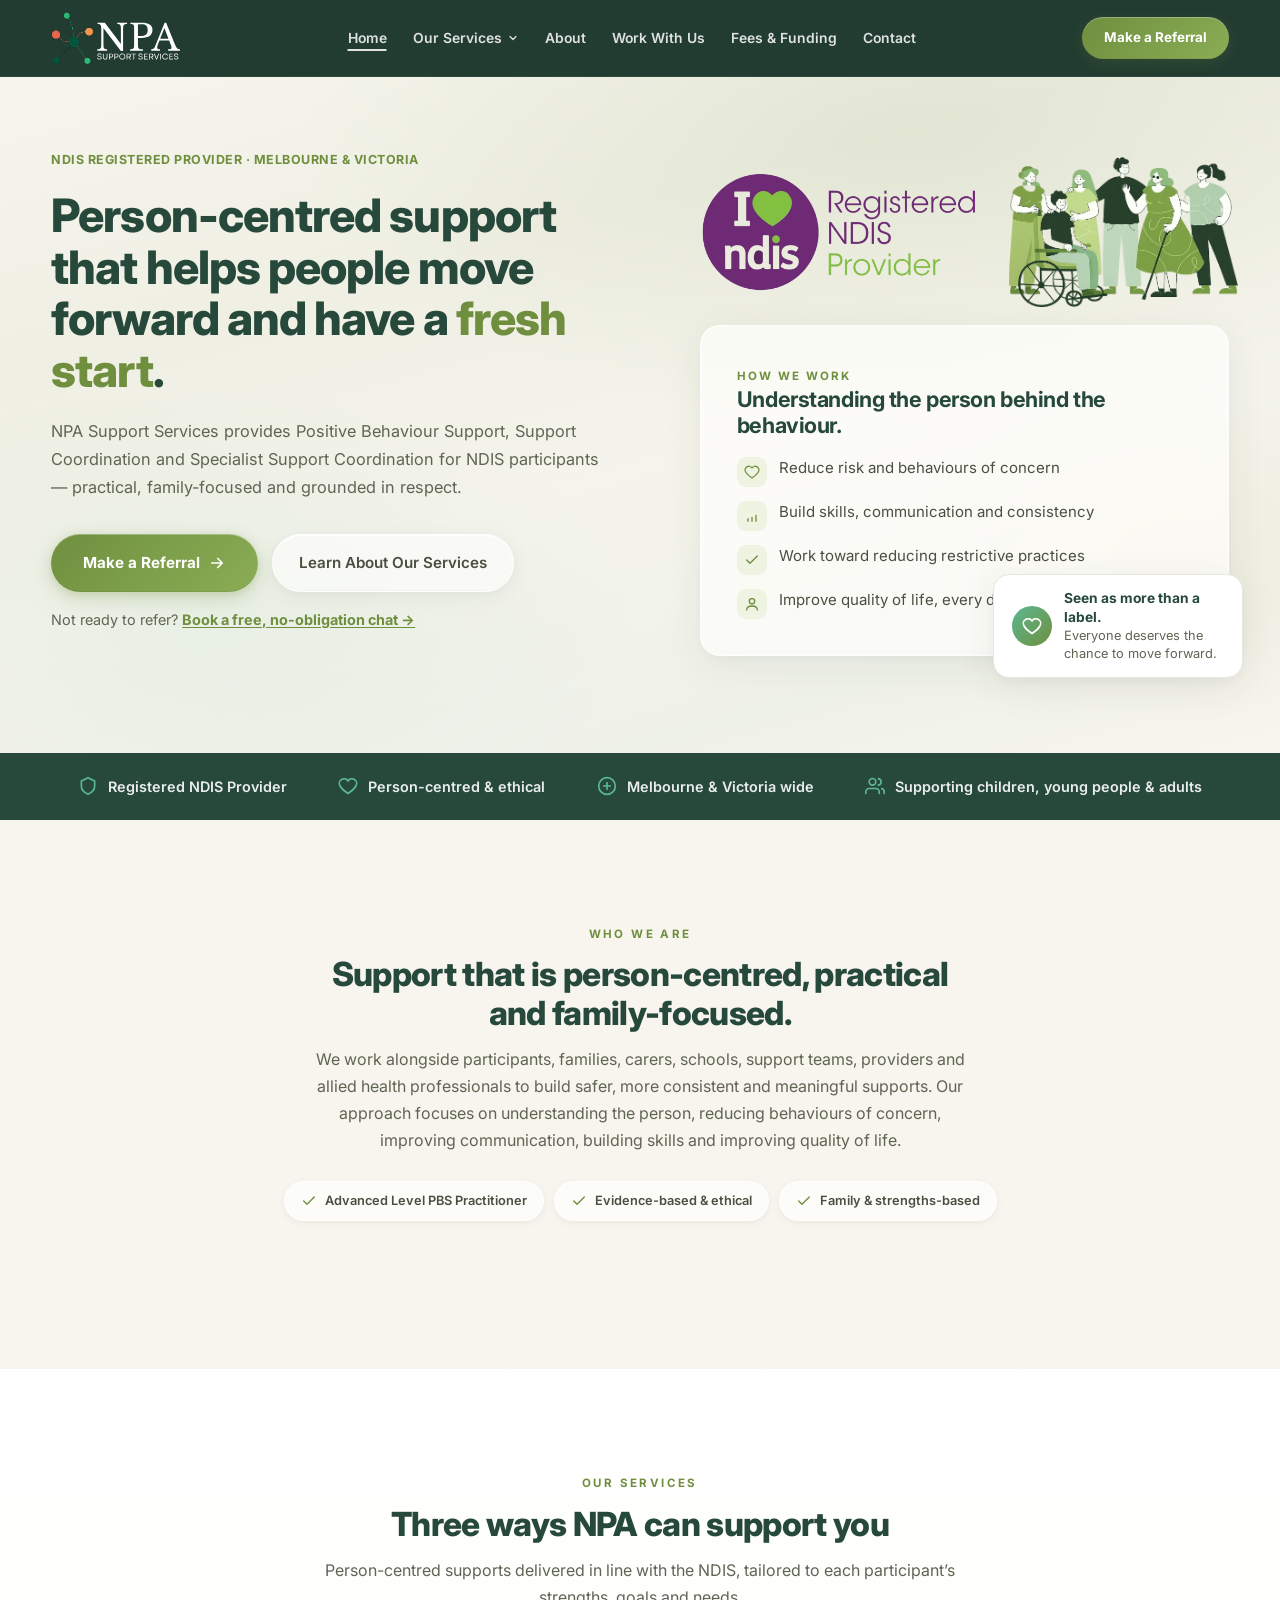
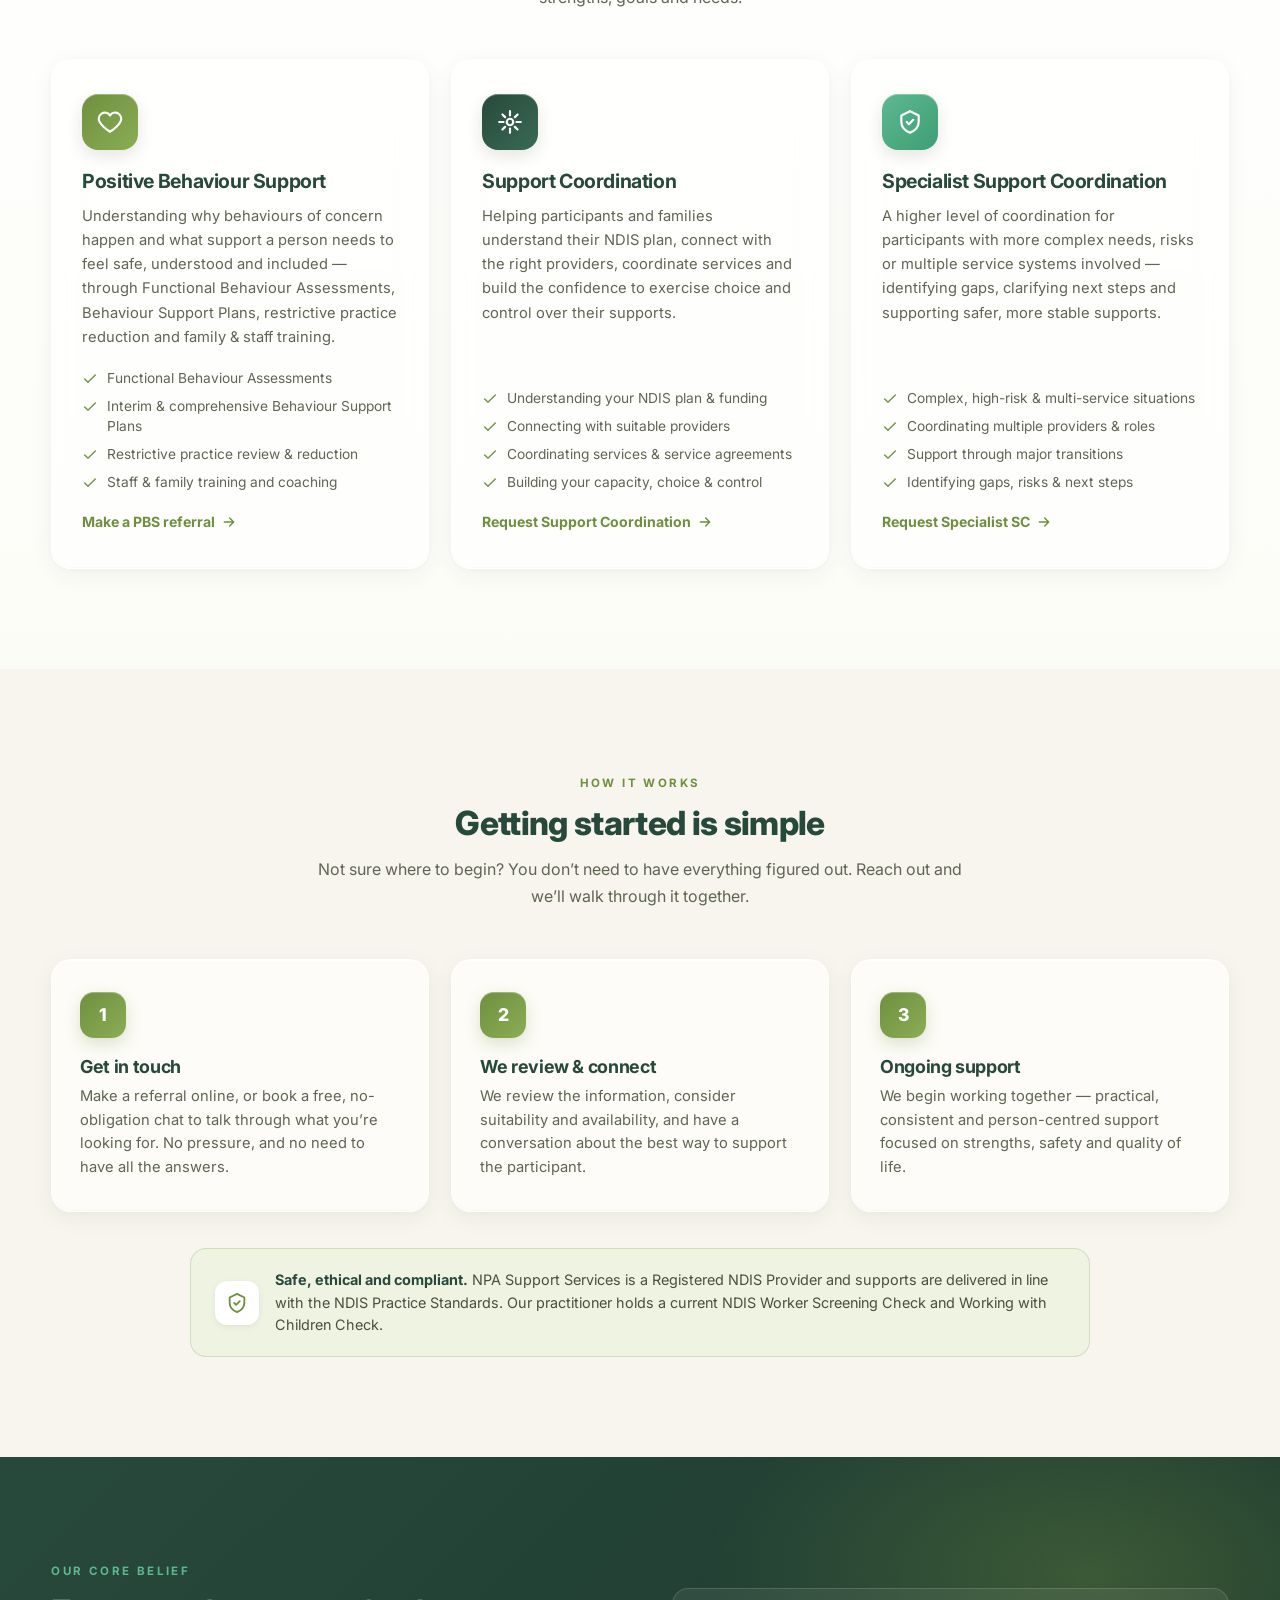
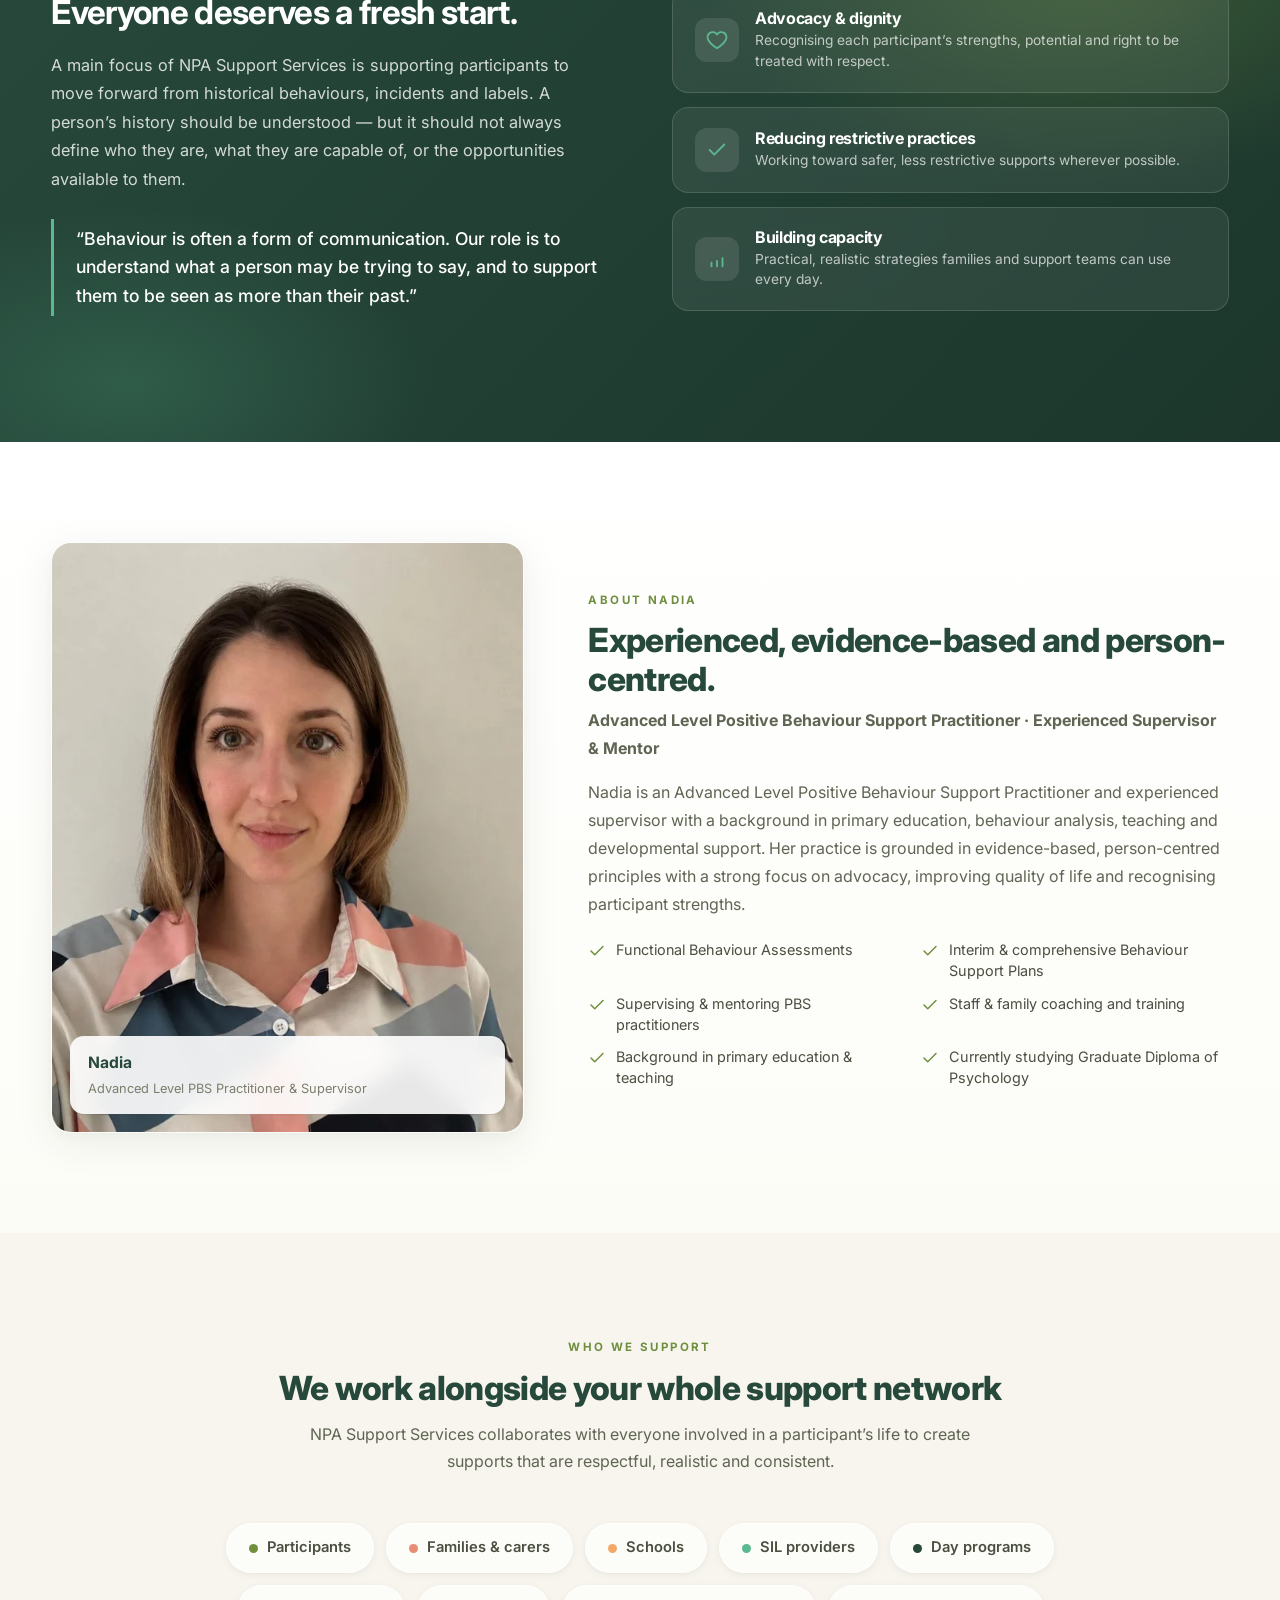
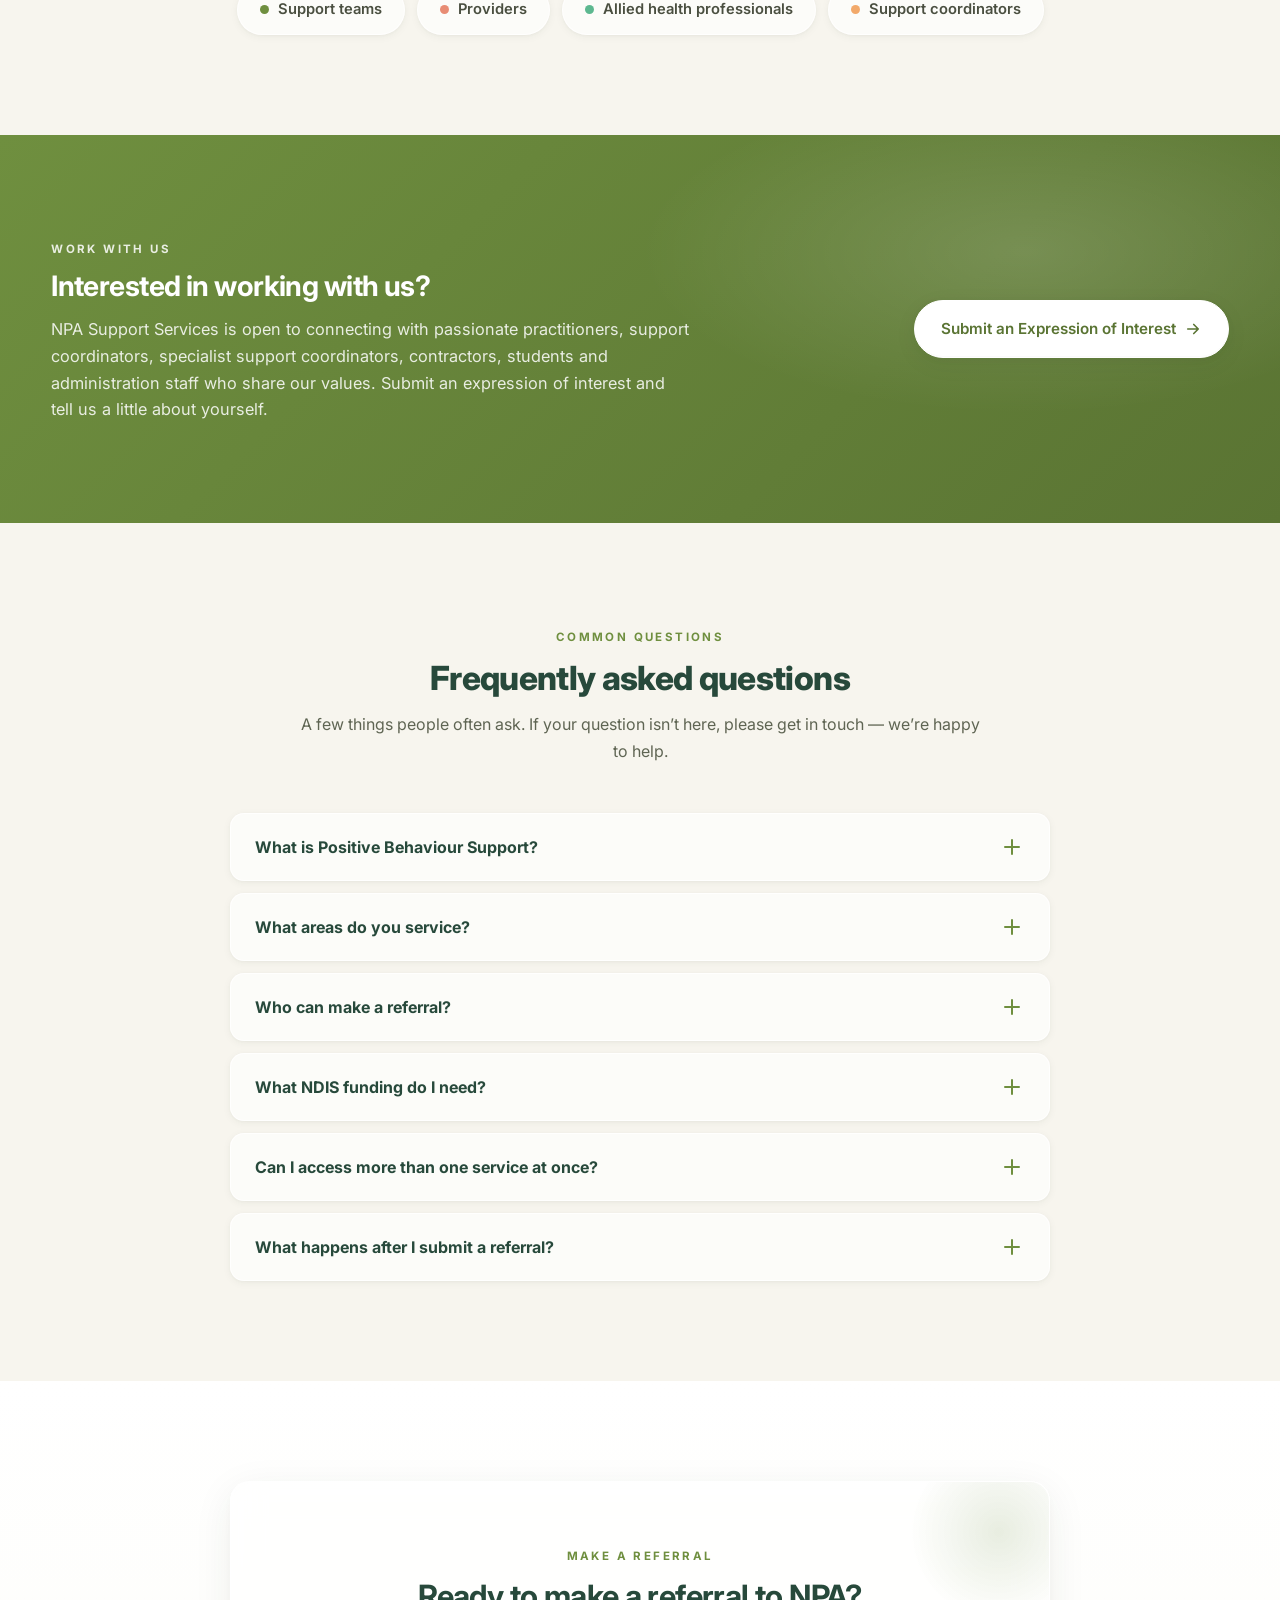
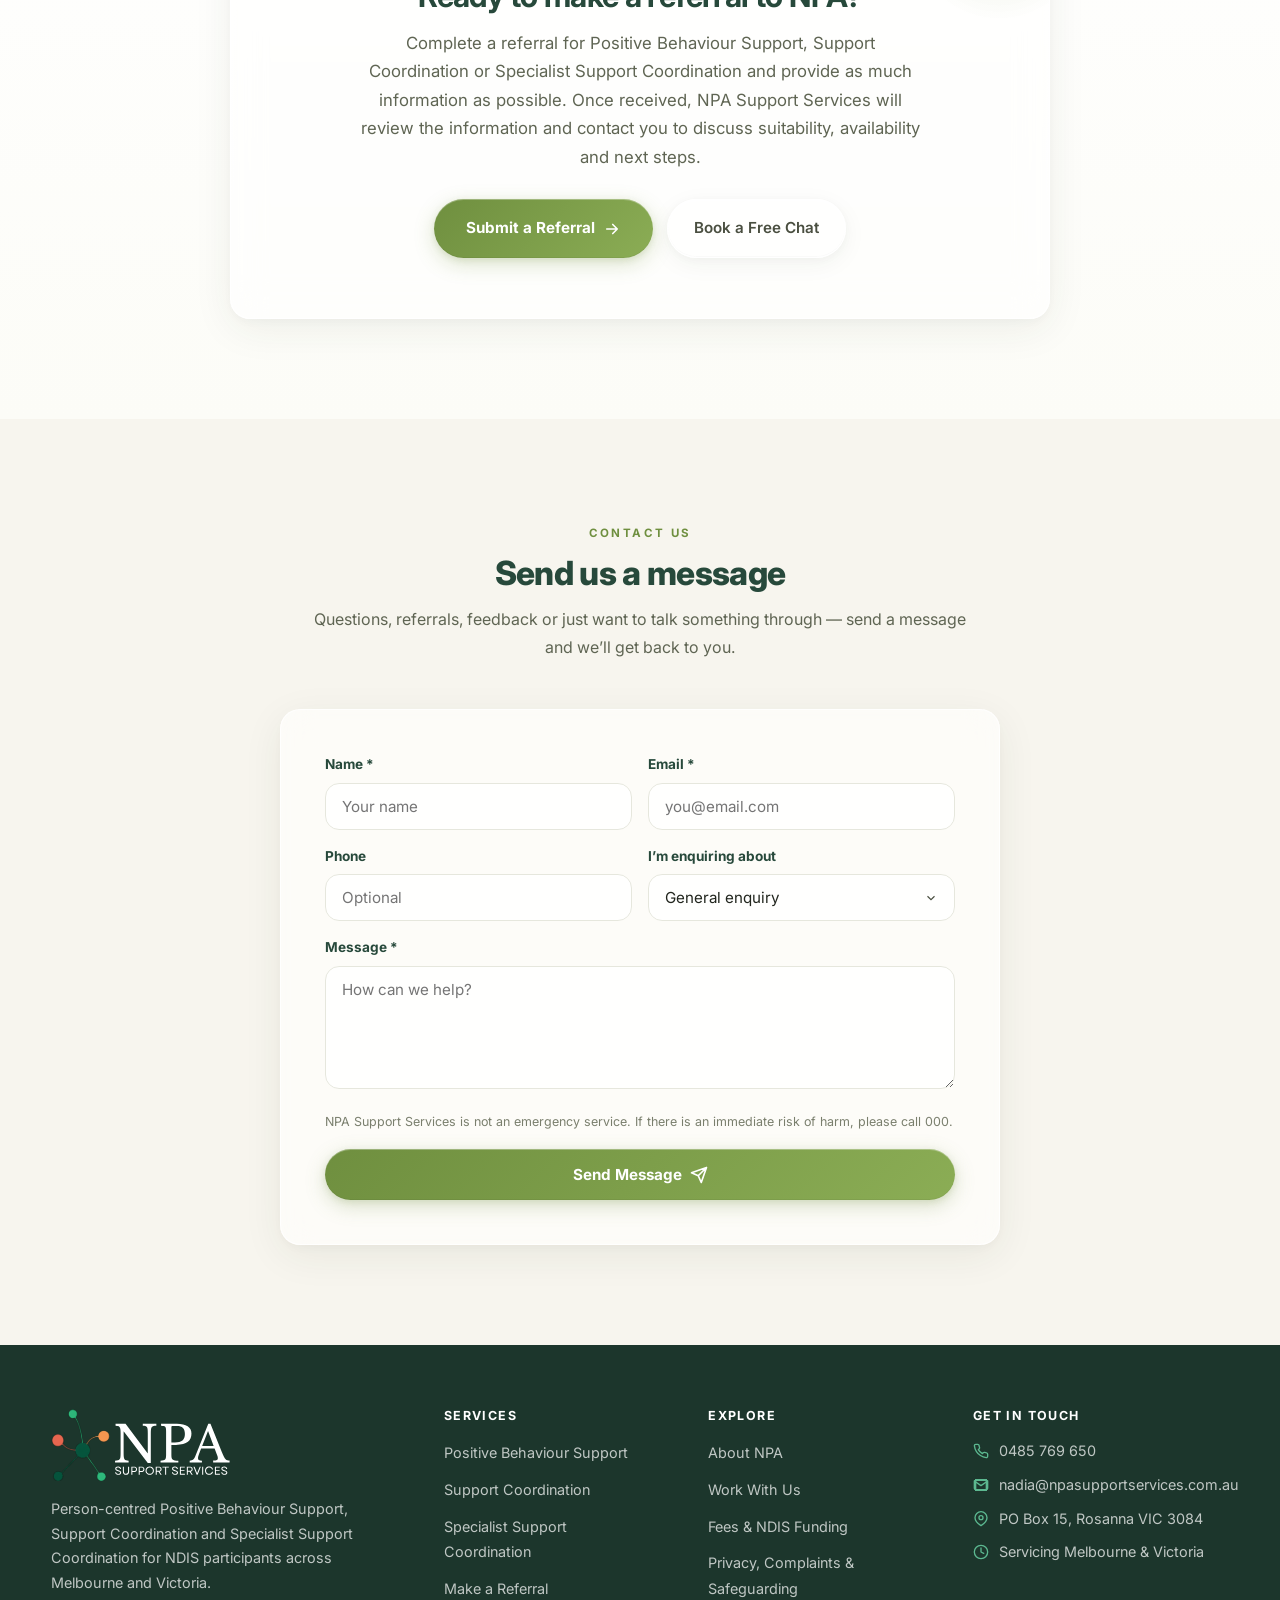
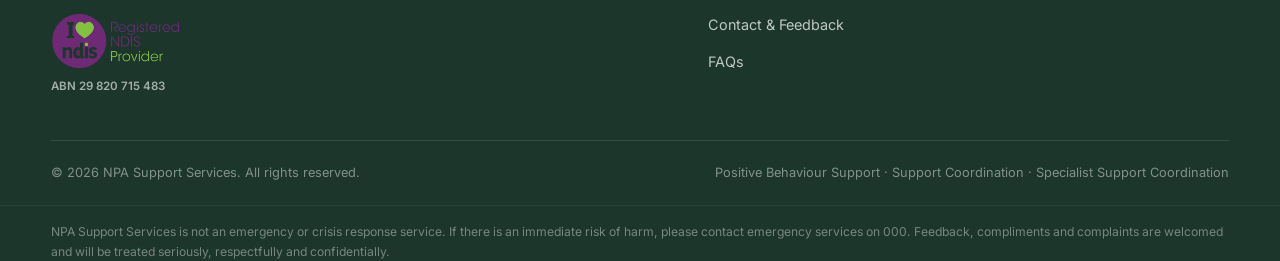
==== index.html @ 90cdf5a2 "Home service cards deep-link to the correct referral form tab Co-Authored-By: Claude Fable 5 <norepl" ====
<!DOCTYPE html>
<html lang="en-AU">
<head>
<meta charset="UTF-8">
<meta name="viewport" content="width=device-width, initial-scale=1.0">
<title>NPA Support Services | Positive Behaviour Support & Support Coordination — Melbourne & Victoria</title>
<meta name="description" content="NPA Support Services provides person-centred Positive Behaviour Support, Support Coordination and Specialist Support Coordination for NDIS participants across Melbourne and Victoria.">
<meta property="og:title" content="NPA Support Services | Positive Behaviour Support & Support Coordination — Melbourne & Victoria">
<meta property="og:description" content="NPA Support Services provides person-centred Positive Behaviour Support, Support Coordination and Specialist Support Coordination for NDIS participants across Melbourne and Victoria.">
<meta property="og:type" content="website">
<meta property="og:site_name" content="NPA Support Services">
<meta property="og:url" content="https://rankify-ops.github.io/npa-support-services/">
<link rel="icon" type="image/svg+xml" href="assets/logo-mark.svg">
<link rel="preconnect" href="https://fonts.googleapis.com">
<link rel="preconnect" href="https://fonts.gstatic.com" crossorigin>
<link href="https://fonts.googleapis.com/css2?family=Inter:wght@400;500;600;700;800&display=swap" rel="stylesheet">
<link rel="stylesheet" href="assets/site.css">
</head>
<body>

<!-- ============ NAV ============ -->
<nav class="nav">
  <div class="nav-in">
    <a href="index.html" class="logo" aria-label="NPA Support Services home">
      <img class="logo-img logo-light" src="images/npa-logo-white.svg" alt="NPA Support Services">
      <img class="logo-img logo-dark" src="images/npa-logo.svg" alt="NPA Support Services">
    </a>
    <ul class="nav-l">
      <li><a href="index.html">Home</a></li>
      <li class="has-sub">
        <a href="#services">Our Services <svg viewBox="0 0 24 24" fill="none" stroke="currentColor" stroke-width="2.5"><path d="M6 9l6 6 6-6" stroke-linecap="round" stroke-linejoin="round"/></svg></a>
        <ul class="sub">
          <li><a href="positive-behaviour-support.html">Positive Behaviour Support</a></li>
          <li><a href="support-coordination.html">Support Coordination</a></li>
          <li><a href="specialist-support-coordination.html">Specialist Support Coordination</a></li>
        </ul>
      </li>
      <li><a href="about.html">About</a></li>
      <li><a href="work-with-us.html">Work With Us</a></li>
      <li><a href="fees-ndis-funding.html">Fees &amp; Funding</a></li>
      <li><a href="contact.html">Contact</a></li>
    </ul>
    <div class="nav-r">
      <a href="referrals.html" class="nav-cta">Make a Referral</a>
      <button class="mob-tog" aria-label="Open menu"><span class="mob-bars"><span></span><span></span><span></span></span><span class="mob-lbl">Menu</span></button>
    </div>
  </div>
</nav>

<!-- ============ MOBILE DRAWER ============ -->
<div class="mdrawer">
  <ul class="mdrawer-list">
    <li><a href="index.html">Home</a></li>
    <li class="mdrawer-label">Our Services</li>
    <li><a class="md-sub" href="positive-behaviour-support.html">Positive Behaviour Support</a></li>
    <li><a class="md-sub" href="support-coordination.html">Support Coordination</a></li>
    <li><a class="md-sub" href="specialist-support-coordination.html">Specialist Support Coordination</a></li>
    <li><a href="about.html">About</a></li>
    <li><a href="referrals.html">Referrals</a></li>
    <li><a href="work-with-us.html">Work With Us</a></li>
    <li><a href="fees-ndis-funding.html">Fees &amp; NDIS Funding</a></li>
    <li><a href="contact.html">Contact</a></li>
  </ul>
  <div class="mdrawer-cta">
    <a href="contact.html" class="mc-call">Contact Us</a>
    <a href="referrals.html" class="mc-quote">Make a Referral</a>
  </div>
</div>

<!-- ============ HERO ============ -->
<header class="hero">
  <div class="ctr">
    <div class="hero-split">
      <div class="hero-copy">
        <span class="hero-trust">NDIS Registered Provider · Melbourne &amp; Victoria</span>
        <h1>Person-centred support that helps people move forward and have a <span class="accent">fresh start</span>.</h1>
        <p class="hero-sub">NPA Support Services provides Positive Behaviour Support, Support Coordination and Specialist Support Coordination for NDIS participants — practical, family-focused and grounded in respect.</p>
        <div class="hero-btns">
          <a href="referrals.html" class="btn-p">Make a Referral
            <svg viewBox="0 0 24 24" fill="none" stroke="currentColor" stroke-width="2.2" width="18" height="18"><path d="M5 12h14M13 6l6 6-6 6" stroke-linecap="round" stroke-linejoin="round"/></svg>
          </a>
          <a href="#services" class="btn-s">Learn About Our Services</a>
        </div>
        <p class="hero-orchat">Not ready to refer? <a href="mailto:nadia@npasupportservices.com.au?subject=Free%20initial%20chat">Book a free, no-obligation chat →</a></p>
      </div>

      <div class="hero-visual">
        <div class="hero-ndis">
          <img src="images/ndis-registered-provider.webp" alt="Registered NDIS Provider">
          <img class="hero-illust" src="images/community-illustration.webp" alt="">
        </div>
        <div class="hero-card">
          <span class="hero-card-eyebrow">How we work</span>
          <h3>Understanding the person behind the behaviour.</h3>
          <ul class="hero-values">
            <li><span class="hv-ico"><svg viewBox="0 0 24 24" fill="none" stroke="currentColor" stroke-width="2"><path d="M12 21s-7-4.5-9.5-9A5 5 0 0 1 12 6a5 5 0 0 1 9.5 6c-2.5 4.5-9.5 9-9.5 9z" stroke-linecap="round" stroke-linejoin="round"/></svg></span> Reduce risk and behaviours of concern</li>
            <li><span class="hv-ico"><svg viewBox="0 0 24 24" fill="none" stroke="currentColor" stroke-width="2"><path d="M12 20v-6M6 20v-4M18 20v-9" stroke-linecap="round"/></svg></span> Build skills, communication and consistency</li>
            <li><span class="hv-ico"><svg viewBox="0 0 24 24" fill="none" stroke="currentColor" stroke-width="2"><path d="M20 6 9 17l-5-5" stroke-linecap="round" stroke-linejoin="round"/></svg></span> Work toward reducing restrictive practices</li>
            <li><span class="hv-ico"><svg viewBox="0 0 24 24" fill="none" stroke="currentColor" stroke-width="2"><circle cx="12" cy="8" r="4"/><path d="M4 21c0-4 4-6 8-6s8 2 8 6" stroke-linecap="round"/></svg></span> Improve quality of life, every day</li>
          </ul>
        </div>
        <div class="hero-float">
          <span class="hf-dot"><svg viewBox="0 0 24 24" fill="none" stroke="currentColor" stroke-width="2"><path d="M12 21s-7-4.5-9.5-9A5 5 0 0 1 12 6a5 5 0 0 1 9.5 6c-2.5 4.5-9.5 9-9.5 9z" stroke-linecap="round" stroke-linejoin="round"/></svg></span>
          <p><strong>Seen as more than a label.</strong>Everyone deserves the chance to move forward.</p>
        </div>
      </div>
    </div>
  </div>
</header>

<!-- ============ TRUST STRIP ============ -->
<div class="trust-strip">
  <div class="ctr">
    <span class="trust-item"><svg viewBox="0 0 24 24" fill="none" stroke="currentColor" stroke-width="2"><path d="M12 2 4 6v6c0 5 3.5 8 8 10 4.5-2 8-5 8-10V6z" stroke-linecap="round" stroke-linejoin="round"/></svg> Registered NDIS Provider</span>
    <span class="trust-item"><svg viewBox="0 0 24 24" fill="none" stroke="currentColor" stroke-width="2"><path d="M12 21s-7-4.5-9.5-9A5 5 0 0 1 12 6a5 5 0 0 1 9.5 6c-2.5 4.5-9.5 9-9.5 9z" stroke-linecap="round" stroke-linejoin="round"/></svg> Person-centred &amp; ethical</span>
    <span class="trust-item"><svg viewBox="0 0 24 24" fill="none" stroke="currentColor" stroke-width="2"><circle cx="12" cy="12" r="10"/><path d="M8 12h8M12 8v8" stroke-linecap="round"/></svg> Melbourne &amp; Victoria wide</span>
    <span class="trust-item"><svg viewBox="0 0 24 24" fill="none" stroke="currentColor" stroke-width="2"><path d="M17 21v-2a4 4 0 0 0-4-4H5a4 4 0 0 0-4 4v2M9 11a4 4 0 1 0 0-8 4 4 0 0 0 0 8zM23 21v-2a4 4 0 0 0-3-3.87M16 3.13A4 4 0 0 1 16 11" stroke-linecap="round" stroke-linejoin="round"/></svg> Supporting children, young people &amp; adults</span>
  </div>
</div>

<!-- ============ INTRO ============ -->
<section class="sec sec-cream">
  <div class="ctr sec-c fade">
    <span class="sec-tag">Who we are</span>
    <h2 class="sec-t">Support that is person-centred, practical and family-focused.</h2>
    <p class="sec-sub">We work alongside participants, families, carers, schools, support teams, providers and allied health professionals to build safer, more consistent and meaningful supports. Our approach focuses on understanding the person, reducing behaviours of concern, improving communication, building skills and improving quality of life.</p>
    <div class="hero-badges">
      <span class="hero-badge"><svg viewBox="0 0 24 24" fill="none" stroke="currentColor" stroke-width="2"><path d="M20 6 9 17l-5-5" stroke-linecap="round" stroke-linejoin="round"/></svg> Advanced Level PBS Practitioner</span>
      <span class="hero-badge"><svg viewBox="0 0 24 24" fill="none" stroke="currentColor" stroke-width="2"><path d="M20 6 9 17l-5-5" stroke-linecap="round" stroke-linejoin="round"/></svg> Evidence-based &amp; ethical</span>
      <span class="hero-badge"><svg viewBox="0 0 24 24" fill="none" stroke="currentColor" stroke-width="2"><path d="M20 6 9 17l-5-5" stroke-linecap="round" stroke-linejoin="round"/></svg> Family &amp; strengths-based</span>
    </div>
  </div>
</section>

<!-- ============ SERVICES ============ -->
<section class="sec sec-white" id="services">
  <div class="ctr">
    <div class="sec-c fade">
      <span class="sec-tag">Our services</span>
      <h2 class="sec-t">Three ways NPA can support you</h2>
      <p class="sec-sub">Person-centred supports delivered in line with the NDIS, tailored to each participant’s strengths, goals and needs.</p>
    </div>
    <div class="svc-grid">
      <article class="svc-card fade">
        <div class="svc-ico i1"><svg viewBox="0 0 24 24" fill="none" stroke="currentColor" stroke-width="2"><path d="M12 21s-7-4.5-9.5-9A5 5 0 0 1 12 6a5 5 0 0 1 9.5 6c-2.5 4.5-9.5 9-9.5 9z" stroke-linecap="round" stroke-linejoin="round"/></svg></div>
        <h3>Positive Behaviour Support</h3>
        <p>Understanding why behaviours of concern happen and what support a person needs to feel safe, understood and included — through Functional Behaviour Assessments, Behaviour Support Plans, restrictive practice reduction and family &amp; staff training.</p>
        <ul class="svc-feats">
          <li><svg viewBox="0 0 24 24" fill="none" stroke="currentColor" stroke-width="2"><path d="M20 6 9 17l-5-5" stroke-linecap="round" stroke-linejoin="round"/></svg> Functional Behaviour Assessments</li>
          <li><svg viewBox="0 0 24 24" fill="none" stroke="currentColor" stroke-width="2"><path d="M20 6 9 17l-5-5" stroke-linecap="round" stroke-linejoin="round"/></svg> Interim &amp; comprehensive Behaviour Support Plans</li>
          <li><svg viewBox="0 0 24 24" fill="none" stroke="currentColor" stroke-width="2"><path d="M20 6 9 17l-5-5" stroke-linecap="round" stroke-linejoin="round"/></svg> Restrictive practice review &amp; reduction</li>
          <li><svg viewBox="0 0 24 24" fill="none" stroke="currentColor" stroke-width="2"><path d="M20 6 9 17l-5-5" stroke-linecap="round" stroke-linejoin="round"/></svg> Staff &amp; family training and coaching</li>
        </ul>
        <a href="referrals.html" class="svc-link">Make a PBS referral <svg viewBox="0 0 24 24" fill="none" stroke="currentColor" stroke-width="2.2"><path d="M5 12h14M13 6l6 6-6 6" stroke-linecap="round" stroke-linejoin="round"/></svg></a>
      </article>
      <article class="svc-card fade">
        <div class="svc-ico i2"><svg viewBox="0 0 24 24" fill="none" stroke="currentColor" stroke-width="2"><circle cx="12" cy="12" r="3"/><path d="M12 2v4M12 18v4M2 12h4M18 12h4M5 5l2.5 2.5M16.5 16.5 19 19M19 5l-2.5 2.5M7.5 16.5 5 19" stroke-linecap="round"/></svg></div>
        <h3>Support Coordination</h3>
        <p>Helping participants and families understand their NDIS plan, connect with the right providers, coordinate services and build the confidence to exercise choice and control over their supports.</p>
        <ul class="svc-feats">
          <li><svg viewBox="0 0 24 24" fill="none" stroke="currentColor" stroke-width="2"><path d="M20 6 9 17l-5-5" stroke-linecap="round" stroke-linejoin="round"/></svg> Understanding your NDIS plan &amp; funding</li>
          <li><svg viewBox="0 0 24 24" fill="none" stroke="currentColor" stroke-width="2"><path d="M20 6 9 17l-5-5" stroke-linecap="round" stroke-linejoin="round"/></svg> Connecting with suitable providers</li>
          <li><svg viewBox="0 0 24 24" fill="none" stroke="currentColor" stroke-width="2"><path d="M20 6 9 17l-5-5" stroke-linecap="round" stroke-linejoin="round"/></svg> Coordinating services &amp; service agreements</li>
          <li><svg viewBox="0 0 24 24" fill="none" stroke="currentColor" stroke-width="2"><path d="M20 6 9 17l-5-5" stroke-linecap="round" stroke-linejoin="round"/></svg> Building your capacity, choice &amp; control</li>
        </ul>
        <a href="referrals.html?form=sc" class="svc-link">Request Support Coordination <svg viewBox="0 0 24 24" fill="none" stroke="currentColor" stroke-width="2.2"><path d="M5 12h14M13 6l6 6-6 6" stroke-linecap="round" stroke-linejoin="round"/></svg></a>
      </article>
      <article class="svc-card fade">
        <div class="svc-ico i3"><svg viewBox="0 0 24 24" fill="none" stroke="currentColor" stroke-width="2"><path d="M12 2 4 6v6c0 5 3.5 8 8 10 4.5-2 8-5 8-10V6z" stroke-linecap="round" stroke-linejoin="round"/><path d="M9 12l2 2 4-4" stroke-linecap="round" stroke-linejoin="round"/></svg></div>
        <h3>Specialist Support Coordination</h3>
        <p>A higher level of coordination for participants with more complex needs, risks or multiple service systems involved — identifying gaps, clarifying next steps and supporting safer, more stable supports.</p>
        <ul class="svc-feats">
          <li><svg viewBox="0 0 24 24" fill="none" stroke="currentColor" stroke-width="2"><path d="M20 6 9 17l-5-5" stroke-linecap="round" stroke-linejoin="round"/></svg> Complex, high-risk &amp; multi-service situations</li>
          <li><svg viewBox="0 0 24 24" fill="none" stroke="currentColor" stroke-width="2"><path d="M20 6 9 17l-5-5" stroke-linecap="round" stroke-linejoin="round"/></svg> Coordinating multiple providers &amp; roles</li>
          <li><svg viewBox="0 0 24 24" fill="none" stroke="currentColor" stroke-width="2"><path d="M20 6 9 17l-5-5" stroke-linecap="round" stroke-linejoin="round"/></svg> Support through major transitions</li>
          <li><svg viewBox="0 0 24 24" fill="none" stroke="currentColor" stroke-width="2"><path d="M20 6 9 17l-5-5" stroke-linecap="round" stroke-linejoin="round"/></svg> Identifying gaps, risks &amp; next steps</li>
        </ul>
        <a href="referrals.html?form=ssc" class="svc-link">Request Specialist SC <svg viewBox="0 0 24 24" fill="none" stroke="currentColor" stroke-width="2.2"><path d="M5 12h14M13 6l6 6-6 6" stroke-linecap="round" stroke-linejoin="round"/></svg></a>
      </article>
    </div>
  </div>
</section>

<!-- ============ HOW IT WORKS ============ -->
<section class="sec sec-cream" id="how">
  <div class="ctr">
    <div class="sec-c fade">
      <span class="sec-tag">How it works</span>
      <h2 class="sec-t">Getting started is simple</h2>
      <p class="sec-sub">Not sure where to begin? You don’t need to have everything figured out. Reach out and we’ll walk through it together.</p>
    </div>
    <div class="steps">
      <div class="step fade">
        <div class="step-num">1</div>
        <h3>Get in touch</h3>
        <p>Make a referral online, or book a free, no-obligation chat to talk through what you’re looking for. No pressure, and no need to have all the answers.</p>
      </div>
      <div class="step fade">
        <div class="step-num">2</div>
        <h3>We review &amp; connect</h3>
        <p>We review the information, consider suitability and availability, and have a conversation about the best way to support the participant.</p>
      </div>
      <div class="step fade">
        <div class="step-num">3</div>
        <h3>Ongoing support</h3>
        <p>We begin working together — practical, consistent and person-centred support focused on strengths, safety and quality of life.</p>
      </div>
    </div>
    <div class="safety-note fade">
      <span class="sn-ico"><svg viewBox="0 0 24 24" fill="none" stroke="currentColor" stroke-width="2"><path d="M12 2 4 6v6c0 5 3.5 8 8 10 4.5-2 8-5 8-10V6z" stroke-linecap="round" stroke-linejoin="round"/><path d="M9 12l2 2 4-4" stroke-linecap="round" stroke-linejoin="round"/></svg></span>
      <p><strong>Safe, ethical and compliant.</strong> NPA Support Services is a Registered NDIS Provider and supports are delivered in line with the NDIS Practice Standards. Our practitioner holds a current NDIS Worker Screening Check and Working with Children Check.</p>
    </div>
  </div>
</section>

<!-- ============ FRESH START ============ -->
<section class="sec fresh">
  <div class="ctr">
    <div class="fresh-grid">
      <div class="fade">
        <span class="sec-tag">Our core belief</span>
        <h2>Everyone deserves a fresh start.</h2>
        <p>A main focus of NPA Support Services is supporting participants to move forward from historical behaviours, incidents and labels. A person’s history should be understood — but it should not always define who they are, what they are capable of, or the opportunities available to them.</p>
        <blockquote class="fresh-quote">“Behaviour is often a form of communication. Our role is to understand what a person may be trying to say, and to support them to be seen as more than their past.”</blockquote>
      </div>
      <div class="fresh-pills fade">
        <div class="fresh-pill">
          <span class="fp-ico"><svg viewBox="0 0 24 24" fill="none" stroke="currentColor" stroke-width="2"><path d="M12 21s-7-4.5-9.5-9A5 5 0 0 1 12 6a5 5 0 0 1 9.5 6c-2.5 4.5-9.5 9-9.5 9z" stroke-linecap="round" stroke-linejoin="round"/></svg></span>
          <div><h4>Advocacy &amp; dignity</h4><p>Recognising each participant’s strengths, potential and right to be treated with respect.</p></div>
        </div>
        <div class="fresh-pill">
          <span class="fp-ico"><svg viewBox="0 0 24 24" fill="none" stroke="currentColor" stroke-width="2"><path d="M20 6 9 17l-5-5" stroke-linecap="round" stroke-linejoin="round"/></svg></span>
          <div><h4>Reducing restrictive practices</h4><p>Working toward safer, less restrictive supports wherever possible.</p></div>
        </div>
        <div class="fresh-pill">
          <span class="fp-ico"><svg viewBox="0 0 24 24" fill="none" stroke="currentColor" stroke-width="2"><path d="M12 20v-6M6 20v-4M18 20v-9" stroke-linecap="round"/></svg></span>
          <div><h4>Building capacity</h4><p>Practical, realistic strategies families and support teams can use every day.</p></div>
        </div>
      </div>
    </div>
  </div>
</section>

<!-- ============ ABOUT NADIA ============ -->
<section class="sec sec-white" id="about">
  <div class="ctr">
    <div class="about-grid">
      <div class="about-photo fade">
        <div class="about-photo-inner">
          <img src="images/nadia.webp" alt="Nadia — Advanced Level Positive Behaviour Support Practitioner">
          <div class="about-photo-tag">
            <strong>Nadia</strong>
            <span>Advanced Level PBS Practitioner &amp; Supervisor</span>
          </div>
        </div>
      </div>
      <div class="about-body fade">
        <span class="sec-tag">About Nadia</span>
        <h2 class="sec-t">Experienced, evidence-based and person-centred.</h2>
        <p class="about-role">Advanced Level Positive Behaviour Support Practitioner · Experienced Supervisor &amp; Mentor</p>
        <p>Nadia is an Advanced Level Positive Behaviour Support Practitioner and experienced supervisor with a background in primary education, behaviour analysis, teaching and developmental support. Her practice is grounded in evidence-based, person-centred principles with a strong focus on advocacy, improving quality of life and recognising participant strengths.</p>
        <ul class="about-creds">
          <li><svg viewBox="0 0 24 24" fill="none" stroke="currentColor" stroke-width="2"><path d="M20 6 9 17l-5-5" stroke-linecap="round" stroke-linejoin="round"/></svg> Functional Behaviour Assessments</li>
          <li><svg viewBox="0 0 24 24" fill="none" stroke="currentColor" stroke-width="2"><path d="M20 6 9 17l-5-5" stroke-linecap="round" stroke-linejoin="round"/></svg> Interim &amp; comprehensive Behaviour Support Plans</li>
          <li><svg viewBox="0 0 24 24" fill="none" stroke="currentColor" stroke-width="2"><path d="M20 6 9 17l-5-5" stroke-linecap="round" stroke-linejoin="round"/></svg> Supervising &amp; mentoring PBS practitioners</li>
          <li><svg viewBox="0 0 24 24" fill="none" stroke="currentColor" stroke-width="2"><path d="M20 6 9 17l-5-5" stroke-linecap="round" stroke-linejoin="round"/></svg> Staff &amp; family coaching and training</li>
          <li><svg viewBox="0 0 24 24" fill="none" stroke="currentColor" stroke-width="2"><path d="M20 6 9 17l-5-5" stroke-linecap="round" stroke-linejoin="round"/></svg> Background in primary education &amp; teaching</li>
          <li><svg viewBox="0 0 24 24" fill="none" stroke="currentColor" stroke-width="2"><path d="M20 6 9 17l-5-5" stroke-linecap="round" stroke-linejoin="round"/></svg> Currently studying Graduate Diploma of Psychology</li>
        </ul>
      </div>
    </div>
  </div>
</section>

<!-- ============ WHO WE SUPPORT ============ -->
<section class="sec sec-cream" id="who">
  <div class="ctr">
    <div class="sec-c fade">
      <span class="sec-tag">Who we support</span>
      <h2 class="sec-t">We work alongside your whole support network</h2>
      <p class="sec-sub">NPA Support Services collaborates with everyone involved in a participant’s life to create supports that are respectful, realistic and consistent.</p>
    </div>
    <div class="who-pills fade">
      <span class="who-pill"><span class="wp-dot" style="background:#6f8f3f"></span> Participants</span>
      <span class="who-pill"><span class="wp-dot" style="background:#e88c74"></span> Families &amp; carers</span>
      <span class="who-pill"><span class="wp-dot" style="background:#f2a96a"></span> Schools</span>
      <span class="who-pill"><span class="wp-dot" style="background:#5cb890"></span> SIL providers</span>
      <span class="who-pill"><span class="wp-dot" style="background:#27493b"></span> Day programs</span>
      <span class="who-pill"><span class="wp-dot" style="background:#6f8f3f"></span> Support teams</span>
      <span class="who-pill"><span class="wp-dot" style="background:#e88c74"></span> Providers</span>
      <span class="who-pill"><span class="wp-dot" style="background:#5cb890"></span> Allied health professionals</span>
      <span class="who-pill"><span class="wp-dot" style="background:#f2a96a"></span> Support coordinators</span>
    </div>
  </div>
</section>

<!-- ============ WORK WITH US / EOI ============ -->
<section class="sec eoi" id="work-with-us">
  <div class="ctr">
    <div class="eoi-copy fade">
      <span class="sec-tag">Work with us</span>
      <h2>Interested in working with us?</h2>
      <p>NPA Support Services is open to connecting with passionate practitioners, support coordinators, specialist support coordinators, contractors, students and administration staff who share our values. Submit an expression of interest and tell us a little about yourself.</p>
    </div>
    <a href="#contact" class="btn-s fade">Submit an Expression of Interest
      <svg viewBox="0 0 24 24" fill="none" stroke="currentColor" stroke-width="2.2"><path d="M5 12h14M13 6l6 6-6 6" stroke-linecap="round" stroke-linejoin="round"/></svg>
    </a>
  </div>
</section>

<!-- ============ FAQ ============ -->
<section class="sec sec-cream" id="faq">
  <div class="ctr">
    <div class="sec-c fade">
      <span class="sec-tag">Common questions</span>
      <h2 class="sec-t">Frequently asked questions</h2>
      <p class="sec-sub">A few things people often ask. If your question isn’t here, please get in touch — we’re happy to help.</p>
    </div>
    <div class="faq-list fade">
      <details class="faq-item">
        <summary>What is Positive Behaviour Support? <span class="faq-plus"></span></summary>
        <div class="faq-a">Positive Behaviour Support (PBS) helps us understand why behaviours of concern are happening and what support a person needs to feel safe, understood and included. Behaviour is often a form of communication — our role is to identify what a person may be trying to communicate, what is causing distress, and what practical supports can reduce risk and improve quality of life.</div>
      </details>
      <details class="faq-item">
        <summary>What areas do you service? <span class="faq-plus"></span></summary>
        <div class="faq-a">NPA Support Services works with NDIS participants across Melbourne and surrounding areas, and Victoria more broadly. If you’re unsure whether we can support your location, please get in touch and we’ll let you know.</div>
      </details>
      <details class="faq-item">
        <summary>Who can make a referral? <span class="faq-plus"></span></summary>
        <div class="faq-a">Anyone with the participant’s consent or authority can make a referral — including participants themselves, families, carers, support coordinators, providers, schools, SIL providers, day programs and allied health professionals. When you submit a referral you’ll be asked to confirm you have consent to share the information.</div>
      </details>
      <details class="faq-item">
        <summary>What NDIS funding do I need? <span class="faq-plus"></span></summary>
        <div class="faq-a">Positive Behaviour Support is generally funded under Improved Relationships, while Support Coordination and Specialist Support Coordination sit under the relevant Support Coordination funding in your plan. You can be self-managed, plan-managed or agency-managed. If you’re not sure what your plan includes, contact us and we can help review this with you.</div>
      </details>
      <details class="faq-item">
        <summary>Can I access more than one service at once? <span class="faq-plus"></span></summary>
        <div class="faq-a">Yes. Many participants access a combination — for example Positive Behaviour Support alongside Support Coordination. When you refer, you can select PBS, Support Coordination, Specialist Support Coordination, or a combination, and we’ll talk through what best suits your needs.</div>
      </details>
      <details class="faq-item">
        <summary>What happens after I submit a referral? <span class="faq-plus"></span></summary>
        <div class="faq-a">Once your referral is received, NPA Support Services will review the information and contact you to discuss suitability, availability and next steps. If we aren’t the right fit, we’ll do our best to point you in a helpful direction.</div>
      </details>
    </div>
  </div>
</section>

<!-- ============ REFERRAL CTA ============ -->
<section class="sec sec-white cta" id="referral">
  <div class="ctr">
    <div class="cta-card fade">
      <span class="sec-tag">Make a referral</span>
      <h2>Ready to make a referral to NPA?</h2>
      <p>Complete a referral for Positive Behaviour Support, Support Coordination or Specialist Support Coordination and provide as much information as possible. Once received, NPA Support Services will review the information and contact you to discuss suitability, availability and next steps.</p>
      <div class="cta-btns">
        <a href="referrals.html" class="btn-p">Submit a Referral
          <svg viewBox="0 0 24 24" fill="none" stroke="currentColor" stroke-width="2.2" width="18" height="18"><path d="M5 12h14M13 6l6 6-6 6" stroke-linecap="round" stroke-linejoin="round"/></svg>
        </a>
        <a href="mailto:nadia@npasupportservices.com.au?subject=Free%20initial%20chat" class="btn-s">Book a Free Chat</a>
      </div>
    </div>
  </div>
</section>

<!-- ============ CONTACT FORM ============ -->
<section class="sec sec-cream" id="contact">
  <div class="ctr">
    <div class="sec-c fade">
      <span class="sec-tag">Contact us</span>
      <h2 class="sec-t">Send us a message</h2>
      <p class="sec-sub">Questions, referrals, feedback or just want to talk something through — send a message and we’ll get back to you.</p>
    </div>
    <form class="contact-form fade" id="contactForm" data-w3form data-success="Thanks — your message has been sent. We’ll be in touch soon." novalidate>
      <input type="hidden" name="access_key" value="cd192ee0-db9c-4279-b686-ec1e98804daf">
      <input type="hidden" name="subject" value="New enquiry — NPA Support Services website">
      <input type="hidden" name="from_name" value="NPA Support Services Website">
      <input type="checkbox" name="botcheck" class="hp-field" tabindex="-1" autocomplete="off">
      <div class="cf-row">
        <div class="cf-field">
          <label for="cf-name">Name *</label>
          <input type="text" id="cf-name" name="name" required autocomplete="name" placeholder="Your name">
        </div>
        <div class="cf-field">
          <label for="cf-email">Email *</label>
          <input type="email" id="cf-email" name="email" required autocomplete="email" placeholder="you@email.com">
        </div>
      </div>
      <div class="cf-row">
        <div class="cf-field">
          <label for="cf-phone">Phone</label>
          <input type="tel" id="cf-phone" name="phone" autocomplete="tel" placeholder="Optional">
        </div>
        <div class="cf-field">
          <label for="cf-topic">I’m enquiring about</label>
          <select id="cf-topic" name="enquiry_type">
            <option>General enquiry</option>
            <option>Positive Behaviour Support</option>
            <option>Support Coordination</option>
            <option>Specialist Support Coordination</option>
            <option>Making a referral</option>
            <option>Working with NPA</option>
            <option>Feedback, compliment or complaint</option>
          </select>
        </div>
      </div>
      <div class="cf-field">
        <label for="cf-msg">Message *</label>
        <textarea id="cf-msg" name="message" rows="5" required placeholder="How can we help?"></textarea>
      </div>
      <p class="cf-note">NPA Support Services is not an emergency service. If there is an immediate risk of harm, please call 000.</p>
      <button type="submit" class="btn-p cf-submit">Send Message
        <svg viewBox="0 0 24 24" fill="none" stroke="currentColor" stroke-width="2.2" width="18" height="18"><path d="M22 2 11 13M22 2l-7 20-4-9-9-4z" stroke-linecap="round" stroke-linejoin="round"/></svg>
      </button>
      <div class="cf-status" id="cfStatus" role="status" aria-live="polite"></div>
    </form>
  </div>
</section>

<!-- ============ FOOTER ============ -->
<footer class="footer">
  <div class="ctr">
    <div class="footer-grid">
      <div class="footer-brand">
        <a href="index.html" class="logo">
          <img class="logo-img" src="images/npa-logo-white.svg" alt="NPA Support Services">
        </a>
        <p>Person-centred Positive Behaviour Support, Support Coordination and Specialist Support Coordination for NDIS participants across Melbourne and Victoria.</p>
        <div class="footer-ndis">
          <img class="fn-logo" src="images/ndis-registered-provider.webp" alt="Registered NDIS Provider">
          <span class="fn-reg">ABN 29 820 715 483</span>
        </div>
      </div>
      <div>
        <h5>Services</h5>
        <ul class="footer-links">
          <li><a href="positive-behaviour-support.html">Positive Behaviour Support</a></li>
          <li><a href="support-coordination.html">Support Coordination</a></li>
          <li><a href="specialist-support-coordination.html">Specialist Support Coordination</a></li>
          <li><a href="referrals.html">Make a Referral</a></li>
        </ul>
      </div>
      <div>
        <h5>Explore</h5>
        <ul class="footer-links">
          <li><a href="about.html">About NPA</a></li>
          <li><a href="work-with-us.html">Work With Us</a></li>
          <li><a href="fees-ndis-funding.html">Fees &amp; NDIS Funding</a></li>
          <li><a href="privacy-complaints-safeguarding.html">Privacy, Complaints &amp; Safeguarding</a></li>
          <li><a href="contact.html">Contact &amp; Feedback</a></li>
          <li><a href="index.html#faq">FAQs</a></li>
        </ul>
      </div>
      <div>
        <h5>Get in touch</h5>
        <ul class="footer-contact">
          <li><svg viewBox="0 0 24 24" fill="none" stroke="currentColor" stroke-width="2"><path d="M22 16.9v3a2 2 0 0 1-2.2 2 19.8 19.8 0 0 1-8.6-3.1 19.5 19.5 0 0 1-6-6A19.8 19.8 0 0 1 2.1 4.2 2 2 0 0 1 4.1 2h3a2 2 0 0 1 2 1.7c.1 1 .4 2 .7 2.9a2 2 0 0 1-.5 2.1L8 10a16 16 0 0 0 6 6l1.3-1.3a2 2 0 0 1 2.1-.5c.9.3 1.9.6 2.9.7a2 2 0 0 1 1.7 2z" stroke-linecap="round" stroke-linejoin="round"/></svg> <a href="tel:0485769650">0485 769 650</a></li>
          <li><svg viewBox="0 0 24 24" fill="none" stroke="currentColor" stroke-width="2"><path d="M4 4h16v16H4z" fill="none"/><path d="M22 6l-10 7L2 6" stroke-linecap="round" stroke-linejoin="round"/><rect x="2" y="5" width="20" height="14" rx="2"/></svg> <a href="mailto:nadia@npasupportservices.com.au">nadia@npasupportservices.com.au</a></li>
          <li><svg viewBox="0 0 24 24" fill="none" stroke="currentColor" stroke-width="2"><path d="M21 10c0 6-9 12-9 12S3 16 3 10a9 9 0 0 1 18 0z" stroke-linecap="round" stroke-linejoin="round"/><circle cx="12" cy="10" r="3"/></svg> PO Box 15, Rosanna VIC 3084</li>
          <li><svg viewBox="0 0 24 24" fill="none" stroke="currentColor" stroke-width="2"><circle cx="12" cy="12" r="10"/><path d="M12 6v6l4 2" stroke-linecap="round" stroke-linejoin="round"/></svg> Servicing Melbourne &amp; Victoria</li>
        </ul>
      </div>
    </div>
    <div class="footer-bottom">
      <span>© <span id="year">2026</span> NPA Support Services. All rights reserved.</span>
      <span>Positive Behaviour Support · Support Coordination · Specialist Support Coordination</span>
    </div>
  </div>
  <p class="footer-disclaimer">NPA Support Services is not an emergency or crisis response service. If there is an immediate risk of harm, please contact emergency services on 000. Feedback, compliments and complaints are welcomed and will be treated seriously, respectfully and confidentially.</p>
</footer>

<!-- ============ FLOATING CTA ============ -->
<div class="float-cta">
  <a href="referrals.html" class="float-btn">
    <svg viewBox="0 0 24 24" fill="none" stroke="currentColor" stroke-width="2.2"><path d="M9 11l3 3L22 4M21 12v7a2 2 0 0 1-2 2H5a2 2 0 0 1-2-2V5a2 2 0 0 1 2-2h11" stroke-linecap="round" stroke-linejoin="round"/></svg>
    Make a Referral
  </a>
</div>

<script src="assets/site.js"></script>
</body>
</html>
---- assets/site.css ----
/* ============================================================
   NPA SUPPORT SERVICES — site styles
   Design system adapted from rankify.ai (frosted glass, pill buttons)
   Palette: olive green + deep forest, warm cream, logo accent tones
   ============================================================ */
*,*::before,*::after{margin:0;padding:0;box-sizing:border-box}
:root{
  /* brand */
  --brand:#6f8f3f;        /* olive green */
  --brand-2:#8bad55;      /* lighter olive (gradient end) */
  --brand-dark:#5a7433;
  --brand-light:#eef3e2;
  --brand-glow:rgba(111,143,63,.16);
  --forest:#27493b;       /* deep forest green (nav / footer / headings) */
  --forest-2:#1c362c;
  /* logo accent tones */
  --coral:#e88c74;
  --peach:#f2a96a;
  --mint:#5cb890;
  /* neutrals — warm */
  --cream:#f7f5ee;
  --g950:#1a1c17;--g900:#22261e;--g800:#33372c;--g700:#4a4f40;--g600:#5f6553;--g500:#7a7f6d;--g400:#9ba08c;--g300:#cdd0c2;--g200:#e6e7dd;--g100:#f0f1e8;--g50:#f8f8f2;--white:#fff;
  /* shadows */
  --shadow-s:0 2px 8px rgba(40,60,30,.05),0 1px 3px rgba(40,60,30,.03);
  --shadow:0 4px 20px rgba(40,60,30,.06),0 2px 6px rgba(40,60,30,.03);
  --shadow-l:0 10px 40px rgba(40,60,30,.07),0 4px 12px rgba(40,60,30,.03);
  --neu-shadow:0 6px 24px rgba(40,60,30,.05),0 2px 8px rgba(40,60,30,.03),inset 0 1px 0 rgba(255,255,255,.8),inset 0 -1px 0 rgba(0,0,0,.02);
  --neu-shadow-hover:0 12px 40px rgba(40,60,30,.08),0 4px 12px rgba(40,60,30,.04),inset 0 1px 0 rgba(255,255,255,.9),inset 0 -1px 0 rgba(0,0,0,.02);
  --card-bg:rgba(255,255,255,.65);--card-border:rgba(255,255,255,.8);
  --r:20px;--rs:14px;--rxs:10px;
  --ctr-max:1360px;
}
html{scroll-behavior:smooth}
body{font-family:'Inter',-apple-system,BlinkMacSystemFont,'Segoe UI',sans-serif;color:var(--g800);-webkit-font-smoothing:antialiased;overflow-x:hidden;background:var(--cream);min-height:100vh;line-height:1.6}
h1,h2,h3,h4,h5{color:var(--forest);letter-spacing:-.02em;font-weight:700;line-height:1.2}
a{color:inherit;text-decoration:none}
img,svg{max-width:100%;display:block}
.ctr{max-width:var(--ctr-max);margin:0 auto;padding:0 clamp(22px,4vw,64px)}

/* fade-in */
.fade{opacity:0;transform:translateY(24px);transition:opacity .7s ease,transform .7s ease}
.fade.vis{opacity:1;transform:translateY(0)}
/* forms & embeds must never be hidden by animation */
.form-embed.fade,.contact-form.fade{opacity:1;transform:none}

/* ================ REFERRAL MODAL ================ */
.ref-modal{position:fixed;inset:0;z-index:300;display:none;align-items:center;justify-content:center;padding:20px}
.ref-modal.open{display:flex}
.ref-modal-backdrop{position:absolute;inset:0;background:rgba(28,54,44,.75);backdrop-filter:blur(8px);-webkit-backdrop-filter:blur(8px)}
.ref-modal-dialog{position:relative;width:100%;max-width:760px;height:min(88vh,900px);background:#f7f5ee;border-radius:20px;box-shadow:0 24px 80px rgba(0,0,0,.3);display:flex;flex-direction:column;overflow:hidden}
.ref-modal-head{padding:18px 60px 14px 24px;flex-shrink:0}
.ref-modal-title{font-size:1.05rem;font-weight:800;color:var(--forest);margin-bottom:12px}
.ref-modal-close{position:absolute;top:14px;right:14px;width:40px;height:40px;border-radius:50%;background:#fff;border:1px solid var(--g200);color:var(--g600);font-size:1.3rem;line-height:1;display:flex;align-items:center;justify-content:center;cursor:pointer;font-family:inherit;transition:all .2s;z-index:2}
.ref-modal-close:hover{background:var(--forest);border-color:var(--forest);color:#fff}
.ref-modal .splose-tabs{justify-content:flex-start;margin-bottom:8px}
.ref-modal .splose-tab{padding:10px 20px;font-size:.85rem}
.ref-modal .splose-note{text-align:left;margin-bottom:0}
.ref-modal-body{flex:1;position:relative;background:#fff}
.ref-modal-body iframe{position:absolute;inset:0;width:100%;height:100%;border:0}
@media(max-width:560px){
  .ref-modal{padding:0}
  .ref-modal-dialog{height:100%;max-width:none;border-radius:0}
}

/* ================ NAV (green top, glass on scroll) ================ */
.nav{position:fixed;top:0;left:0;right:0;z-index:100;padding:12px 0;transition:all .3s ease;background:rgba(28,54,44,.97);backdrop-filter:blur(20px) saturate(1.5);-webkit-backdrop-filter:blur(20px) saturate(1.5);border-bottom:1px solid rgba(255,255,255,.06)}
.nav.scrolled{background:rgba(255,255,255,.72);backdrop-filter:blur(28px) saturate(1.8);-webkit-backdrop-filter:blur(28px) saturate(1.8);border-bottom:1px solid rgba(39,73,59,.14);padding:8px 0;box-shadow:0 4px 30px rgba(40,60,30,.07)}
.nav-in{max-width:var(--ctr-max);margin:0 auto;padding:0 clamp(22px,4vw,64px);display:flex;align-items:center;justify-content:space-between;gap:16px}
.logo{display:flex;align-items:center;gap:11px}
.logo .logo-mark{width:38px;height:38px;flex-shrink:0}
.logo .logo-img{height:52px;width:auto;display:block}
.nav .logo-dark{display:none}
.nav.scrolled .logo-light{display:none}
.nav.scrolled .logo-dark{display:block}
.logo .logo-txt{display:flex;flex-direction:column;line-height:1.05}
.logo .logo-name{font-size:1.05rem;font-weight:800;letter-spacing:.02em;color:#fff}
.logo .logo-sub{font-size:.6rem;font-weight:600;letter-spacing:.14em;text-transform:uppercase;color:rgba(255,255,255,.62)}
.nav-l{display:flex;align-items:center;gap:26px;list-style:none}
.nav-l>li>a{font-size:.87rem;font-weight:600;color:rgba(255,255,255,.85);transition:color .2s;padding:8px 0;display:inline-flex;align-items:center;gap:5px}
.nav-l>li>a:hover{color:#fff}
.nav.scrolled .nav-l>li>a{color:var(--g700)}
.nav.scrolled .nav-l>li>a:hover{color:var(--brand)}
.nav-l>li>a.active{text-decoration:underline;text-underline-offset:6px;text-decoration-thickness:2px}
/* services dropdown */
.has-sub{position:relative}
.has-sub>a svg{width:12px;height:12px;transition:transform .25s;flex-shrink:0}
.has-sub:hover>a svg,.has-sub:focus-within>a svg{transform:rotate(180deg)}
.has-sub::before{content:'';position:absolute;top:100%;left:0;right:0;height:14px}
.sub{list-style:none;position:absolute;top:calc(100% + 12px);left:-16px;min-width:280px;background:rgba(255,255,255,.92);backdrop-filter:blur(22px) saturate(1.7);-webkit-backdrop-filter:blur(22px) saturate(1.7);border:1px solid rgba(39,73,59,.12);border-radius:14px;padding:8px;box-shadow:0 14px 44px rgba(40,60,30,.14);opacity:0;pointer-events:none;transform:translateY(6px);transition:all .22s ease;z-index:110}
.has-sub:hover .sub,.has-sub:focus-within .sub{opacity:1;pointer-events:auto;transform:translateY(0)}
.sub a{display:block;padding:11px 14px;border-radius:9px;font-size:.86rem;font-weight:600;color:var(--g700);transition:all .15s}
.sub a:hover{background:var(--brand-light);color:var(--brand-dark)}
.nav-r{display:flex;align-items:center;gap:14px}
.nav-cta{background:linear-gradient(135deg,var(--brand) 0%,var(--brand-2) 100%);color:#fff;padding:10px 22px;border-radius:50px;font-weight:700;font-size:.84rem;transition:all .3s;border:none;cursor:pointer;box-shadow:0 4px 14px var(--brand-glow),inset 0 1px 0 rgba(255,255,255,.25),inset 0 -1px 0 rgba(0,0,0,.05)}
.nav-cta:hover{transform:translateY(-1px);box-shadow:0 6px 20px rgba(111,143,63,.32),inset 0 1px 0 rgba(255,255,255,.3)}
.mob-tog{display:none;flex-direction:column;align-items:center;gap:0;background:none;border:none;cursor:pointer;padding:4px 6px;z-index:201;position:relative}
.mob-tog .mob-bars{display:flex;flex-direction:column;align-items:flex-end}
.mob-tog .mob-bars span{display:block;height:2px;width:24px;background:#fff;margin:3px 0;border-radius:2px;transition:all .3s}
.mob-tog .mob-bars span:nth-child(2){width:18px}
.mob-lbl{font-size:.6rem;font-weight:800;letter-spacing:.1em;text-transform:uppercase;color:#fff;margin-top:5px;line-height:1;transition:color .3s}
.nav.scrolled .mob-tog .mob-bars span{background:var(--forest)}
.nav.scrolled .mob-lbl{color:var(--forest)}
.mob-tog.open .mob-bars span{background:#fff!important}
.mob-tog.open .mob-lbl{color:#fff!important}
.mob-tog.open .mob-bars span:nth-child(1){transform:translateY(5px) rotate(45deg)}
.mob-tog.open .mob-bars span:nth-child(2){opacity:0}
.mob-tog.open .mob-bars span:nth-child(3){transform:translateY(-5px) rotate(-45deg)}

/* mobile drawer */
.mdrawer{position:fixed;inset:0;z-index:150;background:rgba(28,54,44,.97);backdrop-filter:blur(20px);-webkit-backdrop-filter:blur(20px);display:flex;flex-direction:column;padding:92px 26px 26px;opacity:0;visibility:hidden;transform:translateY(-12px);transition:all .3s ease;overflow-y:auto}
.mdrawer.open{opacity:1;visibility:visible;transform:translateY(0)}
.mdrawer-list{list-style:none;display:flex;flex-direction:column;gap:2px;margin-bottom:24px}
.mdrawer-list a{display:block;padding:14px 16px;font-size:1.02rem;font-weight:700;color:#fff;border-radius:10px;transition:all .2s}
.mdrawer-list a:hover,.mdrawer-list a.active{background:rgba(255,255,255,.08)}
.mdrawer-label{font-size:.66rem;letter-spacing:.14em;text-transform:uppercase;color:rgba(255,255,255,.45);padding:14px 16px 4px;font-weight:800}
.mdrawer-list a.md-sub{padding-left:30px;font-size:.95rem;font-weight:600}
.mdrawer-cta{display:flex;flex-direction:column;gap:10px;margin-top:auto}
.mc-call{padding:14px;text-align:center;background:rgba(255,255,255,.08);border:1px solid rgba(255,255,255,.18);color:#fff;border-radius:50px;font-weight:700;display:block}
.mc-quote{padding:14px;text-align:center;background:linear-gradient(135deg,var(--brand),var(--brand-2));color:#fff;border-radius:50px;font-weight:700;display:block}

/* ================ BUTTONS ================ */
.btn-p{display:inline-flex;align-items:center;gap:8px;background:linear-gradient(135deg,var(--brand) 0%,var(--brand-2) 100%);color:#fff;padding:16px 32px;border-radius:50px;font-weight:700;font-size:.95rem;border:none;cursor:pointer;font-family:inherit;transition:all .3s;box-shadow:0 6px 20px rgba(111,143,63,.26),0 2px 6px rgba(111,143,63,.15),inset 0 1px 0 rgba(255,255,255,.3),inset 0 -1px 0 rgba(0,0,0,.05)}
.btn-p:hover{transform:translateY(-2px);box-shadow:0 10px 32px rgba(111,143,63,.32),0 4px 10px rgba(111,143,63,.2),inset 0 1px 0 rgba(255,255,255,.35)}
.btn-s{display:inline-flex;align-items:center;gap:8px;color:var(--g700);padding:16px 26px;font-weight:600;font-size:.95rem;cursor:pointer;font-family:inherit;transition:all .3s;background:rgba(255,255,255,.6);border-radius:50px;border:1px solid rgba(255,255,255,.8);box-shadow:var(--neu-shadow)}
.btn-s:hover{color:var(--forest);background:rgba(255,255,255,.85);box-shadow:var(--neu-shadow-hover);transform:translateY(-1px)}
.btn-s svg{width:18px;height:18px}
.btn-ghost{display:inline-flex;align-items:center;gap:8px;color:#fff;padding:16px 26px;font-weight:600;font-size:.95rem;cursor:pointer;font-family:inherit;transition:all .3s;background:rgba(255,255,255,.1);border-radius:50px;border:1px solid rgba(255,255,255,.32)}
.btn-ghost:hover{background:rgba(255,255,255,.2);transform:translateY(-1px)}

/* ================ SECTIONS ================ */
.sec{padding:clamp(64px,8vw,100px) 0;position:relative}
.sec-cream{background:var(--cream)}
.sec-white{background:linear-gradient(180deg,#fff 0%,#fcfcf7 100%)}
.sec-tag{font-size:.72rem;text-transform:uppercase;letter-spacing:2.4px;color:var(--brand);font-weight:700;margin-bottom:12px;display:inline-block}
.sec-t{font-size:clamp(1.7rem,2.6vw,2.7rem);font-weight:800;line-height:1.15;margin-bottom:14px;color:var(--forest)}
.sec-sub{font-size:clamp(1rem,1.1vw,1.15rem);color:var(--g600);line-height:1.7;max-width:680px}
.sec-c{text-align:center;margin:0 auto 48px;max-width:760px}
.sec-c .sec-sub{margin:0 auto}

/* ================ HERO ================ */
.hero{padding:150px 0 90px;position:relative;overflow:hidden;background:linear-gradient(165deg,#f8f7f0 0%,rgba(111,143,63,.06) 34%,#f5f4ec 58%,rgba(92,184,144,.05) 84%,#f7f5ee 100%)}
.hero::before{content:'';position:absolute;inset:0;pointer-events:none;background:
  radial-gradient(ellipse 70% 55% at 72% 18%,rgba(111,143,63,.10),transparent 70%),
  radial-gradient(ellipse 55% 50% at 16% 82%,rgba(92,184,144,.08),transparent 62%),
  radial-gradient(ellipse 40% 40% at 92% 74%,rgba(242,169,106,.07),transparent 55%)}
.hero .ctr{position:relative;z-index:2}
.hero-split{display:grid;grid-template-columns:1.05fr .95fr;gap:clamp(40px,5vw,80px);align-items:center}
.hero-copy{display:flex;flex-direction:column}
.hero-trust{display:inline-flex;align-items:center;gap:10px;font-size:.78rem;font-weight:700;letter-spacing:.04em;text-transform:uppercase;color:var(--brand);margin-bottom:20px}
.hero h1{font-size:clamp(2rem,3.6vw,3.4rem);line-height:1.12;margin-bottom:22px;font-weight:800;color:var(--forest)}
.hero h1 .accent{color:var(--brand)}
.hero-sub{font-size:clamp(1.02rem,1.15vw,1.2rem);color:var(--g600);line-height:1.7;margin-bottom:32px;max-width:560px}
.hero-btns{display:flex;gap:14px;flex-wrap:wrap;margin-bottom:16px}
.hero-orchat{font-size:.9rem;color:var(--g600);margin-bottom:32px}
.hero-orchat a{color:var(--brand);font-weight:700;text-decoration:underline;text-underline-offset:2px}
.hero-orchat a:hover{color:var(--brand-dark)}
.hero-badges{display:flex;flex-wrap:wrap;gap:10px}
.sec-c .hero-badges{justify-content:center;align-items:center;margin-top:26px}
@media(min-width:941px){.sec-c .hero-badges{margin-left:-80px;margin-right:-80px}}
.hero-badge{display:inline-flex;align-items:center;gap:8px;background:var(--card-bg);border:1px solid var(--card-border);border-radius:50px;padding:9px 16px;font-size:.8rem;font-weight:600;color:var(--g700);backdrop-filter:blur(12px);-webkit-backdrop-filter:blur(12px);box-shadow:var(--shadow-s)}
.hero-badge svg{width:16px;height:16px;color:var(--brand);flex-shrink:0}

/* hero visual card */
.hero-visual{position:relative}
.hero-ndis{margin-bottom:18px;display:flex;align-items:center;gap:32px}
.hero-ndis img{height:120px;width:auto;display:block}
.hero-ndis .hero-illust{height:150px}
.hero-card{background:var(--card-bg);border:1px solid var(--card-border);border-radius:var(--r);padding:36px;backdrop-filter:blur(16px) saturate(1.5);-webkit-backdrop-filter:blur(16px) saturate(1.5);box-shadow:var(--shadow-l)}
.hero-card-eyebrow{font-size:.72rem;text-transform:uppercase;letter-spacing:2px;color:var(--brand);font-weight:700;margin-bottom:8px}
.hero-card h3{font-size:1.35rem;margin-bottom:18px;color:var(--forest)}
.hero-values{list-style:none;display:flex;flex-direction:column;gap:14px}
.hero-values li{display:flex;align-items:flex-start;gap:12px;font-size:.94rem;color:var(--g700);line-height:1.5}
.hero-values li .hv-ico{width:30px;height:30px;border-radius:9px;flex-shrink:0;display:flex;align-items:center;justify-content:center;background:var(--brand-light);color:var(--brand)}
.hero-values li .hv-ico svg{width:16px;height:16px}
.hero-float{position:absolute;bottom:-22px;right:-14px;background:#fff;border:1px solid var(--g200);border-radius:16px;padding:14px 18px;box-shadow:var(--shadow-l);display:flex;align-items:center;gap:12px;max-width:250px}
.hero-float .hf-dot{width:40px;height:40px;border-radius:50%;background:linear-gradient(135deg,var(--mint),var(--brand));display:flex;align-items:center;justify-content:center;color:#fff;flex-shrink:0}
.hero-float .hf-dot svg{width:20px;height:20px}
.hero-float p{font-size:.8rem;color:var(--g600);line-height:1.4}
.hero-float strong{color:var(--forest);display:block;font-size:.86rem}

/* ================ TRUST STRIP ================ */
.trust-strip{background:var(--forest);color:rgba(255,255,255,.9);padding:22px 0}
.trust-strip .ctr{display:flex;flex-wrap:wrap;align-items:center;justify-content:center;gap:clamp(20px,4vw,54px)}
.trust-item{display:flex;align-items:center;gap:10px;font-size:.9rem;font-weight:600}
.trust-item svg{width:20px;height:20px;color:var(--mint);flex-shrink:0}

/* ================ SERVICE CARDS ================ */
.svc-grid{display:grid;grid-template-columns:repeat(3,1fr);gap:22px}
.svc-card{background:var(--card-bg);border:1px solid var(--card-border);border-radius:var(--r);padding:34px 30px;transition:all .3s;backdrop-filter:blur(14px) saturate(1.5);-webkit-backdrop-filter:blur(14px) saturate(1.5);box-shadow:var(--neu-shadow);display:flex;flex-direction:column}
.svc-card:hover{transform:translateY(-5px);box-shadow:var(--neu-shadow-hover)}
.svc-ico{width:56px;height:56px;border-radius:16px;display:flex;align-items:center;justify-content:center;color:#fff;margin-bottom:20px;box-shadow:0 6px 16px rgba(40,60,30,.12),inset 0 1px 0 rgba(255,255,255,.3)}
.svc-ico svg{width:26px;height:26px}
.svc-ico.i1{background:linear-gradient(135deg,var(--brand),var(--brand-2))}
.svc-ico.i2{background:linear-gradient(135deg,var(--forest),#3a6a55)}
.svc-ico.i3{background:linear-gradient(135deg,var(--mint),#3f9e75)}
.svc-card h3{font-size:1.22rem;margin-bottom:10px;color:var(--forest)}
.svc-card p{font-size:.92rem;color:var(--g600);line-height:1.65;margin-bottom:18px;flex:1}
.svc-link{display:inline-flex;align-items:center;gap:6px;font-size:.88rem;font-weight:700;color:var(--brand);transition:gap .2s}
.svc-link svg{width:16px;height:16px;transition:transform .2s}
.svc-link:hover{gap:10px}

/* ================ LIST-GRID (service detail items) ================ */
.lg-grid{display:grid;grid-template-columns:repeat(3,1fr);gap:16px}
.lg-card{background:var(--card-bg);border:1px solid var(--card-border);border-radius:var(--rs);padding:24px 22px;backdrop-filter:blur(12px) saturate(1.4);-webkit-backdrop-filter:blur(12px) saturate(1.4);box-shadow:var(--shadow-s);display:flex;gap:14px;align-items:flex-start;transition:all .3s}
.lg-card:hover{transform:translateY(-3px);box-shadow:var(--shadow)}
.lg-ico{width:42px;height:42px;border-radius:12px;background:var(--brand-light);color:var(--brand);display:flex;align-items:center;justify-content:center;flex-shrink:0}
.lg-ico svg{width:20px;height:20px}
.lg-card h4{font-size:.98rem;color:var(--forest);margin-bottom:4px}
.lg-card p{font-size:.85rem;color:var(--g600);line-height:1.55}
/* emergency / important callout */
.callout-alert{max-width:900px;margin:40px auto 0;display:flex;align-items:flex-start;gap:16px;background:#fdf3ec;border:1px solid rgba(179,83,46,.25);border-radius:16px;padding:20px 24px}
.callout-alert .ca-ico{width:44px;height:44px;border-radius:12px;background:#fff;color:#b3532e;display:flex;align-items:center;justify-content:center;flex-shrink:0;box-shadow:var(--shadow-s)}
.callout-alert .ca-ico svg{width:22px;height:22px}
.callout-alert p{font-size:.92rem;color:var(--g700);line-height:1.6;margin:0}
.callout-alert strong{color:#b3532e}

/* ================ EXTERNAL AGENCIES ================ */
.agency-grid{display:grid;grid-template-columns:repeat(2,1fr);gap:16px}
.agency-card{background:var(--card-bg);border:1px solid var(--card-border);border-radius:var(--rs);padding:22px 24px;backdrop-filter:blur(12px) saturate(1.4);-webkit-backdrop-filter:blur(12px) saturate(1.4);box-shadow:var(--shadow-s)}
.agency-card h4{font-size:1rem;color:var(--forest);margin-bottom:6px}
.agency-card .ag-when{font-size:.84rem;color:var(--g600);line-height:1.55;margin-bottom:10px}
.agency-card ul{list-style:none;display:flex;flex-direction:column;gap:5px}
.agency-card li{font-size:.84rem;color:var(--g700);display:flex;gap:8px;align-items:flex-start;line-height:1.5}
.agency-card li svg{width:14px;height:14px;color:var(--brand);flex-shrink:0;margin-top:3px}
.agency-card a{color:var(--brand-dark);font-weight:600}
.agency-card a:hover{text-decoration:underline}
@media(max-width:720px){.agency-grid{grid-template-columns:1fr}}

/* ================ FRESH START (feature band) ================ */
.fresh{position:relative;overflow:hidden;background:linear-gradient(135deg,var(--forest) 0%,var(--forest-2) 100%);color:#fff}
.fresh::before{content:'';position:absolute;inset:0;pointer-events:none;background:
  radial-gradient(ellipse 50% 60% at 85% 20%,rgba(111,143,63,.35),transparent 60%),
  radial-gradient(ellipse 40% 50% at 10% 90%,rgba(92,184,144,.22),transparent 60%)}
.fresh .ctr{position:relative;z-index:2}
.fresh-grid{display:grid;grid-template-columns:1fr 1fr;gap:clamp(40px,5vw,72px);align-items:center}
.fresh .sec-tag{color:var(--mint)}
.fresh h2{color:#fff;font-size:clamp(1.7rem,2.6vw,2.6rem);margin-bottom:18px}
.fresh p{color:rgba(255,255,255,.8);font-size:1.02rem;line-height:1.75;margin-bottom:16px}
.fresh-quote{border-left:3px solid var(--mint);padding:6px 0 6px 22px;margin:26px 0;font-size:1.1rem;line-height:1.6;color:#fff;font-weight:500}
.fresh-pills{display:flex;flex-direction:column;gap:14px}
.fresh-pill{display:flex;align-items:center;gap:16px;background:rgba(255,255,255,.07);border:1px solid rgba(255,255,255,.14);border-radius:16px;padding:20px 22px;backdrop-filter:blur(10px);-webkit-backdrop-filter:blur(10px)}
.fresh-pill .fp-ico{width:44px;height:44px;border-radius:12px;background:rgba(255,255,255,.1);display:flex;align-items:center;justify-content:center;color:var(--mint);flex-shrink:0}
.fresh-pill .fp-ico svg{width:22px;height:22px}
.fresh-pill h4{color:#fff;font-size:1rem;margin-bottom:2px}
.fresh-pill p{color:rgba(255,255,255,.7);font-size:.86rem;margin:0;line-height:1.5}

/* ================ ABOUT NADIA ================ */
.about-grid{display:grid;grid-template-columns:.85fr 1.15fr;gap:clamp(40px,5vw,72px);align-items:center}
.about-photo{position:relative}
.about-photo-inner{aspect-ratio:4/5;border-radius:var(--r);background:linear-gradient(160deg,var(--brand-light),#fff);border:1px solid var(--card-border);box-shadow:var(--shadow-l);display:flex;align-items:center;justify-content:center;overflow:hidden;position:relative}
.about-photo-inner .ap-mono{font-size:6rem;font-weight:800;color:var(--brand);opacity:.28;letter-spacing:-.04em}
.about-photo-inner img{position:absolute;inset:0;width:100%;height:100%;object-fit:cover;object-position:center top}
.about-photo-tag{position:absolute;bottom:18px;left:18px;right:18px;background:rgba(255,255,255,.9);backdrop-filter:blur(10px);-webkit-backdrop-filter:blur(10px);border-radius:14px;padding:14px 18px;box-shadow:var(--shadow)}
.about-photo-tag strong{display:block;color:var(--forest);font-size:.98rem}
.about-photo-tag span{font-size:.8rem;color:var(--g500)}
.about-body h2{margin-bottom:8px}
.about-role{font-size:.9rem;font-weight:700;color:var(--brand);margin-bottom:18px}
.about-body>p{font-size:1rem;color:var(--g600);line-height:1.75;margin-bottom:16px}
.about-creds{list-style:none;display:grid;grid-template-columns:1fr 1fr;gap:12px 24px;margin-top:22px}
.about-creds li{display:flex;align-items:flex-start;gap:10px;font-size:.9rem;color:var(--g700);line-height:1.45}
.about-creds li svg{width:18px;height:18px;color:var(--brand);flex-shrink:0;margin-top:2px}

/* ================ WHO WE SUPPORT ================ */
.who-pills{display:flex;flex-wrap:wrap;gap:12px;justify-content:center;max-width:900px;margin:0 auto}
.who-pill{display:inline-flex;align-items:center;gap:9px;padding:12px 22px;background:var(--card-bg);border:1px solid var(--card-border);border-radius:50px;font-size:.92rem;font-weight:600;color:var(--g700);box-shadow:var(--shadow-s);transition:all .3s}
.who-pill:hover{border-color:rgba(111,143,63,.35);color:var(--brand);transform:translateY(-2px);box-shadow:var(--shadow)}
.who-pill .wp-dot{width:9px;height:9px;border-radius:50%;flex-shrink:0}

/* ================ SERVICE "WHAT'S INCLUDED" ================ */
.svc-feats{list-style:none;display:flex;flex-direction:column;gap:8px;margin:2px 0 18px}
.svc-feats li{display:flex;align-items:flex-start;gap:9px;font-size:.86rem;color:var(--g600);line-height:1.45}
.svc-feats li svg{width:16px;height:16px;color:var(--brand);flex-shrink:0;margin-top:2px}

/* ================ HOW IT WORKS (steps) ================ */
.steps{display:grid;grid-template-columns:repeat(3,1fr);gap:22px;position:relative}
.step{background:var(--card-bg);border:1px solid var(--card-border);border-radius:var(--r);padding:32px 28px;box-shadow:var(--neu-shadow);backdrop-filter:blur(14px) saturate(1.5);-webkit-backdrop-filter:blur(14px) saturate(1.5);position:relative}
.step-num{width:46px;height:46px;border-radius:14px;background:linear-gradient(135deg,var(--brand),var(--brand-2));color:#fff;font-size:1.1rem;font-weight:800;display:flex;align-items:center;justify-content:center;margin-bottom:18px;box-shadow:0 6px 16px rgba(111,143,63,.24),inset 0 1px 0 rgba(255,255,255,.3)}
.step h3{font-size:1.12rem;margin-bottom:8px;color:var(--forest)}
.step p{font-size:.92rem;color:var(--g600);line-height:1.6}

/* ================ SAFETY / COMPLIANCE NOTE ================ */
.safety-note{max-width:900px;margin:36px auto 0;display:flex;align-items:center;gap:16px;background:var(--brand-light);border:1px solid rgba(111,143,63,.22);border-radius:16px;padding:20px 24px}
.safety-note .sn-ico{width:44px;height:44px;border-radius:12px;background:#fff;color:var(--brand);display:flex;align-items:center;justify-content:center;flex-shrink:0;box-shadow:var(--shadow-s)}
.safety-note .sn-ico svg{width:22px;height:22px}
.safety-note p{font-size:.9rem;color:var(--g700);line-height:1.55;margin:0}
.safety-note strong{color:var(--forest)}

/* ================ FAQ ================ */
.faq-list{max-width:820px;margin:0 auto;display:flex;flex-direction:column;gap:12px}
.faq-item{background:var(--card-bg);border:1px solid var(--card-border);border-radius:var(--rs);box-shadow:var(--shadow-s);overflow:hidden}
.faq-item summary{list-style:none;cursor:pointer;padding:20px 24px;display:flex;align-items:center;justify-content:space-between;gap:16px;font-size:1rem;font-weight:700;color:var(--forest)}
.faq-item summary::-webkit-details-marker{display:none}
.faq-item summary .faq-plus{width:26px;height:26px;flex-shrink:0;position:relative;transition:transform .3s}
.faq-item summary .faq-plus::before,.faq-item summary .faq-plus::after{content:'';position:absolute;background:var(--brand);border-radius:2px}
.faq-item summary .faq-plus::before{top:12px;left:5px;right:5px;height:2px}
.faq-item summary .faq-plus::after{left:12px;top:5px;bottom:5px;width:2px;transition:transform .3s}
.faq-item[open] summary .faq-plus::after{transform:scaleY(0)}
.faq-item summary:hover{color:var(--brand)}
.faq-item .faq-a{padding:0 24px 22px;font-size:.94rem;color:var(--g600);line-height:1.7}

/* ================ EOI / WORK WITH US BAND ================ */
.eoi{background:linear-gradient(135deg,var(--brand) 0%,var(--brand-dark) 100%);position:relative;overflow:hidden;color:#fff}
.eoi::before{content:'';position:absolute;inset:0;background:radial-gradient(ellipse 50% 70% at 80% 30%,rgba(255,255,255,.14),transparent 60%);pointer-events:none}
.eoi .ctr{position:relative;z-index:2;display:flex;align-items:center;justify-content:space-between;gap:40px;flex-wrap:wrap}
.eoi-copy{max-width:640px}
.eoi .sec-tag{color:rgba(255,255,255,.85)}
.eoi h2{color:#fff;font-size:clamp(1.5rem,2.2vw,2.2rem);margin-bottom:12px}
.eoi p{color:rgba(255,255,255,.85);font-size:1.02rem;line-height:1.65}
.eoi .btn-s{background:#fff;border-color:#fff;color:var(--brand-dark);flex-shrink:0}
.eoi .btn-s:hover{background:#fff;color:var(--forest)}

/* ================ REFERRAL CTA ================ */
.cta{text-align:center}
.cta-card{max-width:820px;margin:0 auto;background:var(--card-bg);border:1px solid var(--card-border);border-radius:var(--r);padding:clamp(38px,5vw,60px);backdrop-filter:blur(16px) saturate(1.5);-webkit-backdrop-filter:blur(16px) saturate(1.5);box-shadow:var(--shadow-l);position:relative;overflow:hidden}
.cta-card::before{content:'';position:absolute;top:-40px;right:-40px;width:180px;height:180px;border-radius:50%;background:radial-gradient(circle,var(--brand-glow),transparent 70%);pointer-events:none}
.cta-card h2{font-size:clamp(1.6rem,2.4vw,2.4rem);margin-bottom:14px;position:relative}
.cta-card p{font-size:1.05rem;color:var(--g600);line-height:1.7;margin-bottom:28px;max-width:560px;margin-left:auto;margin-right:auto;position:relative}
.cta-btns{display:flex;gap:14px;justify-content:center;flex-wrap:wrap;position:relative}

/* ================ CONTACT FORM ================ */
.contact-form{max-width:720px;margin:0 auto;background:var(--card-bg);border:1px solid var(--card-border);border-radius:var(--r);padding:clamp(28px,4vw,44px);backdrop-filter:blur(16px) saturate(1.5);-webkit-backdrop-filter:blur(16px) saturate(1.5);box-shadow:var(--shadow-l)}
.hp-field{display:none}
.cf-row{display:grid;grid-template-columns:1fr 1fr;gap:16px}
.cf-row .cf-field{display:flex;flex-direction:column}
.cf-row .cf-field input,.cf-row .cf-field select{margin-top:auto}
.cf-field{margin-bottom:16px}
.cf-field label{display:block;font-size:.85rem;font-weight:700;color:var(--forest);margin-bottom:7px}
.cf-field input,.cf-field select,.cf-field textarea{width:100%;padding:13px 16px;border:1.5px solid var(--g200);border-radius:var(--rs);font-size:.95rem;font-family:inherit;color:var(--g900);background:rgba(255,255,255,.85);transition:border-color .2s,box-shadow .2s;appearance:none;-webkit-appearance:none}
.cf-field select{background-image:url("data:image/svg+xml,%3Csvg xmlns='http://www.w3.org/2000/svg' width='14' height='14' viewBox='0 0 24 24' fill='none' stroke='%234a4f40' stroke-width='2'%3E%3Cpath d='M6 9l6 6 6-6'/%3E%3C/svg%3E");background-repeat:no-repeat;background-position:right 16px center;padding-right:42px}
.cf-field textarea{resize:vertical;min-height:120px}
.cf-field input:focus,.cf-field select:focus,.cf-field textarea:focus{outline:none;border-color:var(--brand);box-shadow:0 0 0 3px var(--brand-glow)}
.cf-note{font-size:.78rem;color:var(--g500);margin-bottom:18px;line-height:1.5}
.cf-legend{font-size:.78rem;text-transform:uppercase;letter-spacing:1.8px;color:var(--brand);font-weight:800;margin:26px 0 14px;padding-bottom:8px;border-bottom:1px solid var(--g200)}
.cf-legend:first-of-type{margin-top:0}
.cf-checks{display:flex;flex-direction:column;gap:10px;margin-bottom:16px}
.cf-check{display:flex;align-items:flex-start;gap:10px;font-size:.92rem;color:var(--g700);cursor:pointer;line-height:1.45}
.cf-check input{width:18px;height:18px;margin-top:2px;accent-color:var(--brand);flex-shrink:0;cursor:pointer}
.cf-consent{background:var(--brand-light);border:1px solid rgba(111,143,63,.25);border-radius:var(--rs);padding:16px 18px;margin-bottom:18px}
.cf-consent .cf-check{font-weight:600;color:var(--forest)}
.cf-docs-note{background:rgba(255,255,255,.75);border:1px dashed var(--g300);border-radius:var(--rs);padding:16px 18px;margin-bottom:18px;font-size:.85rem;color:var(--g600);line-height:1.6}
.cf-docs-note strong{color:var(--forest)}
.cf-submit{width:100%;justify-content:center}
.cf-submit:disabled{opacity:.6;cursor:not-allowed;transform:none}
.cf-status{margin-top:14px;font-size:.92rem;font-weight:600;text-align:center;display:none}
.cf-status.ok{display:block;color:var(--brand-dark)}
.cf-status.err{display:block;color:#b3532e}

/* ================ FOOTER ================ */
.footer{background:var(--forest-2);color:rgba(255,255,255,.72);padding:64px 0 0}
.footer-grid{display:grid;grid-template-columns:1.6fr 1fr 1fr 1.2fr;gap:clamp(28px,4vw,56px);padding-bottom:44px;border-bottom:1px solid rgba(255,255,255,.1)}
.footer-brand .logo{margin-bottom:16px}
.footer-brand .logo-img{height:72px;width:auto}
.footer-brand p{font-size:.9rem;line-height:1.7;max-width:320px;margin-bottom:18px}
.footer-ndis{display:inline-flex;flex-direction:column;align-items:flex-start;gap:8px}
.footer-ndis .fn-logo{height:56px;width:auto;display:block}
.footer-ndis .fn-reg{font-size:.72rem;color:rgba(255,255,255,.6);font-weight:600}
.footer h5{color:#fff;font-size:.78rem;text-transform:uppercase;letter-spacing:1.4px;margin-bottom:16px}
.footer-links{list-style:none;display:flex;flex-direction:column;gap:11px}
.footer-links a{font-size:.9rem;transition:color .2s}
.footer-links a:hover{color:var(--mint)}
.footer-contact{list-style:none;display:flex;flex-direction:column;gap:12px}
.footer-contact li{font-size:.9rem;display:flex;align-items:flex-start;gap:10px;line-height:1.5}
.footer-contact li svg{width:16px;height:16px;flex-shrink:0;color:var(--mint);margin-top:3px}
.footer-contact a:hover{color:var(--mint)}
.footer-bottom{padding:22px 0;font-size:.8rem;color:rgba(255,255,255,.45);display:flex;justify-content:space-between;flex-wrap:wrap;gap:10px}
.footer-bottom a:hover{color:var(--mint)}
.footer-disclaimer{max-width:var(--ctr-max);margin:0 auto;padding:16px clamp(22px,4vw,64px) 0;font-size:.76rem;color:rgba(255,255,255,.4);line-height:1.6;border-top:1px solid rgba(255,255,255,.06)}

/* ================ REFERRAL FORM EMBED ================ */
.form-embed{max-width:820px;margin:0 auto}
.form-placeholder{background:var(--card-bg);border:1px dashed rgba(111,143,63,.4);border-radius:var(--r);padding:clamp(38px,5vw,60px);text-align:center;backdrop-filter:blur(14px) saturate(1.5);-webkit-backdrop-filter:blur(14px) saturate(1.5);box-shadow:var(--shadow)}
.form-placeholder svg{color:var(--brand);margin:0 auto 18px}
.form-placeholder h3{font-size:1.3rem;margin-bottom:10px;color:var(--forest)}
.form-placeholder p{font-size:1rem;color:var(--g600);line-height:1.65;max-width:520px;margin:0 auto 24px}
.form-placeholder .cta-btns{justify-content:center}
.form-embed iframe{width:100%;min-height:900px;border:0;border-radius:var(--r);background:#fff;box-shadow:var(--shadow-l)}
/* Splose referral form switcher */
.splose-tabs{display:flex;gap:10px;justify-content:center;margin-bottom:10px;flex-wrap:wrap}
.splose-tab{padding:13px 26px;border-radius:50px;border:1.5px solid var(--g200);background:#fff;font-weight:700;font-family:inherit;font-size:.92rem;color:var(--g600);cursor:pointer;transition:all .2s}
.splose-tab:hover{border-color:rgba(111,143,63,.4);color:var(--brand-dark)}
.splose-tab.active{background:linear-gradient(135deg,var(--brand),var(--brand-2));color:#fff;border-color:transparent;box-shadow:0 4px 14px rgba(111,143,63,.25)}
.splose-note{text-align:center;font-size:.82rem;color:var(--g500);margin-bottom:18px}
.splose-frame{position:relative;height:calc(100vh - 160px);min-height:680px;border-radius:var(--r);overflow:hidden;background:#fff;border:1px solid var(--card-border);box-shadow:var(--shadow-l)}
.splose-frame iframe{position:absolute;top:0;left:0;width:100%;height:100%;border:0}
.form-consent{max-width:820px;margin:22px auto 0;font-size:.82rem;color:var(--g500);line-height:1.6;text-align:center}

/* ================ FLOATING CTA ================ */
.float-cta{position:fixed;bottom:22px;right:22px;z-index:90;opacity:0;visibility:hidden;transform:translateY(20px);transition:all .3s ease}
.float-cta.show{opacity:1;visibility:visible;transform:translateY(0)}
.float-btn{display:inline-flex;align-items:center;gap:9px;background:linear-gradient(135deg,var(--brand),var(--brand-2));color:#fff;padding:14px 22px;border-radius:50px;font-weight:700;font-size:.9rem;box-shadow:0 8px 26px rgba(111,143,63,.36),inset 0 1px 0 rgba(255,255,255,.2);transition:all .3s}
.float-btn:hover{transform:translateY(-2px);box-shadow:0 12px 34px rgba(111,143,63,.44)}
.float-btn svg{width:18px;height:18px}

/* ================ RESPONSIVE ================ */
@media(max-width:940px){
  .nav-l{display:none}
  .nav-r .nav-cta{display:none}
  .mob-tog{display:flex}
  .hero-split{grid-template-columns:1fr;gap:16px}
  .fresh-grid,.about-grid{grid-template-columns:1fr}
  .hero-copy{order:1}
  .hero-orchat{margin-bottom:0}
  .hero-visual{order:2;max-width:460px;margin-top:0}
  .hero-ndis{gap:16px;margin-bottom:14px;align-items:center}
  .hero-ndis img,.hero-ndis .hero-illust{flex:1 1 0;width:50%;min-width:0;height:auto}
  .about-photo{max-width:380px}
  .svc-grid{grid-template-columns:1fr;gap:18px}
  .lg-grid{grid-template-columns:repeat(2,1fr)}
  .steps{grid-template-columns:1fr;gap:16px}
  .safety-note{flex-direction:column;text-align:left;align-items:flex-start}
  .footer-grid{grid-template-columns:1fr 1fr}
  .hero-float{position:static;margin-top:16px;max-width:none}
}
@media(max-width:560px){
  .hero{padding:120px 0 70px}
  .about-creds{grid-template-columns:1fr}
  .lg-grid{grid-template-columns:1fr}
  .callout-alert{flex-direction:column}
  .footer-grid{grid-template-columns:1fr}
  .cf-row{grid-template-columns:1fr}
  .eoi .ctr{flex-direction:column;align-items:flex-start}
  .hero-btns{flex-direction:column;align-items:stretch}
  .hero-btns .btn-p,.hero-btns .btn-s{width:100%;justify-content:center;white-space:nowrap}
  .cta-btns .btn-p,.cta-btns .btn-s{width:100%;justify-content:center;white-space:nowrap}
  .hero-badges{display:grid;grid-template-columns:1fr 1fr}
  .hero-badge{width:100%}
  .hero-orchat{white-space:nowrap;font-size:clamp(.62rem,3.3vw,.9rem)}
  .hero-trust{white-space:nowrap;font-size:clamp(.55rem,3vw,.78rem);letter-spacing:.02em}
  .sec-c{text-align:left;margin-left:0;margin-right:0}
  .sec-c .sec-sub{margin-left:0;margin-right:0}
  .cta-card{text-align:left}
  .cta-card p{margin-left:0;margin-right:0}
  .cta-btns{justify-content:flex-start}
  .who-pills{justify-content:flex-start}
  .form-consent{text-align:left}
  .form-placeholder{text-align:left}
  .form-placeholder p{margin-left:0;margin-right:0}
  .form-placeholder svg{margin-left:0}
  .form-placeholder .cta-btns{justify-content:flex-start}
  .trust-strip .ctr{display:grid;grid-template-columns:1fr 1fr;gap:14px 12px;align-items:start;justify-content:stretch}
  .trust-item{align-items:flex-start;font-size:.72rem;gap:7px;line-height:1.35}
  .trust-item svg{width:15px;height:15px;margin-top:1px}
}
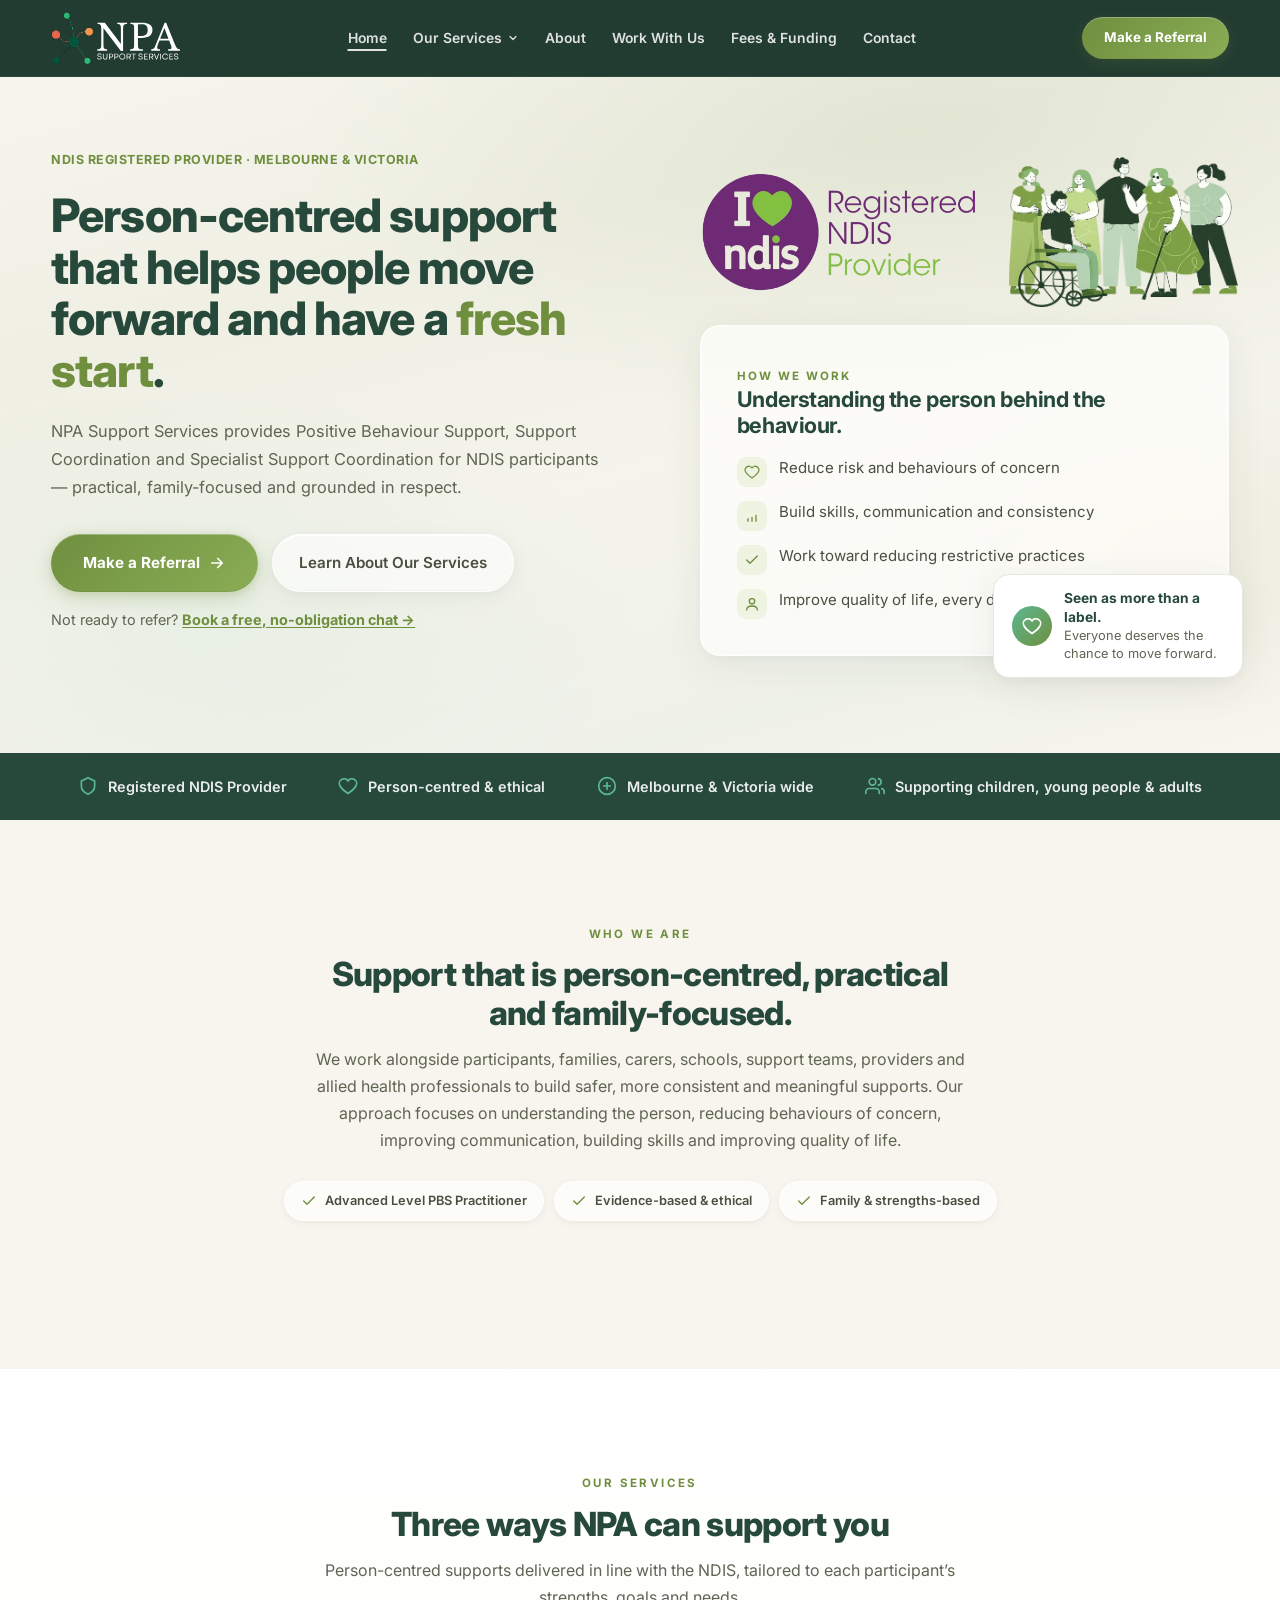
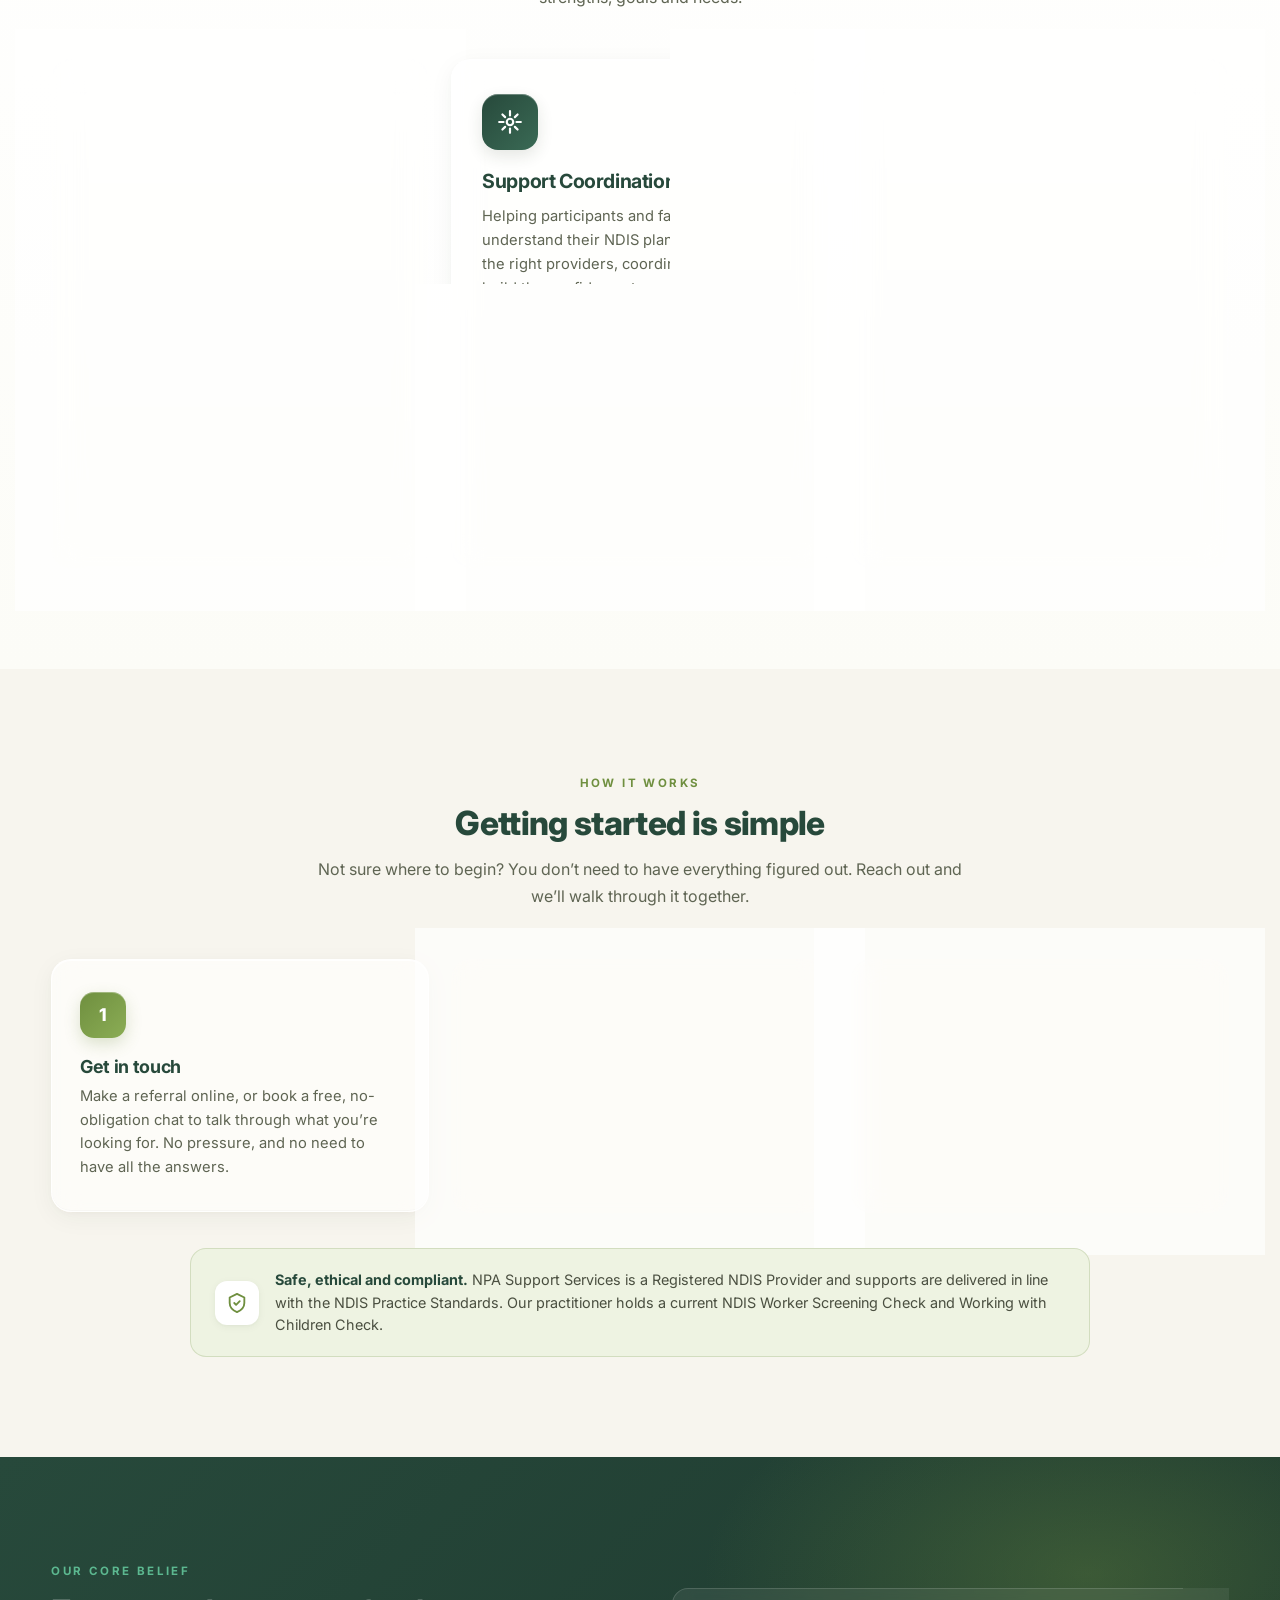
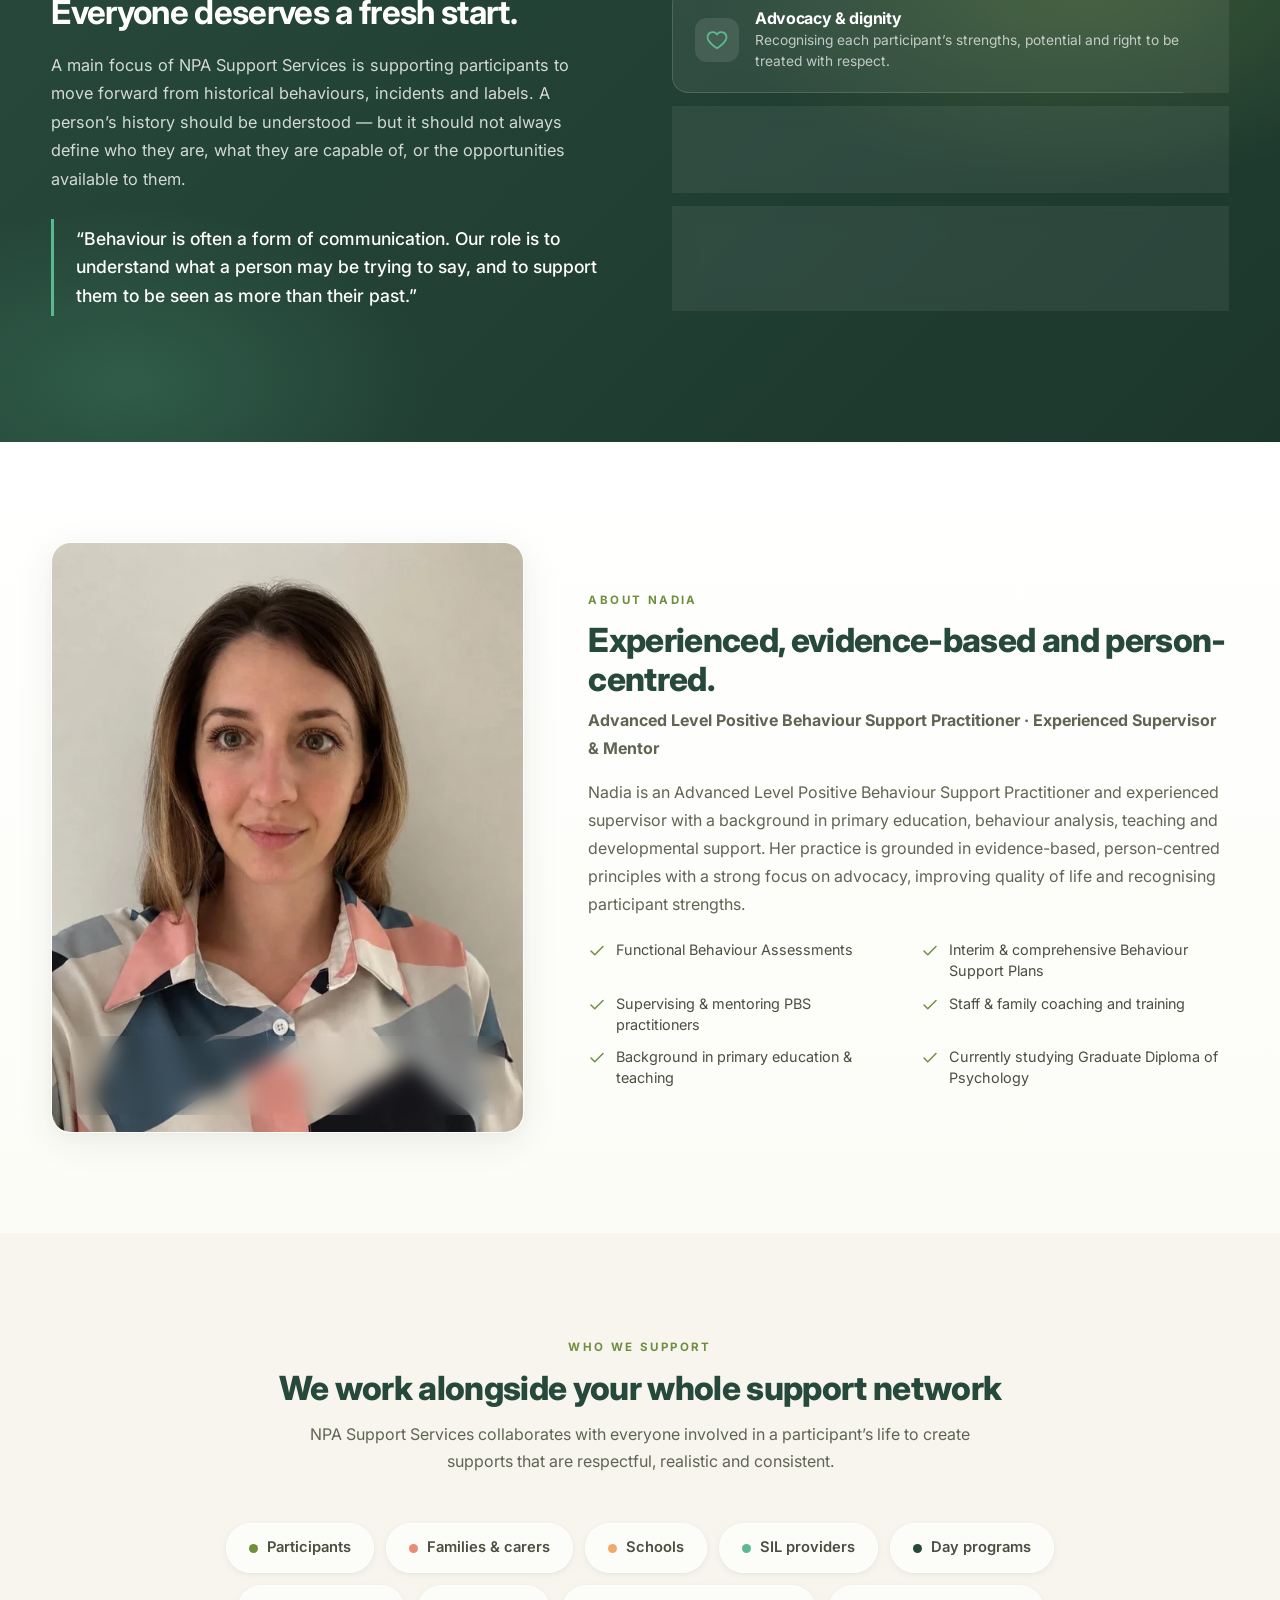
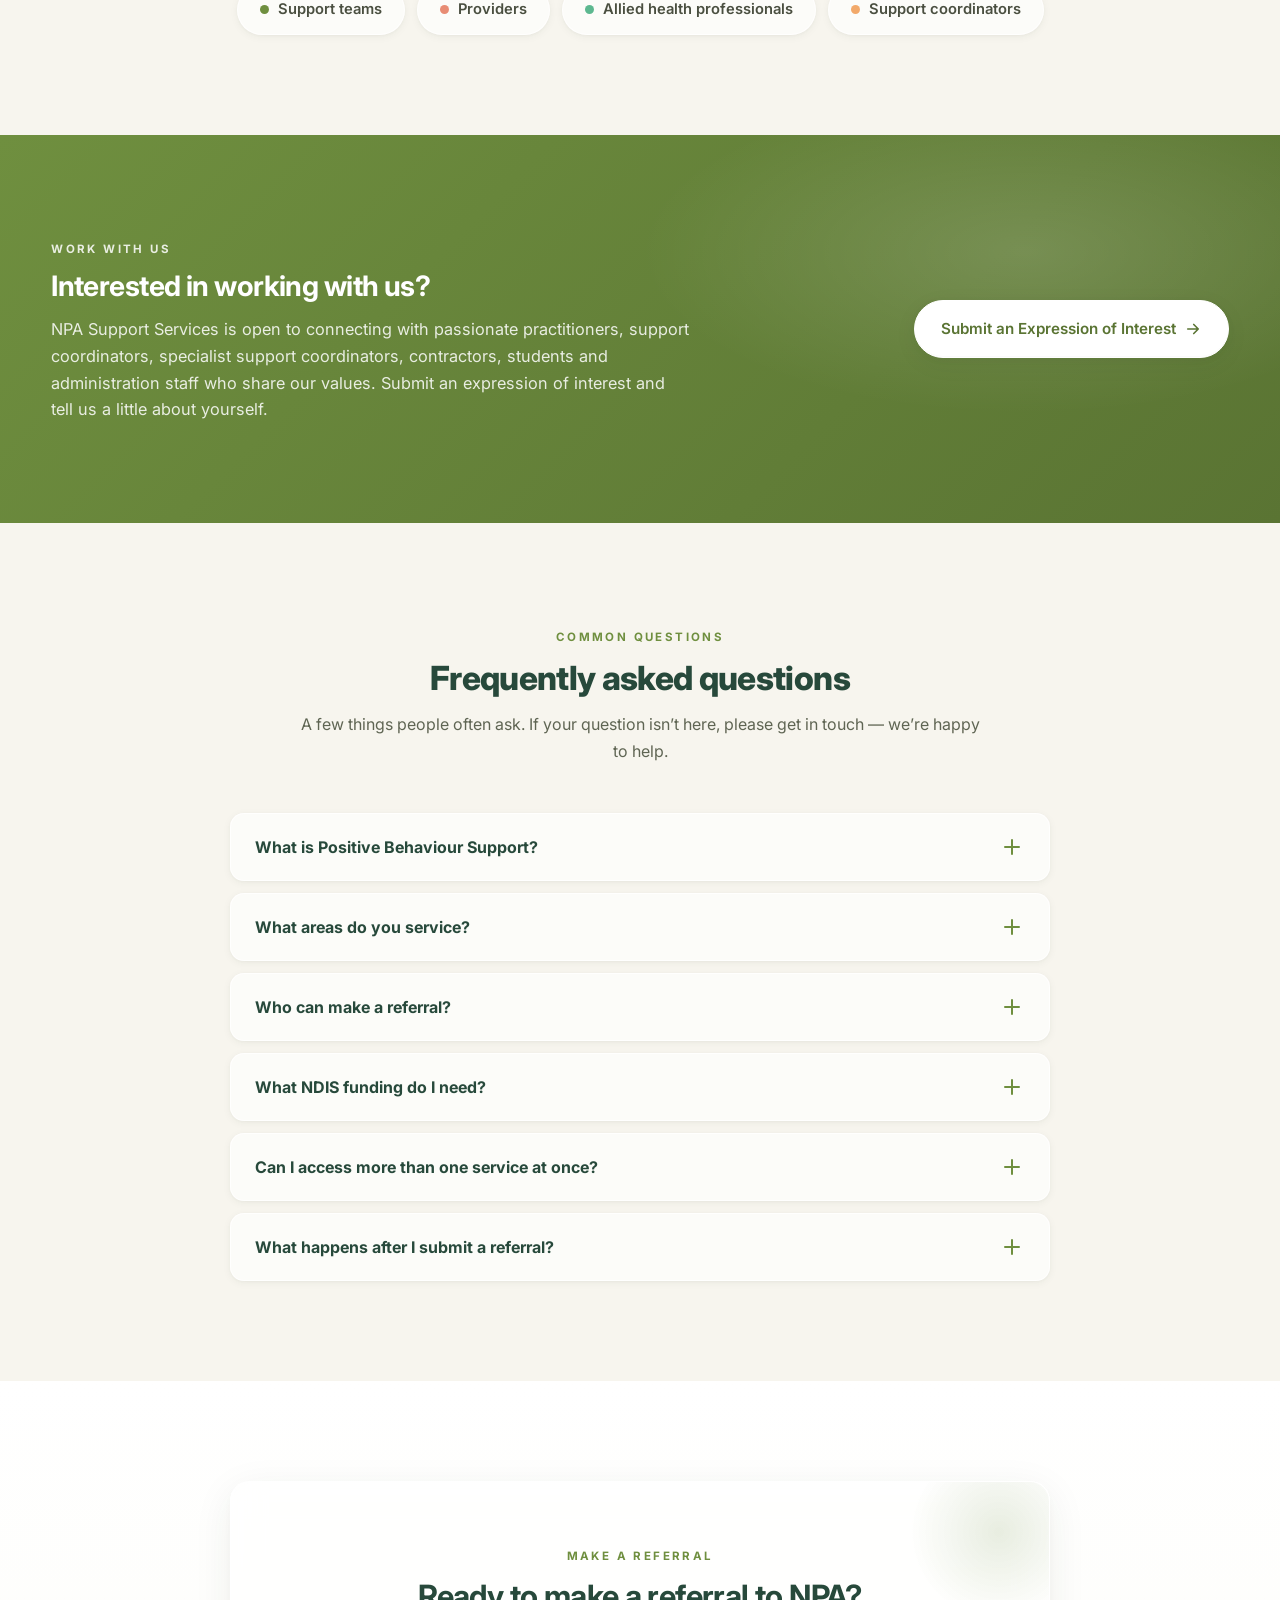
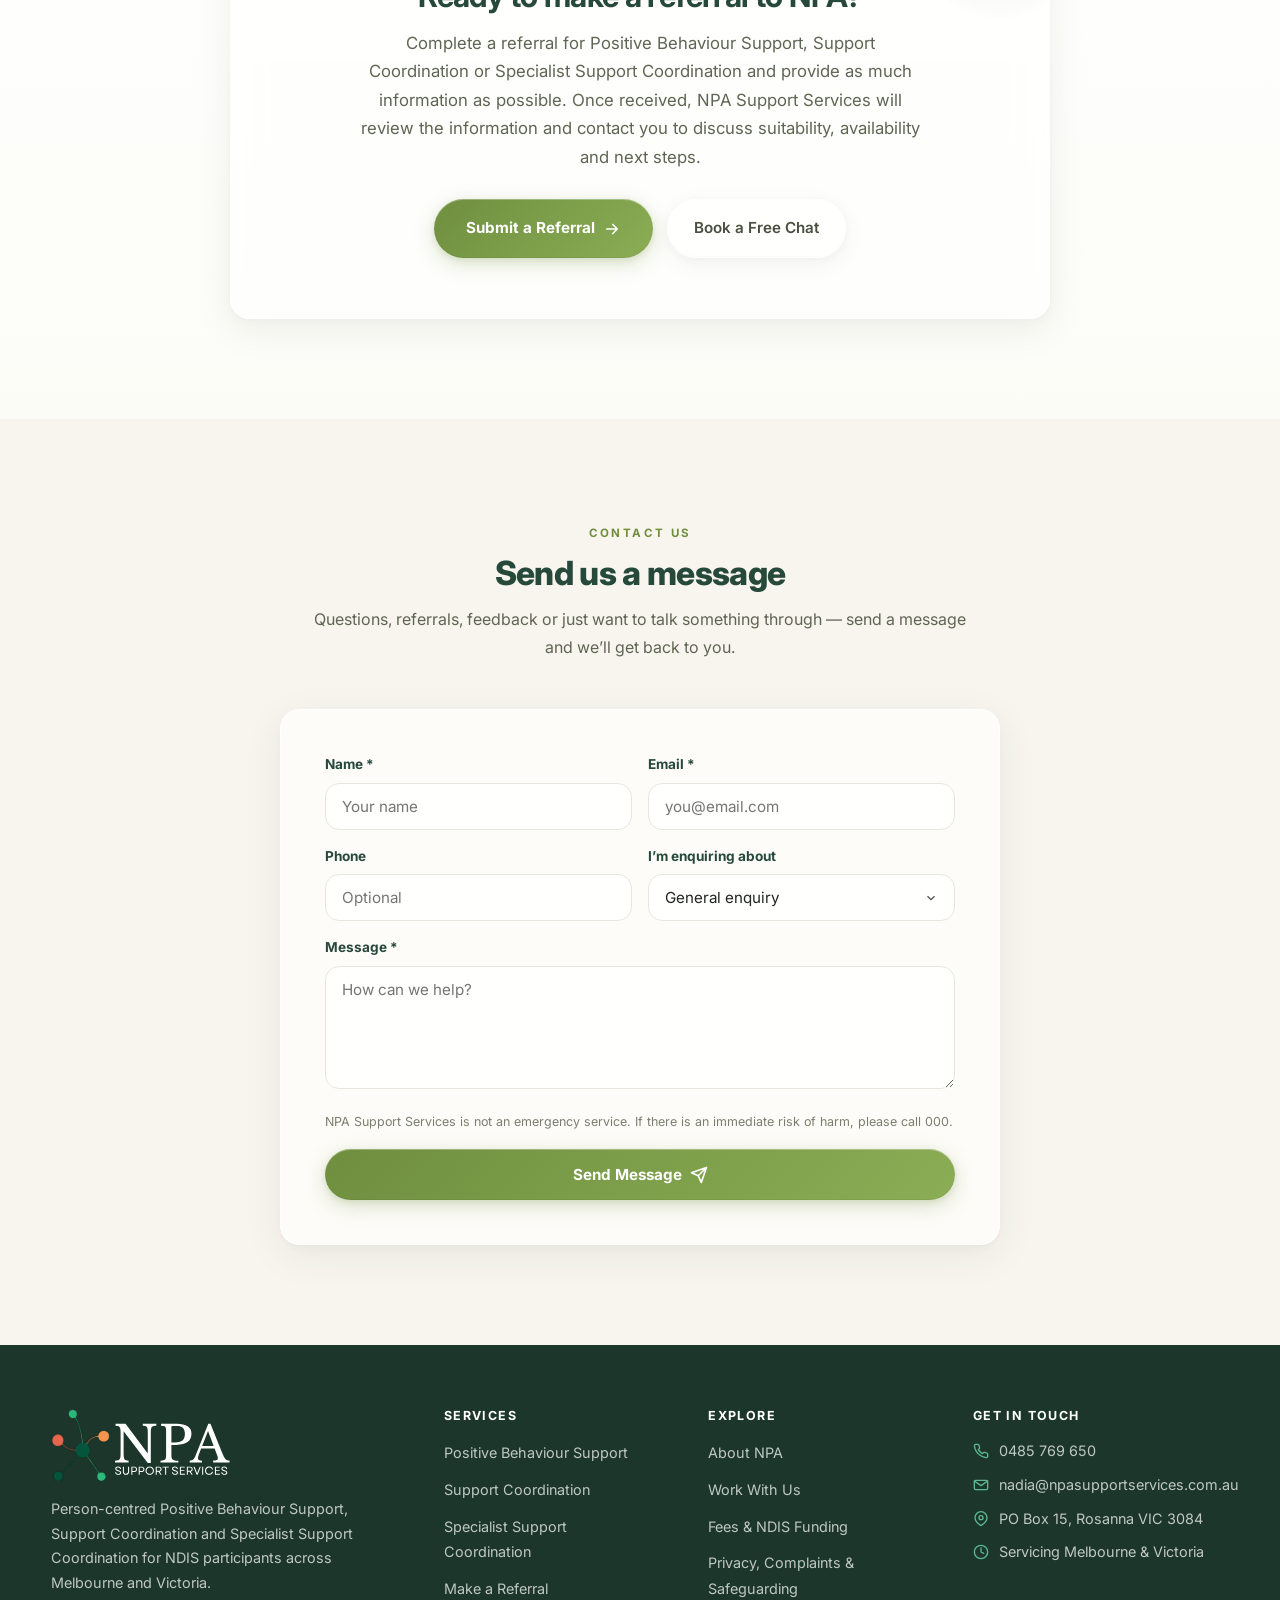
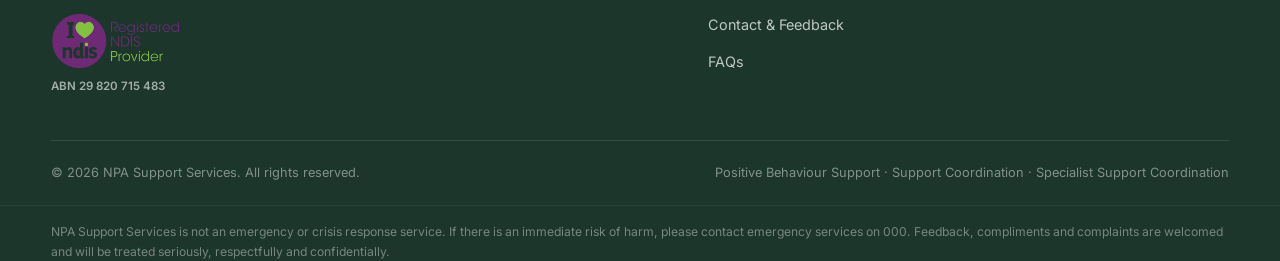
==== commit 0ef0ca43: "Site-wide consistency pass: identical nav/footer chrome on all pages - index + referrals footers rep" ====
--- a/index.html
+++ b/index.html
@@ -454,15 +454,15 @@
         <h5>Get in touch</h5>
         <ul class="footer-contact">
           <li><svg viewBox="0 0 24 24" fill="none" stroke="currentColor" stroke-width="2"><path d="M22 16.9v3a2 2 0 0 1-2.2 2 19.8 19.8 0 0 1-8.6-3.1 19.5 19.5 0 0 1-6-6A19.8 19.8 0 0 1 2.1 4.2 2 2 0 0 1 4.1 2h3a2 2 0 0 1 2 1.7c.1 1 .4 2 .7 2.9a2 2 0 0 1-.5 2.1L8 10a16 16 0 0 0 6 6l1.3-1.3a2 2 0 0 1 2.1-.5c.9.3 1.9.6 2.9.7a2 2 0 0 1 1.7 2z" stroke-linecap="round" stroke-linejoin="round"/></svg> <a href="tel:0485769650">0485 769 650</a></li>
-          <li><svg viewBox="0 0 24 24" fill="none" stroke="currentColor" stroke-width="2"><path d="M4 4h16v16H4z" fill="none"/><path d="M22 6l-10 7L2 6" stroke-linecap="round" stroke-linejoin="round"/><rect x="2" y="5" width="20" height="14" rx="2"/></svg> <a href="mailto:nadia@npasupportservices.com.au">nadia@npasupportservices.com.au</a></li>
+          <li><svg viewBox="0 0 24 24" fill="none" stroke="currentColor" stroke-width="2"><rect x="2" y="5" width="20" height="14" rx="2"/><path d="M22 6l-10 7L2 6" stroke-linecap="round" stroke-linejoin="round"/></svg> <a href="mailto:nadia@npasupportservices.com.au">nadia@npasupportservices.com.au</a></li>
           <li><svg viewBox="0 0 24 24" fill="none" stroke="currentColor" stroke-width="2"><path d="M21 10c0 6-9 12-9 12S3 16 3 10a9 9 0 0 1 18 0z" stroke-linecap="round" stroke-linejoin="round"/><circle cx="12" cy="10" r="3"/></svg> PO Box 15, Rosanna VIC 3084</li>
           <li><svg viewBox="0 0 24 24" fill="none" stroke="currentColor" stroke-width="2"><circle cx="12" cy="12" r="10"/><path d="M12 6v6l4 2" stroke-linecap="round" stroke-linejoin="round"/></svg> Servicing Melbourne &amp; Victoria</li>
         </ul>
       </div>
     </div>
     <div class="footer-bottom">
-      <span>© <span id="year">2026</span> NPA Support Services. All rights reserved.</span>
-      <span>Positive Behaviour Support · Support Coordination · Specialist Support Coordination</span>
+      <span>&copy; <span id="year">2026</span> NPA Support Services. All rights reserved.</span>
+      <span>Positive Behaviour Support &middot; Support Coordination &middot; Specialist Support Coordination</span>
     </div>
   </div>
   <p class="footer-disclaimer">NPA Support Services is not an emergency or crisis response service. If there is an immediate risk of harm, please contact emergency services on 000. Feedback, compliments and complaints are welcomed and will be treated seriously, respectfully and confidentially.</p>
--- a/assets/site.css
+++ b/assets/site.css
@@ -325,7 +325,7 @@
 .cf-row .cf-field input,.cf-row .cf-field select{margin-top:auto}
 .cf-field{margin-bottom:16px}
 .cf-field label{display:block;font-size:.85rem;font-weight:700;color:var(--forest);margin-bottom:7px}
-.cf-field input,.cf-field select,.cf-field textarea{width:100%;padding:13px 16px;border:1.5px solid var(--g200);border-radius:var(--rs);font-size:.95rem;font-family:inherit;color:var(--g900);background:rgba(255,255,255,.85);transition:border-color .2s,box-shadow .2s;appearance:none;-webkit-appearance:none}
+.cf-field input:not([type="checkbox"]):not([type="radio"]),.cf-field select,.cf-field textarea{width:100%;padding:13px 16px;border:1.5px solid var(--g200);border-radius:var(--rs);font-size:.95rem;font-family:inherit;color:var(--g900);background:rgba(255,255,255,.85);transition:border-color .2s,box-shadow .2s;appearance:none;-webkit-appearance:none}
 .cf-field select{background-image:url("data:image/svg+xml,%3Csvg xmlns='http://www.w3.org/2000/svg' width='14' height='14' viewBox='0 0 24 24' fill='none' stroke='%234a4f40' stroke-width='2'%3E%3Cpath d='M6 9l6 6 6-6'/%3E%3C/svg%3E");background-repeat:no-repeat;background-position:right 16px center;padding-right:42px}
 .cf-field textarea{resize:vertical;min-height:120px}
 .cf-field input:focus,.cf-field select:focus,.cf-field textarea:focus{outline:none;border-color:var(--brand);box-shadow:0 0 0 3px var(--brand-glow)}
@@ -334,7 +334,8 @@
 .cf-legend:first-of-type{margin-top:0}
 .cf-checks{display:flex;flex-direction:column;gap:10px;margin-bottom:16px}
 .cf-check{display:flex;align-items:flex-start;gap:10px;font-size:.92rem;color:var(--g700);cursor:pointer;line-height:1.45}
-.cf-check input{width:18px;height:18px;margin-top:2px;accent-color:var(--brand);flex-shrink:0;cursor:pointer}
+.cf-check input{appearance:auto;-webkit-appearance:auto;width:18px;height:18px;padding:0;margin:0;accent-color:var(--brand);flex-shrink:0;cursor:pointer}
+.cf-check{align-items:center}
 .cf-consent{background:var(--brand-light);border:1px solid rgba(111,143,63,.25);border-radius:var(--rs);padding:16px 18px;margin-bottom:18px}
 .cf-consent .cf-check{font-weight:600;color:var(--forest)}
 .cf-docs-note{background:rgba(255,255,255,.75);border:1px dashed var(--g300);border-radius:var(--rs);padding:16px 18px;margin-bottom:18px;font-size:.85rem;color:var(--g600);line-height:1.6}
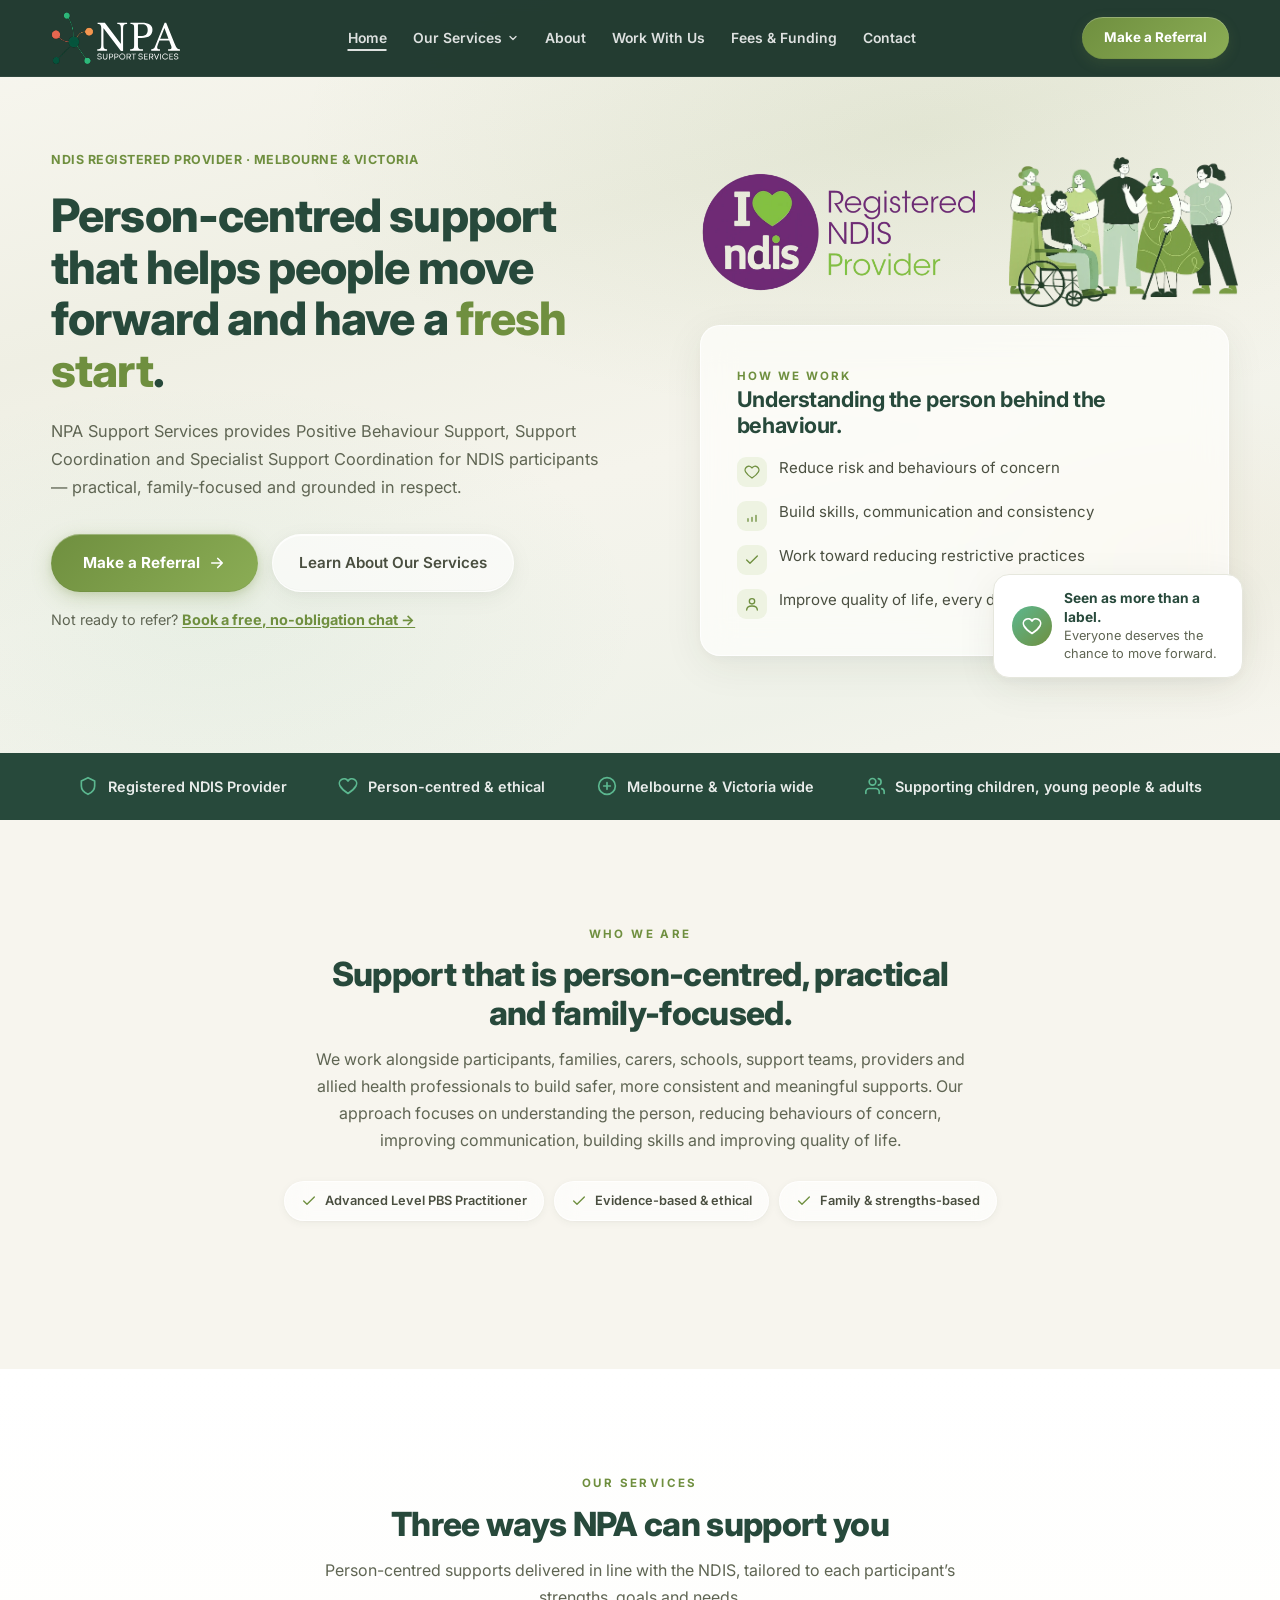
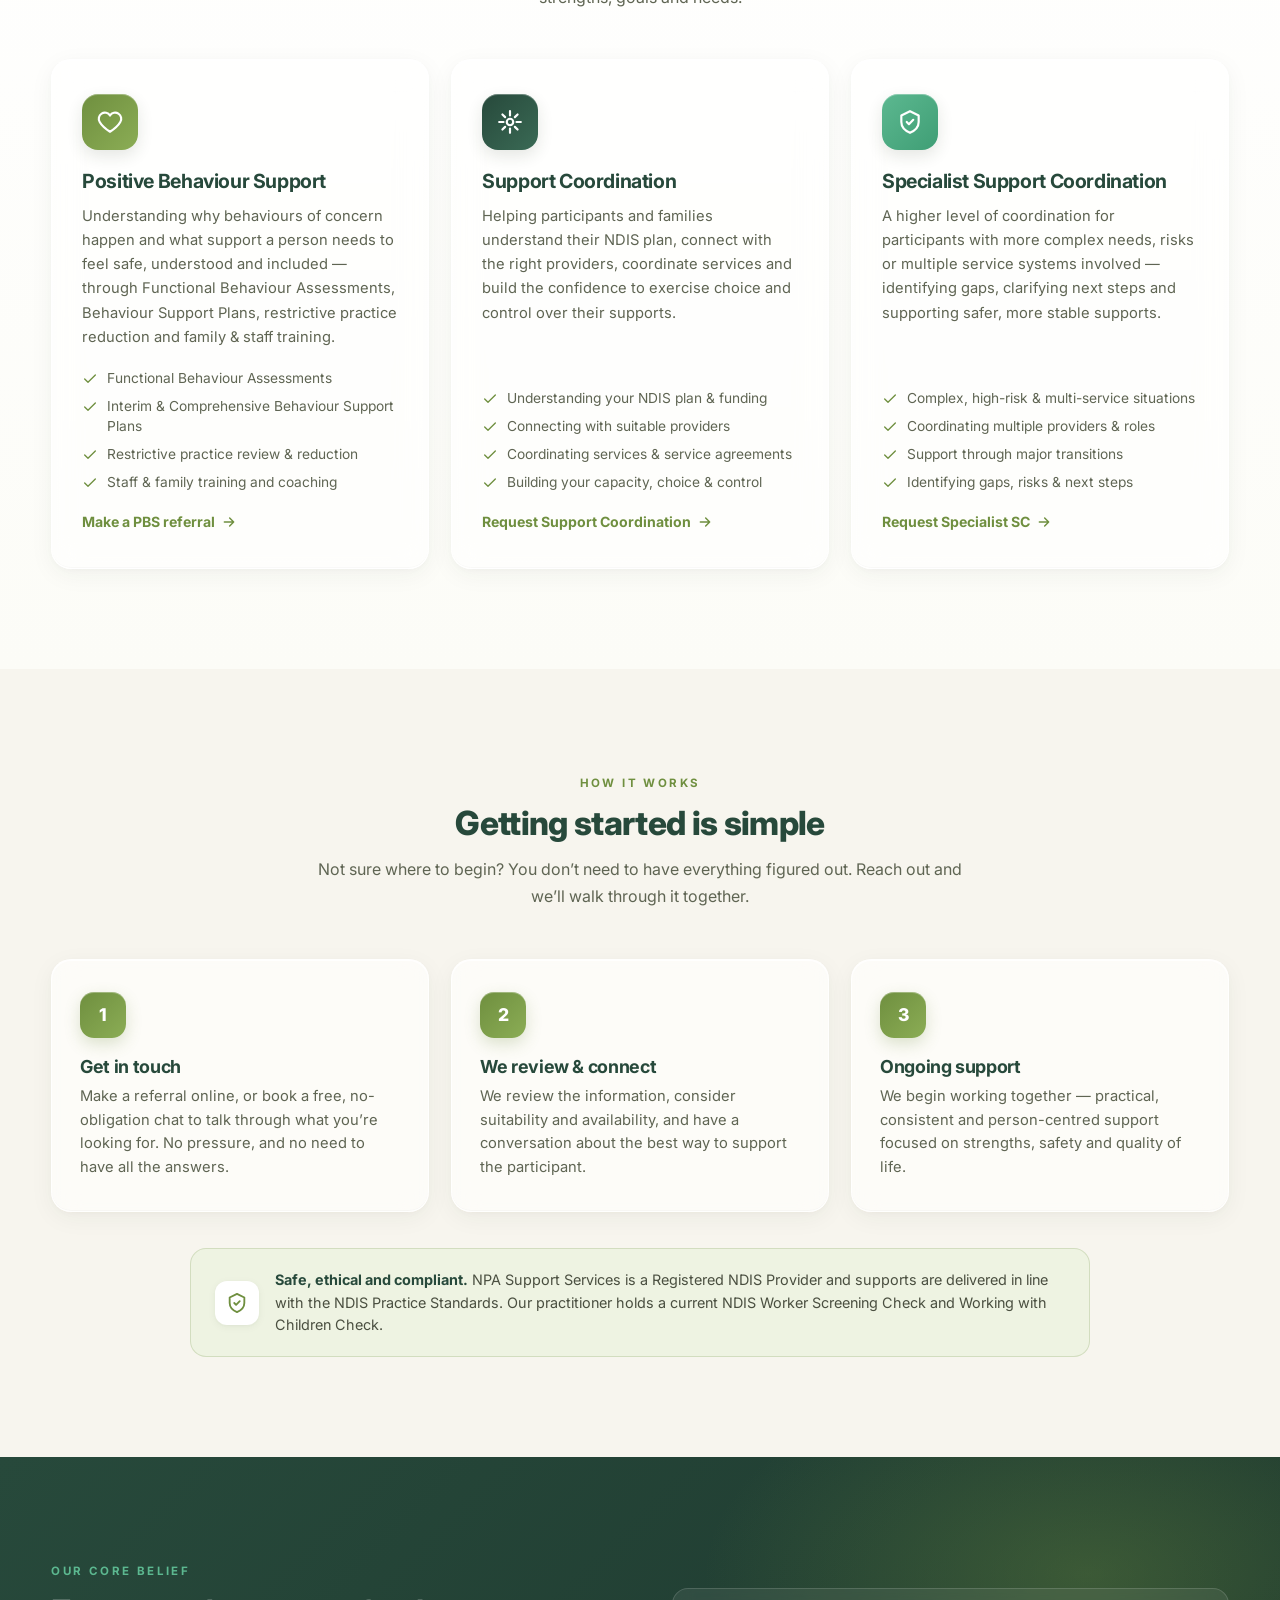
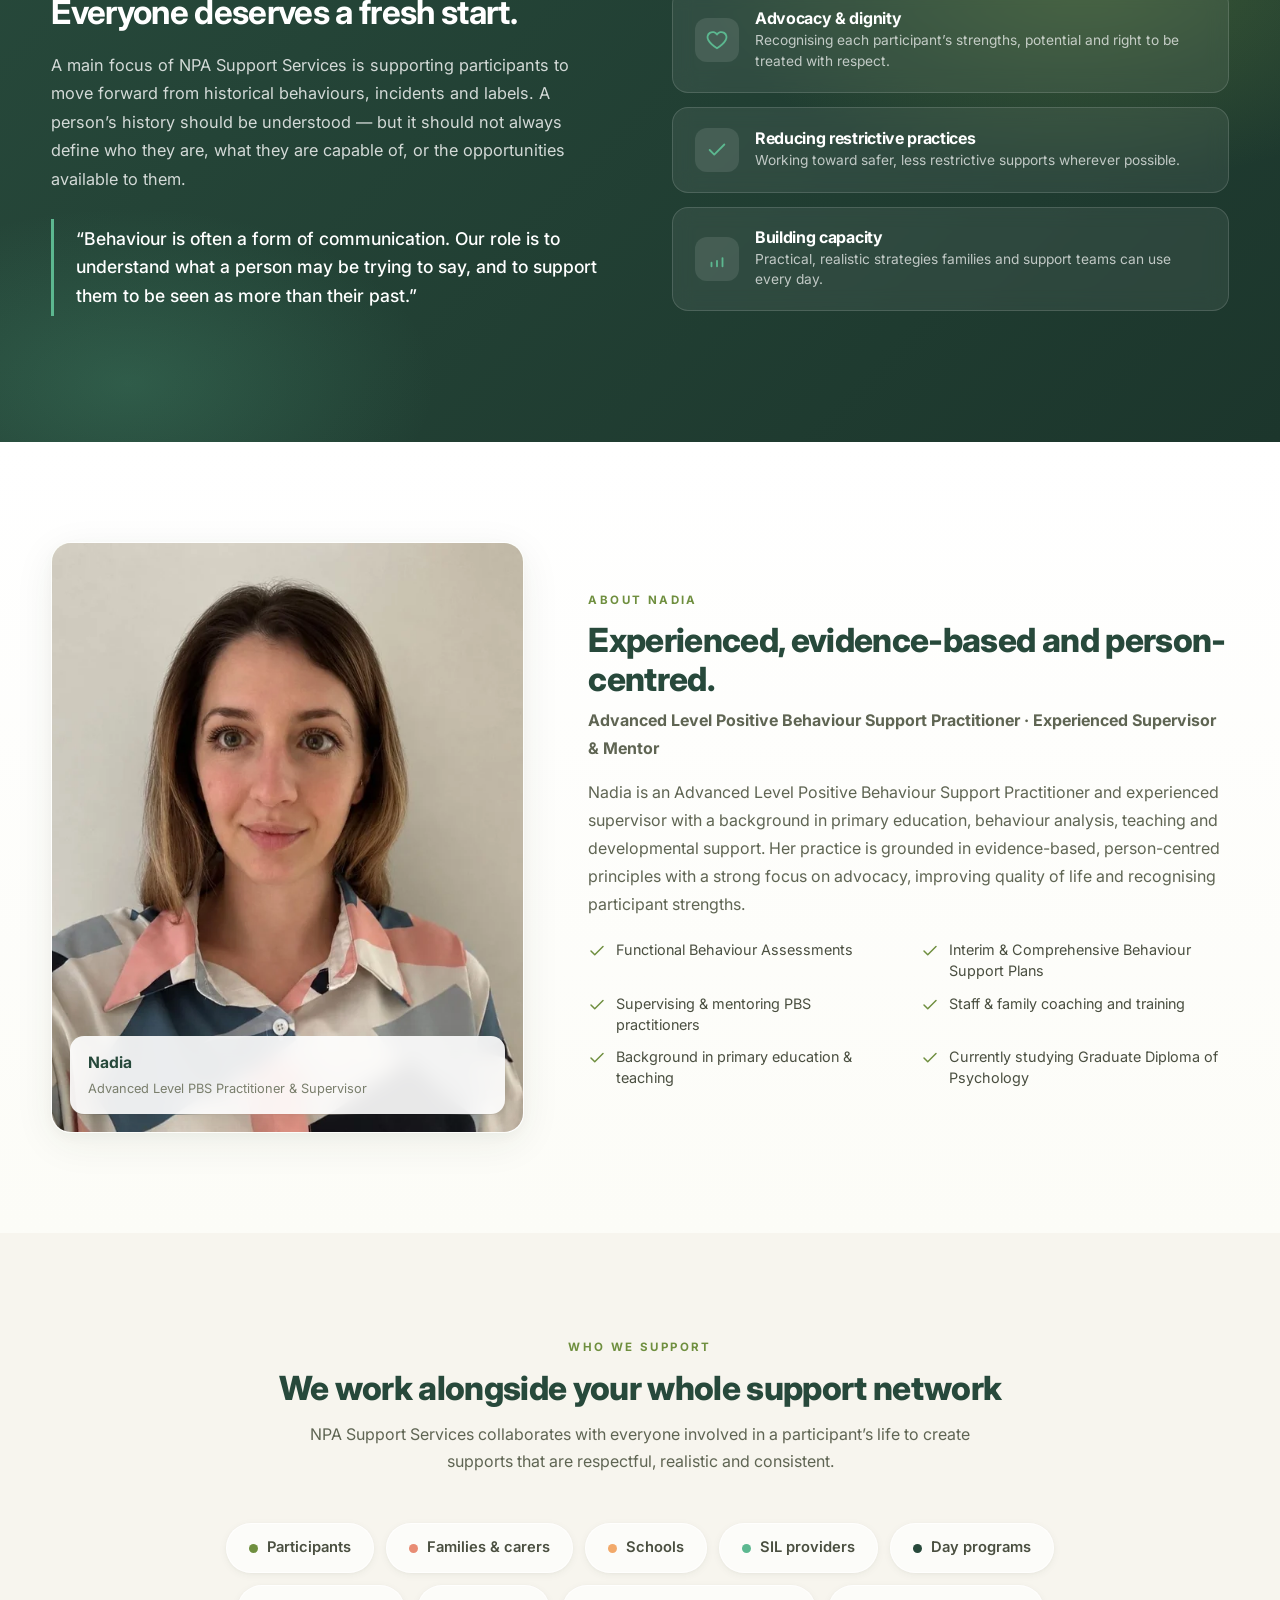
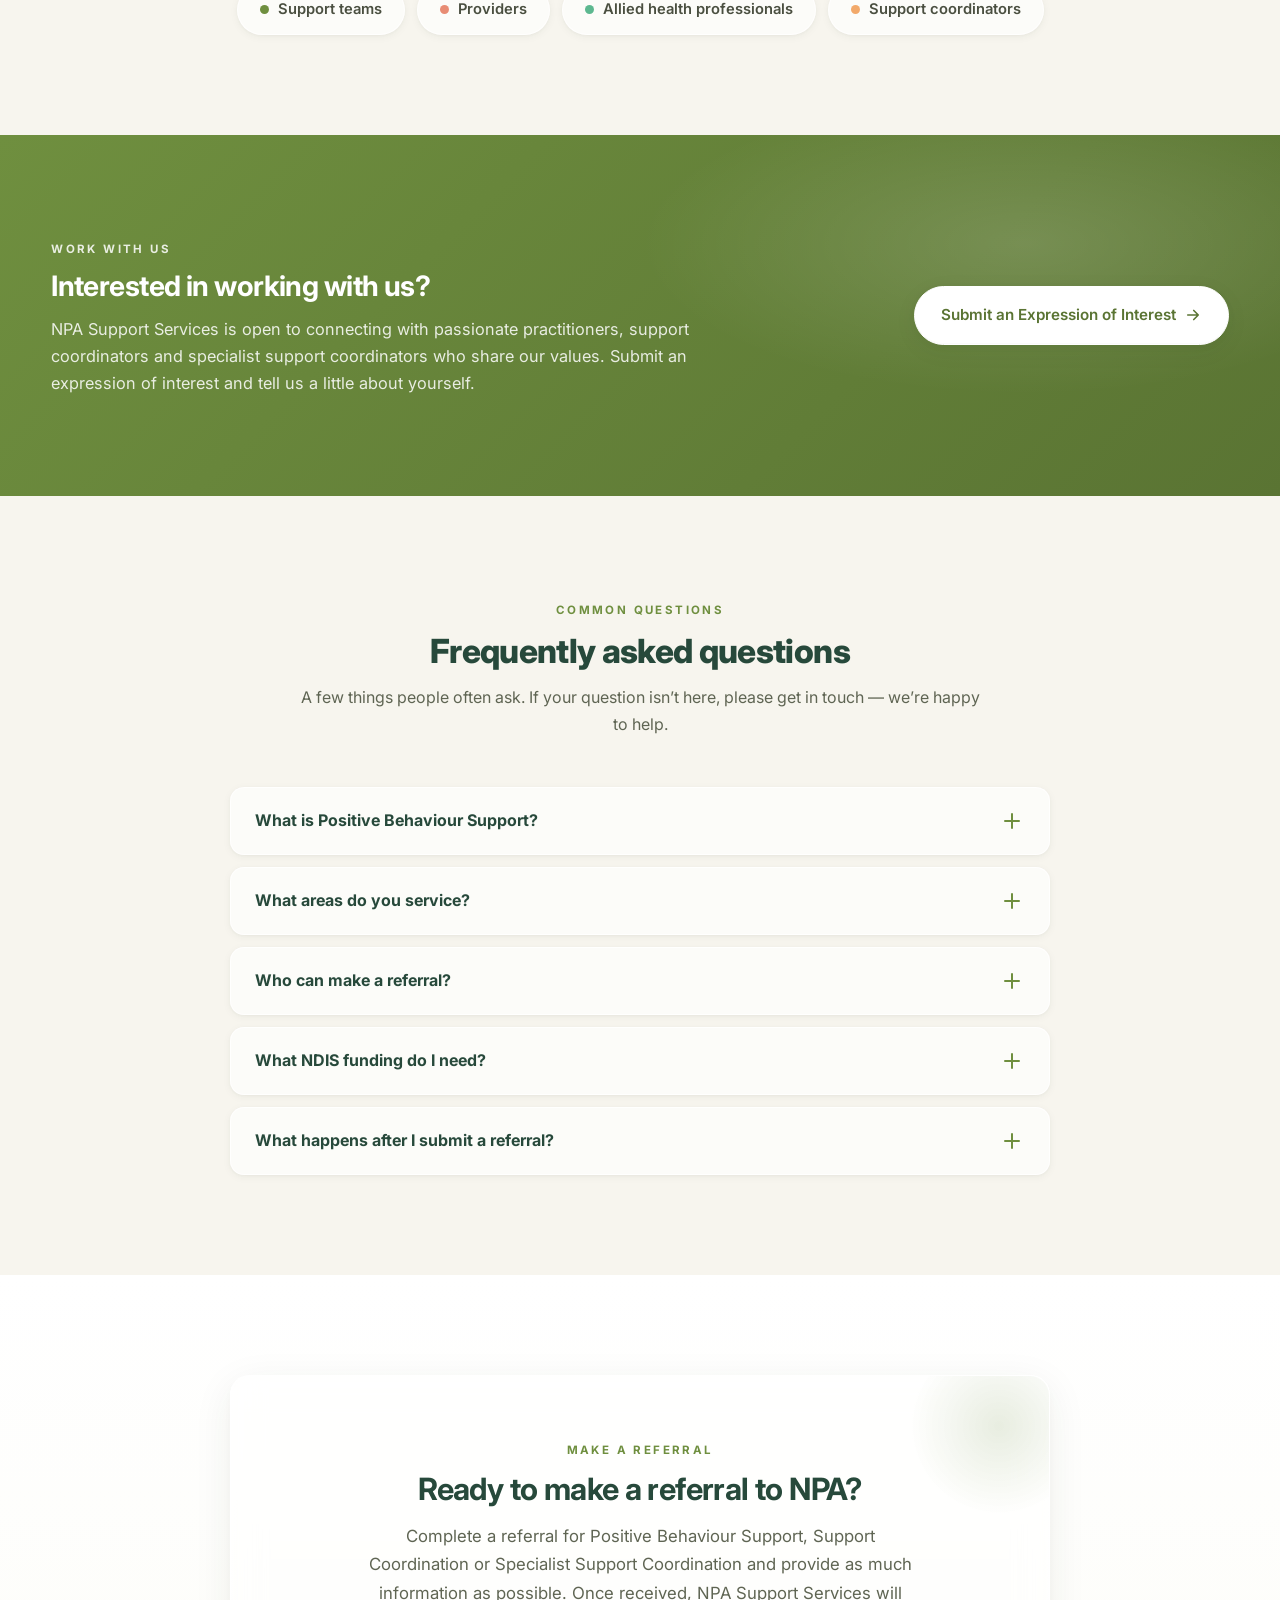
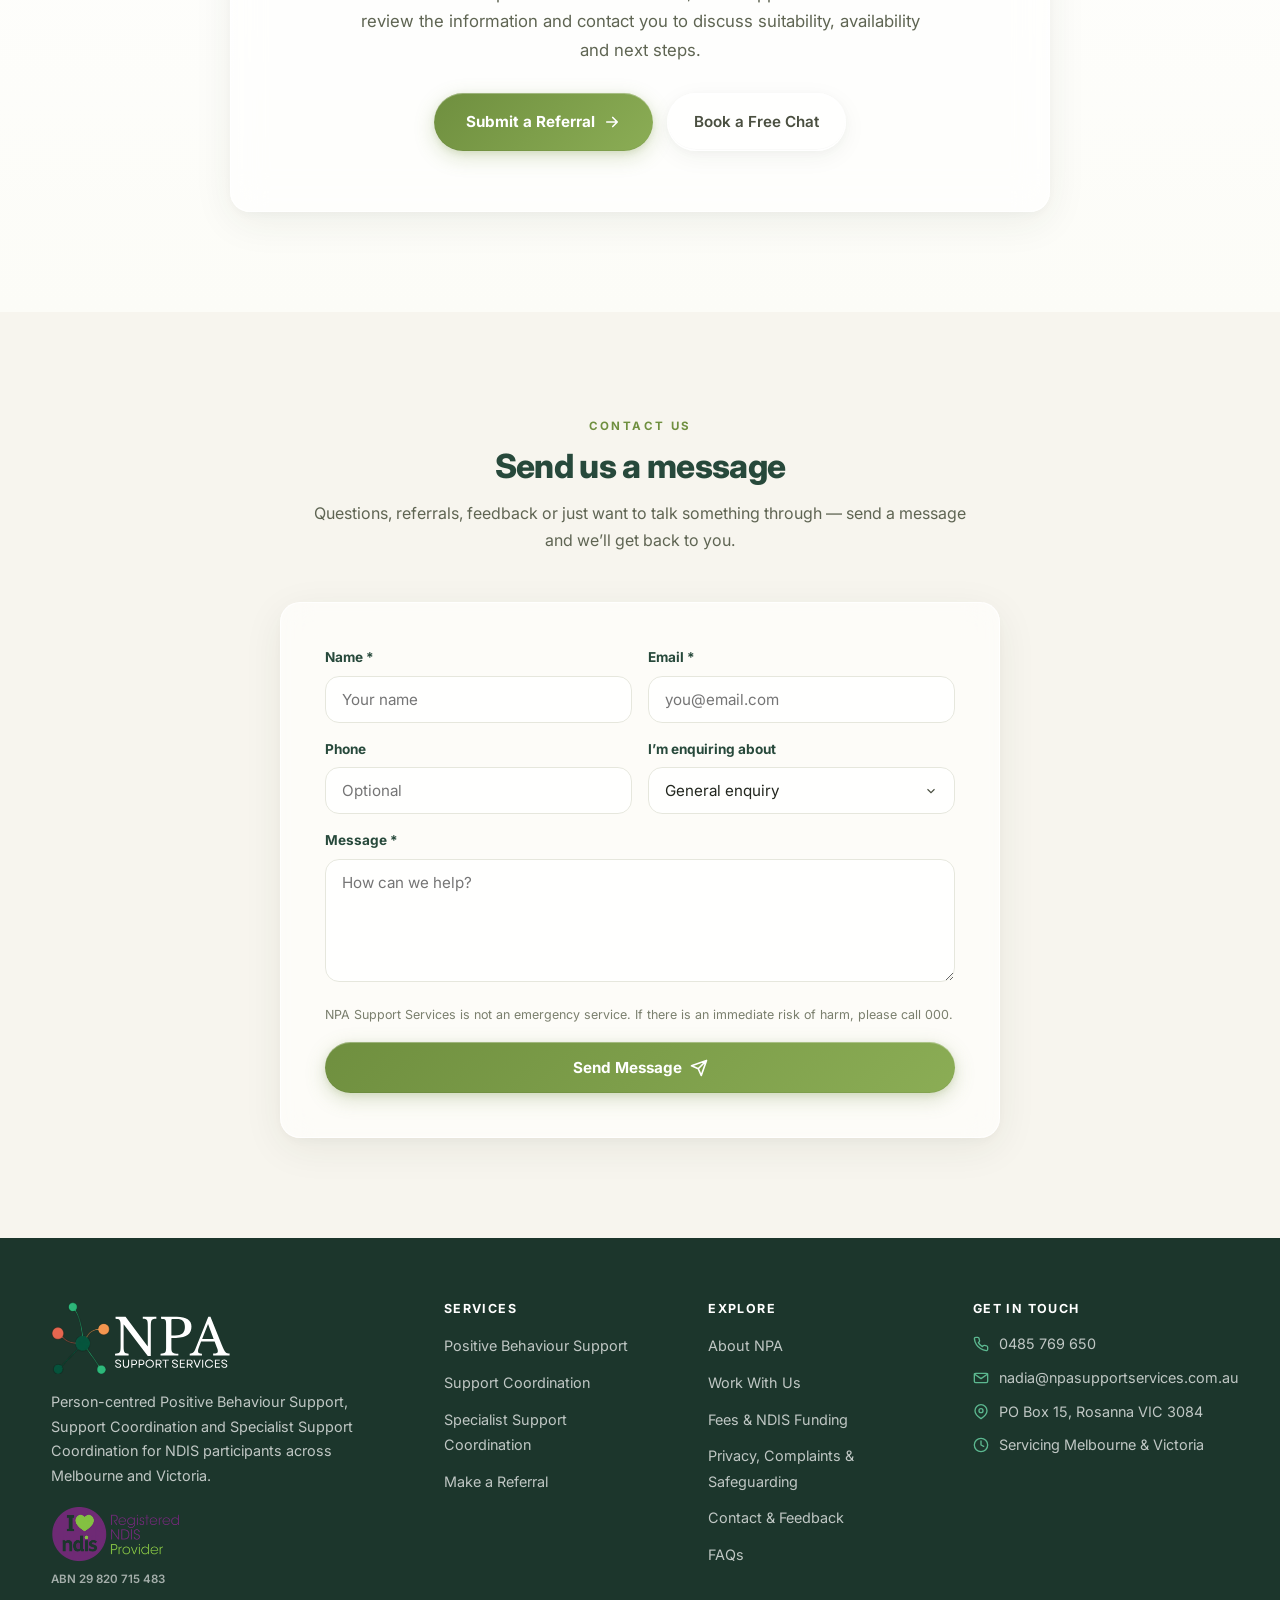
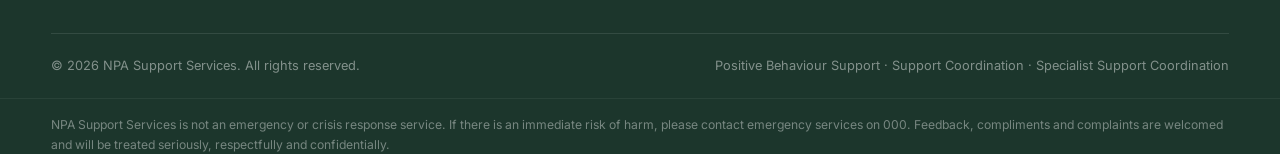
==== commit 0717654a: "Nadia's content edits round 3 About: drop Diploma of Children's Services; add psychiatrists and paed" ====
--- a/index.html
+++ b/index.html
@@ -147,7 +147,7 @@
         <p>Understanding why behaviours of concern happen and what support a person needs to feel safe, understood and included — through Functional Behaviour Assessments, Behaviour Support Plans, restrictive practice reduction and family &amp; staff training.</p>
         <ul class="svc-feats">
           <li><svg viewBox="0 0 24 24" fill="none" stroke="currentColor" stroke-width="2"><path d="M20 6 9 17l-5-5" stroke-linecap="round" stroke-linejoin="round"/></svg> Functional Behaviour Assessments</li>
-          <li><svg viewBox="0 0 24 24" fill="none" stroke="currentColor" stroke-width="2"><path d="M20 6 9 17l-5-5" stroke-linecap="round" stroke-linejoin="round"/></svg> Interim &amp; comprehensive Behaviour Support Plans</li>
+          <li><svg viewBox="0 0 24 24" fill="none" stroke="currentColor" stroke-width="2"><path d="M20 6 9 17l-5-5" stroke-linecap="round" stroke-linejoin="round"/></svg> Interim &amp; Comprehensive Behaviour Support Plans</li>
           <li><svg viewBox="0 0 24 24" fill="none" stroke="currentColor" stroke-width="2"><path d="M20 6 9 17l-5-5" stroke-linecap="round" stroke-linejoin="round"/></svg> Restrictive practice review &amp; reduction</li>
           <li><svg viewBox="0 0 24 24" fill="none" stroke="currentColor" stroke-width="2"><path d="M20 6 9 17l-5-5" stroke-linecap="round" stroke-linejoin="round"/></svg> Staff &amp; family training and coaching</li>
         </ul>
@@ -261,7 +261,7 @@
         <p>Nadia is an Advanced Level Positive Behaviour Support Practitioner and experienced supervisor with a background in primary education, behaviour analysis, teaching and developmental support. Her practice is grounded in evidence-based, person-centred principles with a strong focus on advocacy, improving quality of life and recognising participant strengths.</p>
         <ul class="about-creds">
           <li><svg viewBox="0 0 24 24" fill="none" stroke="currentColor" stroke-width="2"><path d="M20 6 9 17l-5-5" stroke-linecap="round" stroke-linejoin="round"/></svg> Functional Behaviour Assessments</li>
-          <li><svg viewBox="0 0 24 24" fill="none" stroke="currentColor" stroke-width="2"><path d="M20 6 9 17l-5-5" stroke-linecap="round" stroke-linejoin="round"/></svg> Interim &amp; comprehensive Behaviour Support Plans</li>
+          <li><svg viewBox="0 0 24 24" fill="none" stroke="currentColor" stroke-width="2"><path d="M20 6 9 17l-5-5" stroke-linecap="round" stroke-linejoin="round"/></svg> Interim &amp; Comprehensive Behaviour Support Plans</li>
           <li><svg viewBox="0 0 24 24" fill="none" stroke="currentColor" stroke-width="2"><path d="M20 6 9 17l-5-5" stroke-linecap="round" stroke-linejoin="round"/></svg> Supervising &amp; mentoring PBS practitioners</li>
           <li><svg viewBox="0 0 24 24" fill="none" stroke="currentColor" stroke-width="2"><path d="M20 6 9 17l-5-5" stroke-linecap="round" stroke-linejoin="round"/></svg> Staff &amp; family coaching and training</li>
           <li><svg viewBox="0 0 24 24" fill="none" stroke="currentColor" stroke-width="2"><path d="M20 6 9 17l-5-5" stroke-linecap="round" stroke-linejoin="round"/></svg> Background in primary education &amp; teaching</li>
@@ -300,7 +300,7 @@
     <div class="eoi-copy fade">
       <span class="sec-tag">Work with us</span>
       <h2>Interested in working with us?</h2>
-      <p>NPA Support Services is open to connecting with passionate practitioners, support coordinators, specialist support coordinators, contractors, students and administration staff who share our values. Submit an expression of interest and tell us a little about yourself.</p>
+      <p>NPA Support Services is open to connecting with passionate practitioners, support coordinators and specialist support coordinators who share our values. Submit an expression of interest and tell us a little about yourself.</p>
     </div>
     <a href="#contact" class="btn-s fade">Submit an Expression of Interest
       <svg viewBox="0 0 24 24" fill="none" stroke="currentColor" stroke-width="2.2"><path d="M5 12h14M13 6l6 6-6 6" stroke-linecap="round" stroke-linejoin="round"/></svg>
@@ -331,11 +331,7 @@
       </details>
       <details class="faq-item">
         <summary>What NDIS funding do I need? <span class="faq-plus"></span></summary>
-        <div class="faq-a">Positive Behaviour Support is generally funded under Improved Relationships, while Support Coordination and Specialist Support Coordination sit under the relevant Support Coordination funding in your plan. You can be self-managed, plan-managed or agency-managed. If you’re not sure what your plan includes, contact us and we can help review this with you.</div>
-      </details>
-      <details class="faq-item">
-        <summary>Can I access more than one service at once? <span class="faq-plus"></span></summary>
-        <div class="faq-a">Yes. Many participants access a combination — for example Positive Behaviour Support alongside Support Coordination. When you refer, you can select PBS, Support Coordination, Specialist Support Coordination, or a combination, and we’ll talk through what best suits your needs.</div>
+        <div class="faq-a">Positive Behaviour Support is funded under Improved Relationships, while Support Coordination and Specialist Support Coordination sit under the relevant Support Coordination funding in your plan. You can be self-managed, plan-managed or agency-managed. If you’re not sure what your plan includes, contact us and we can help review this with you.</div>
       </details>
       <details class="faq-item">
         <summary>What happens after I submit a referral? <span class="faq-plus"></span></summary>
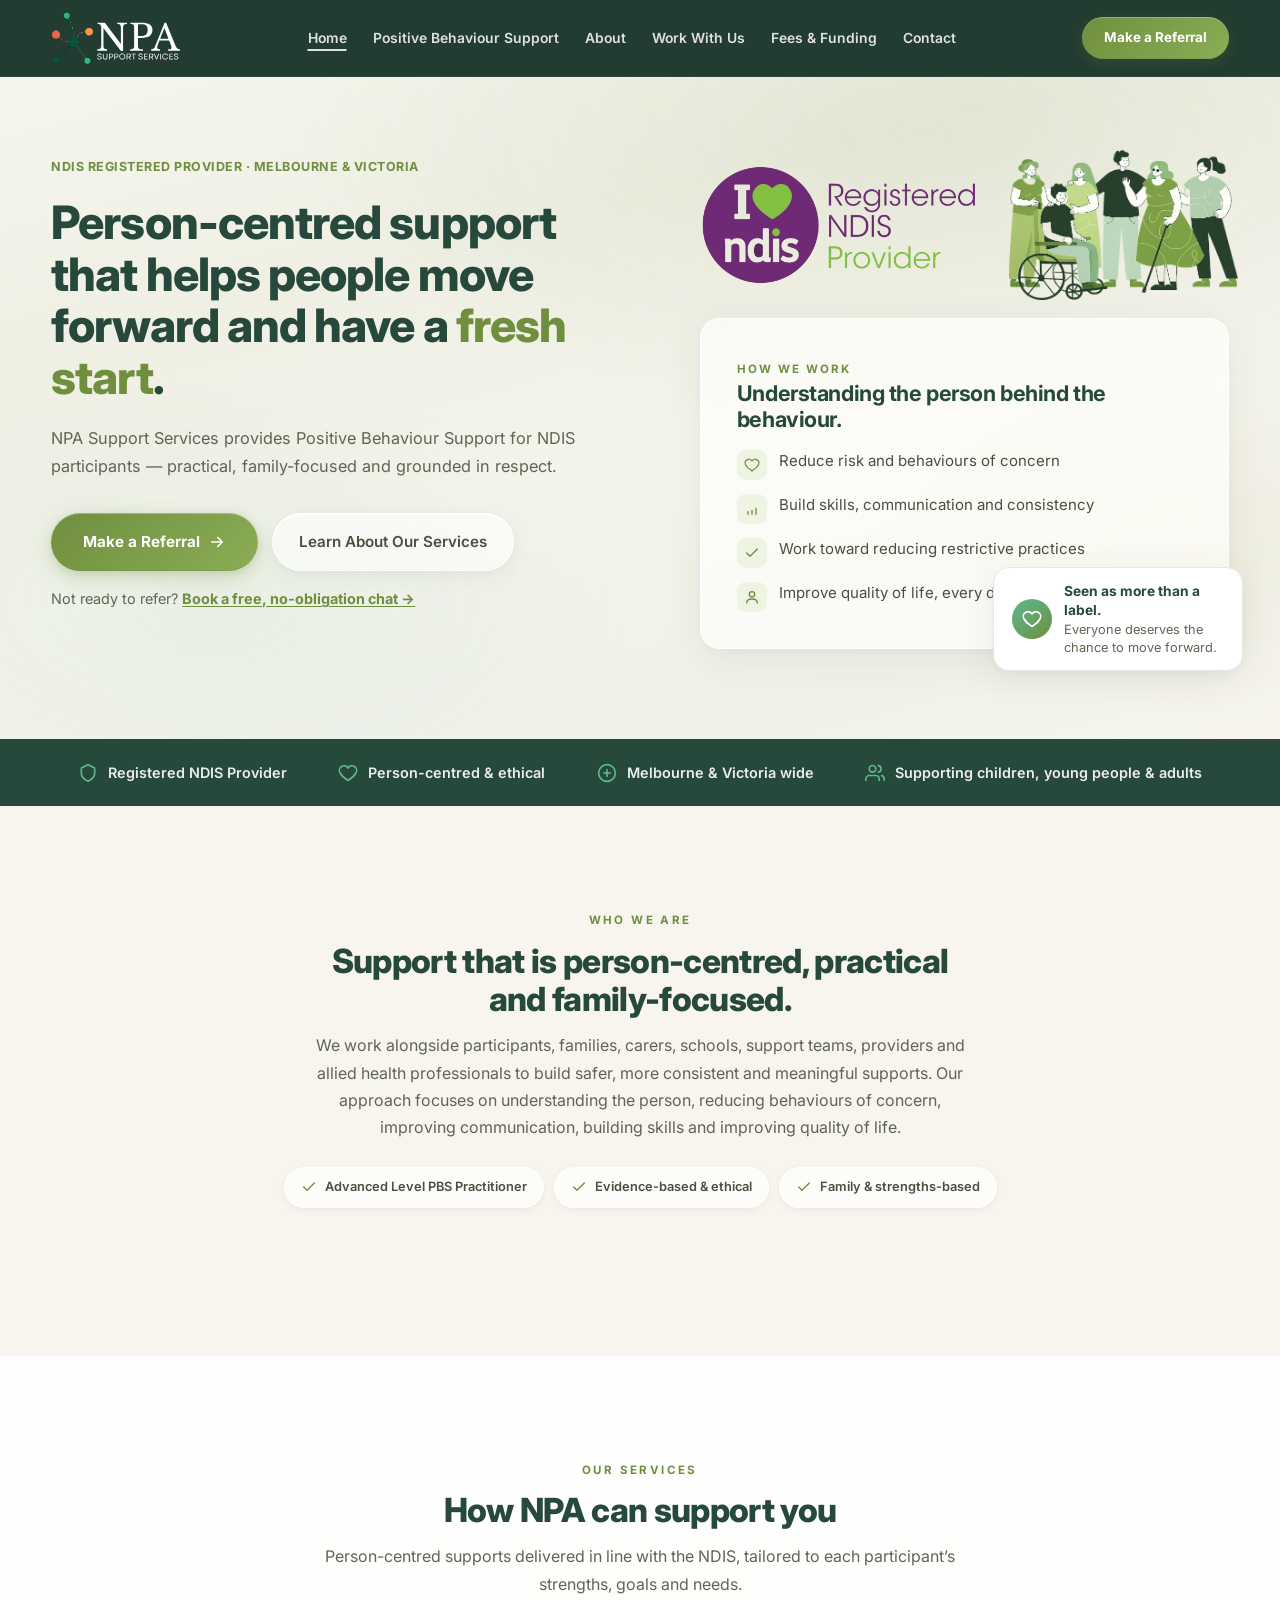
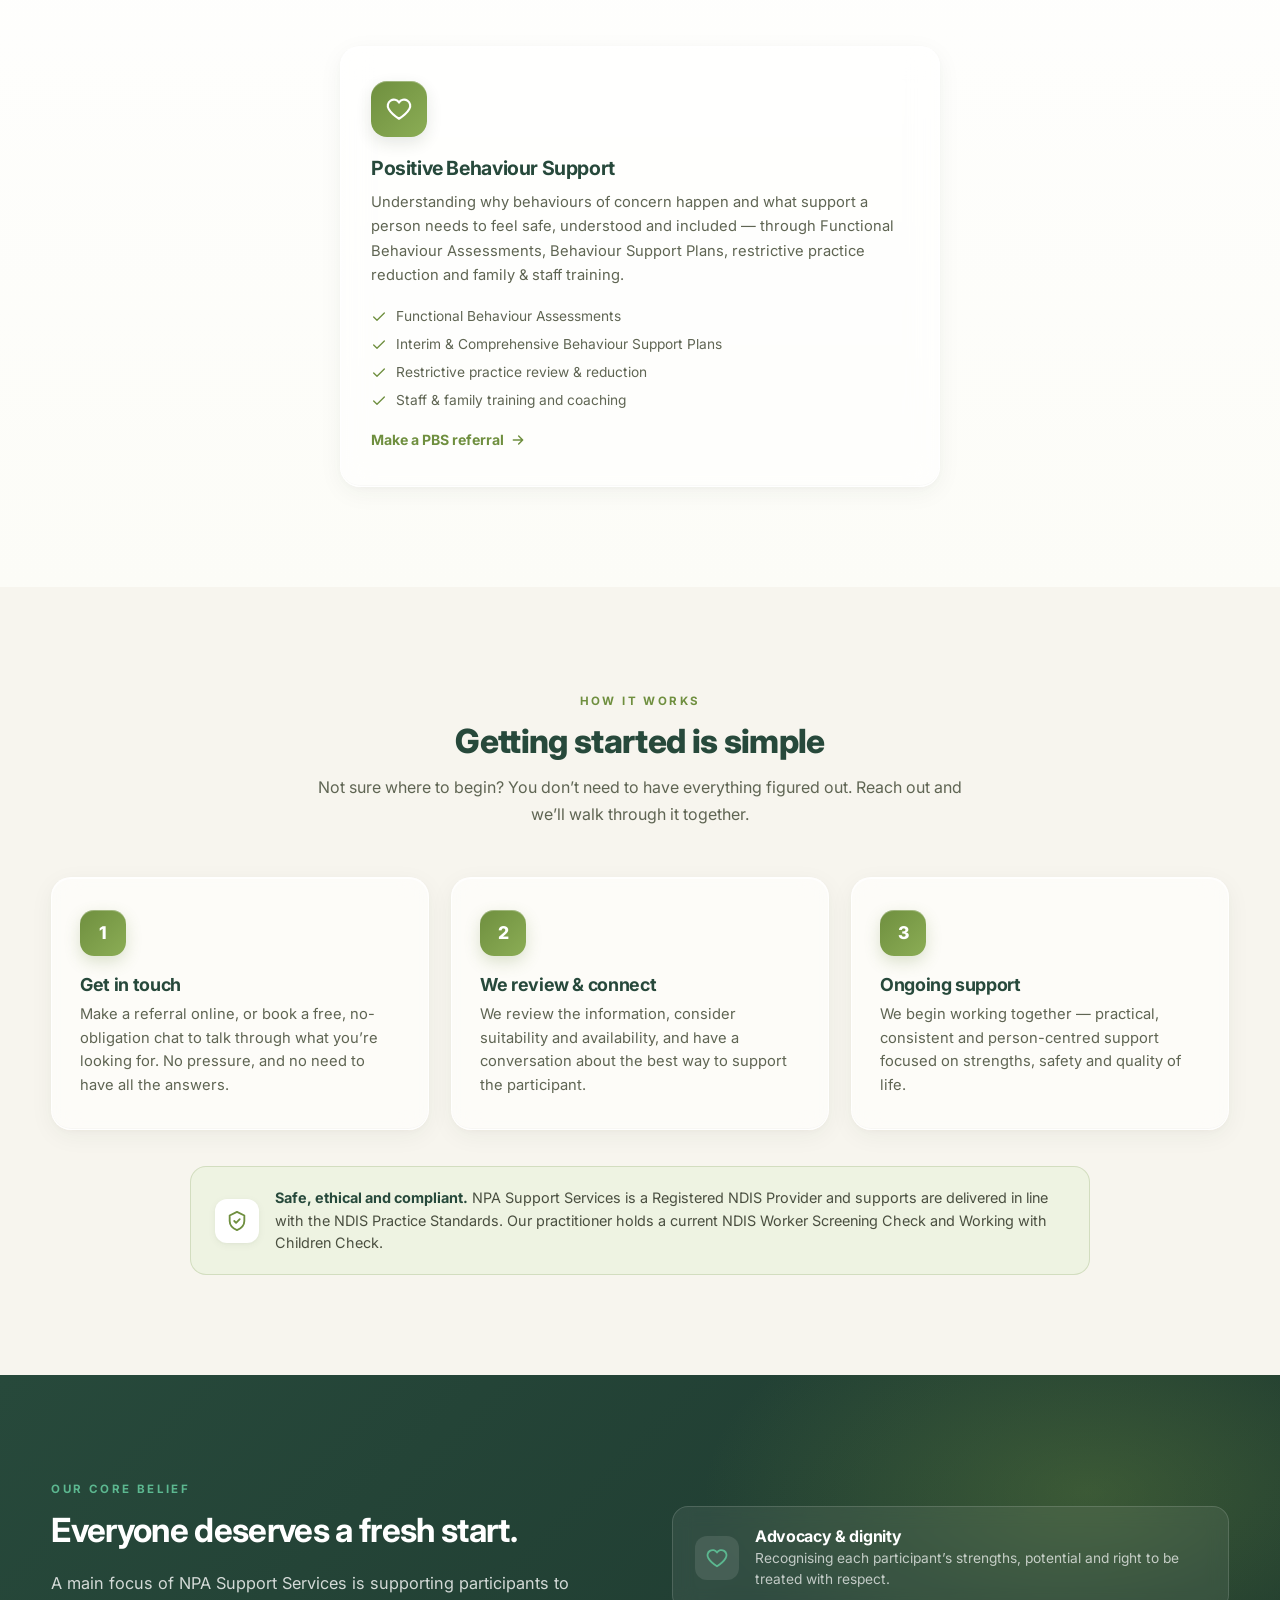
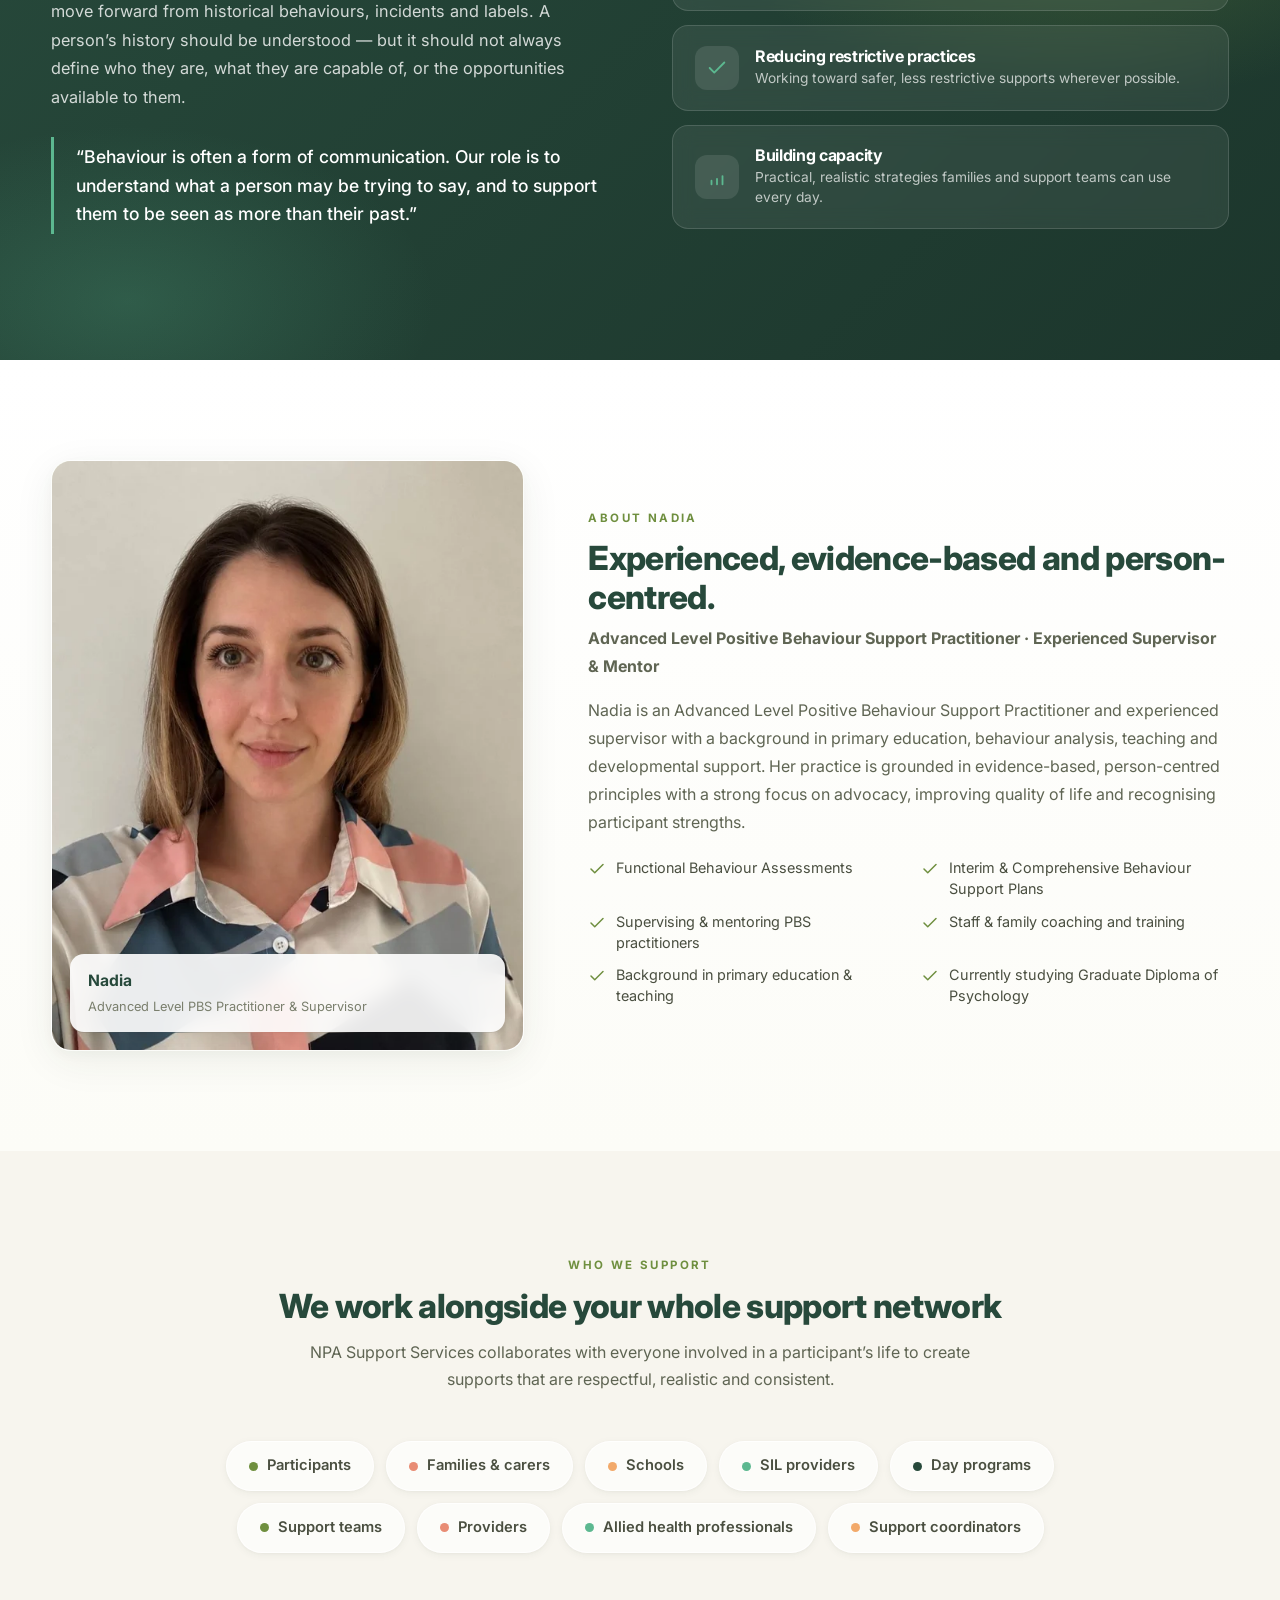
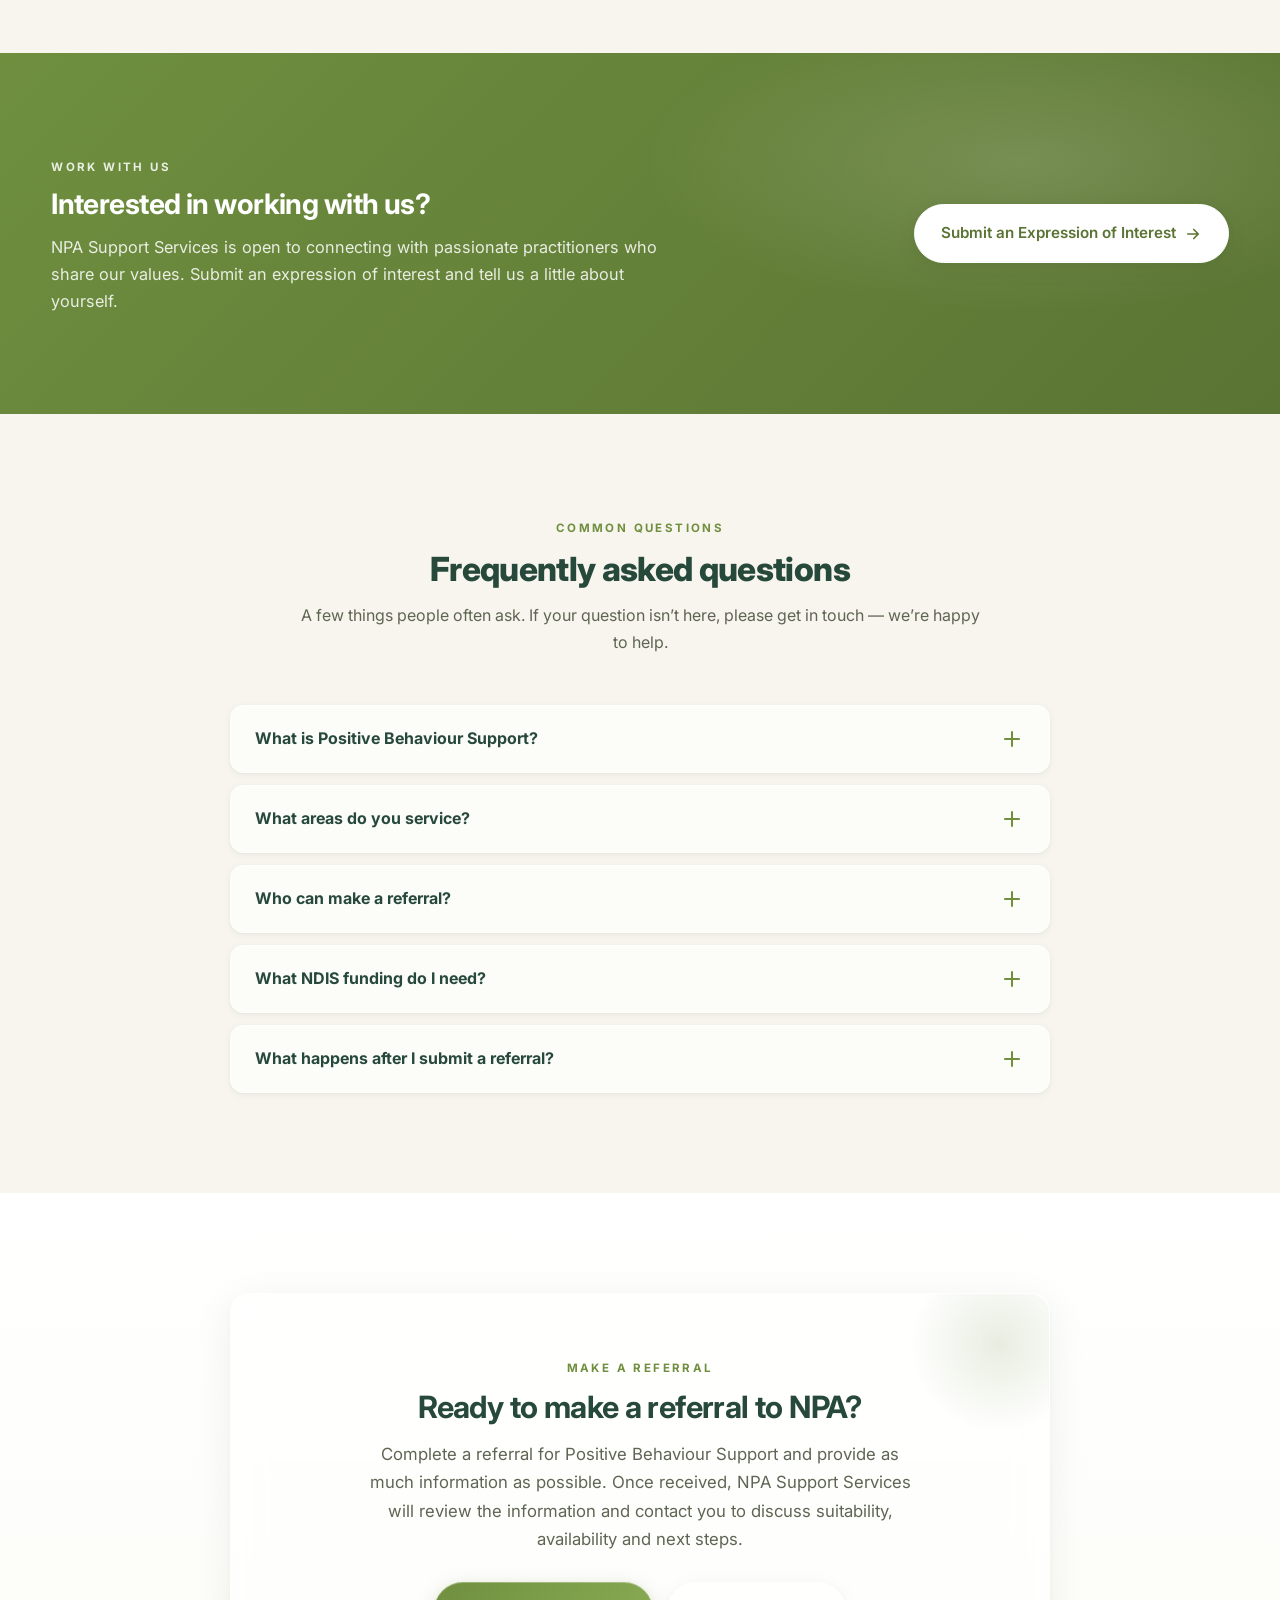
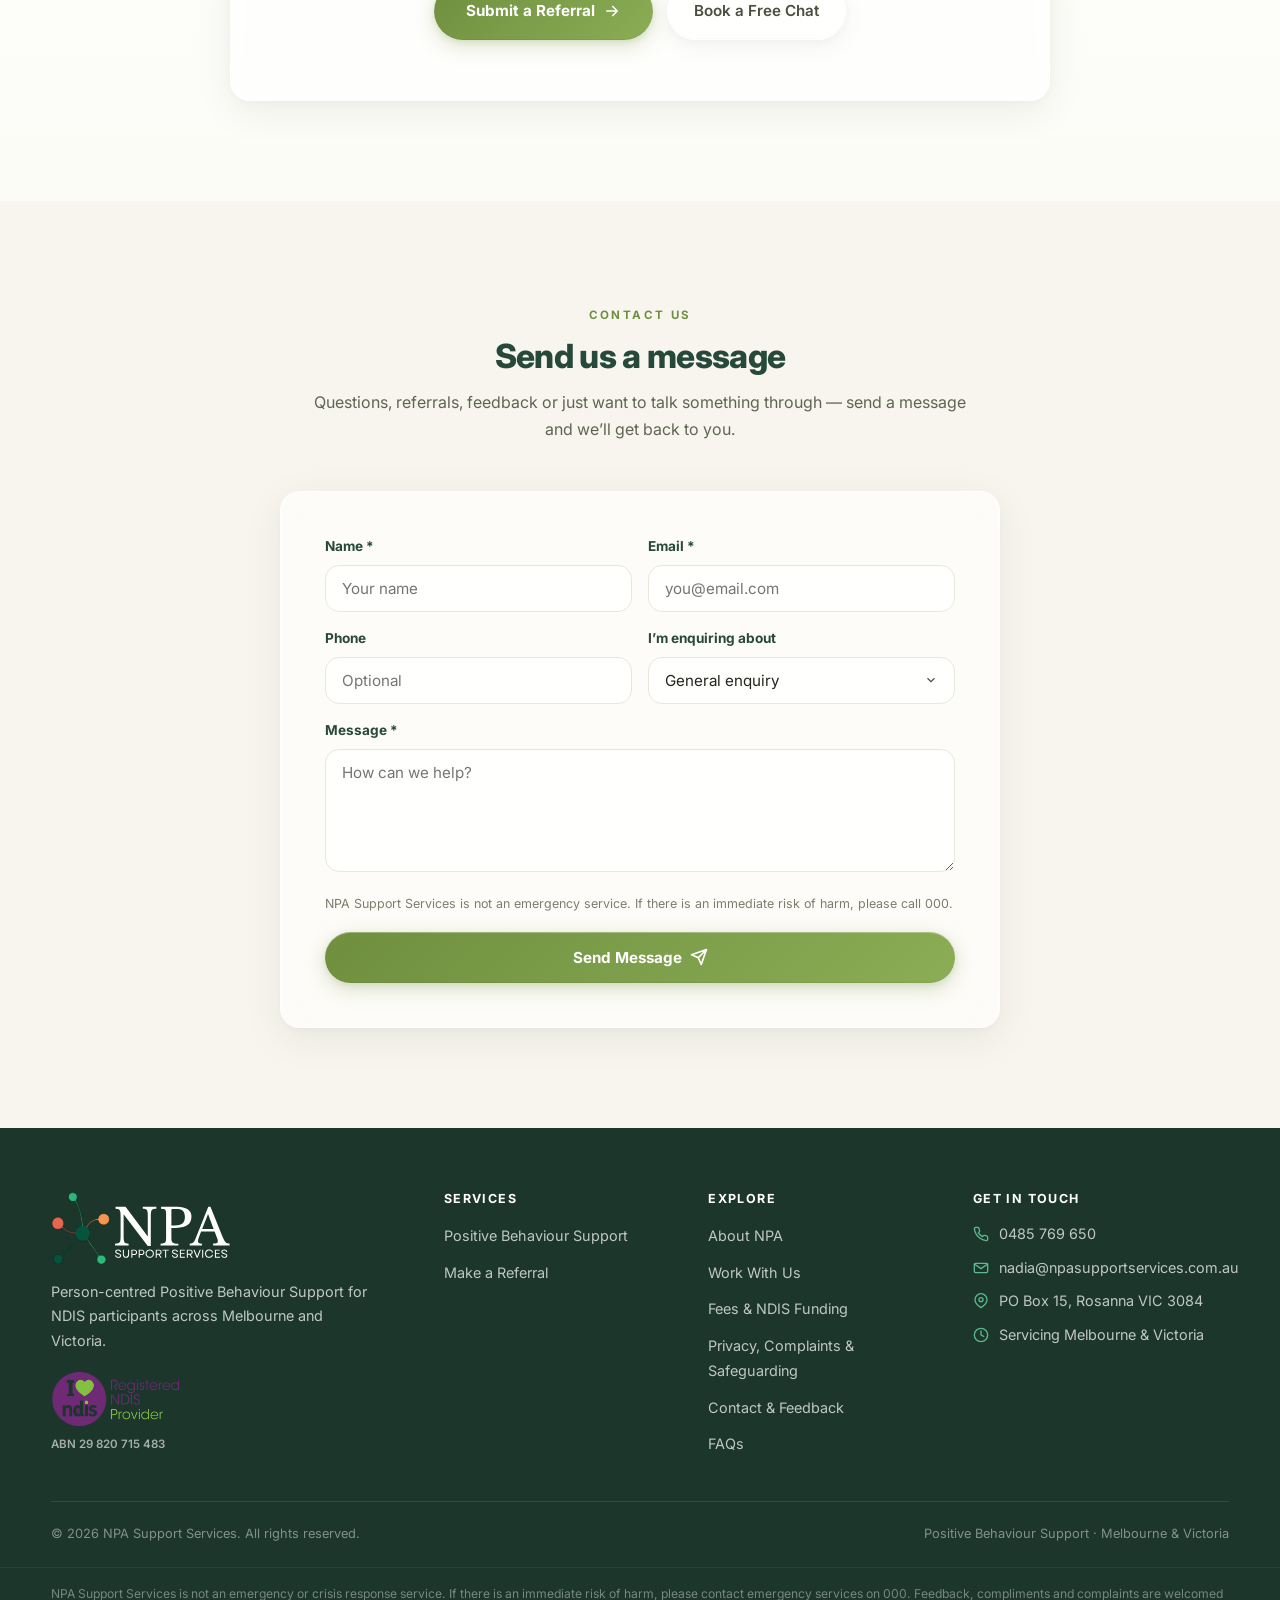
==== commit e28f120c: "PBS-only pivot: remove Support Coordination & Specialist SC site-wide Per Nadia — SC dropped from th" ====
--- a/index.html
+++ b/index.html
@@ -3,13 +3,13 @@
 <head>
 <meta charset="UTF-8">
 <meta name="viewport" content="width=device-width, initial-scale=1.0">
-<title>NPA Support Services | Positive Behaviour Support & Support Coordination — Melbourne & Victoria</title>
-<meta name="description" content="NPA Support Services provides person-centred Positive Behaviour Support, Support Coordination and Specialist Support Coordination for NDIS participants across Melbourne and Victoria.">
-<meta property="og:title" content="NPA Support Services | Positive Behaviour Support & Support Coordination — Melbourne & Victoria">
-<meta property="og:description" content="NPA Support Services provides person-centred Positive Behaviour Support, Support Coordination and Specialist Support Coordination for NDIS participants across Melbourne and Victoria.">
+<title>NPA Support Services | Positive Behaviour Support — Melbourne & Victoria</title>
+<meta name="description" content="NPA Support Services provides person-centred Positive Behaviour Support for NDIS participants across Melbourne and Victoria.">
+<meta property="og:title" content="NPA Support Services | Positive Behaviour Support — Melbourne & Victoria">
+<meta property="og:description" content="NPA Support Services provides person-centred Positive Behaviour Support for NDIS participants across Melbourne and Victoria.">
 <meta property="og:type" content="website">
 <meta property="og:site_name" content="NPA Support Services">
-<meta property="og:url" content="https://rankify-ops.github.io/npa-support-services/">
+<meta property="og:url" content="https://www.npasupportservices.com.au/">
 <link rel="icon" type="image/svg+xml" href="assets/logo-mark.svg">
 <link rel="preconnect" href="https://fonts.googleapis.com">
 <link rel="preconnect" href="https://fonts.gstatic.com" crossorigin>
@@ -27,14 +27,7 @@
     </a>
     <ul class="nav-l">
       <li><a href="index.html">Home</a></li>
-      <li class="has-sub">
-        <a href="#services">Our Services <svg viewBox="0 0 24 24" fill="none" stroke="currentColor" stroke-width="2.5"><path d="M6 9l6 6 6-6" stroke-linecap="round" stroke-linejoin="round"/></svg></a>
-        <ul class="sub">
-          <li><a href="positive-behaviour-support.html">Positive Behaviour Support</a></li>
-          <li><a href="support-coordination.html">Support Coordination</a></li>
-          <li><a href="specialist-support-coordination.html">Specialist Support Coordination</a></li>
-        </ul>
-      </li>
+      <li><a href="positive-behaviour-support.html">Positive Behaviour Support</a></li>
       <li><a href="about.html">About</a></li>
       <li><a href="work-with-us.html">Work With Us</a></li>
       <li><a href="fees-ndis-funding.html">Fees &amp; Funding</a></li>
@@ -51,10 +44,7 @@
 <div class="mdrawer">
   <ul class="mdrawer-list">
     <li><a href="index.html">Home</a></li>
-    <li class="mdrawer-label">Our Services</li>
-    <li><a class="md-sub" href="positive-behaviour-support.html">Positive Behaviour Support</a></li>
-    <li><a class="md-sub" href="support-coordination.html">Support Coordination</a></li>
-    <li><a class="md-sub" href="specialist-support-coordination.html">Specialist Support Coordination</a></li>
+    <li><a href="positive-behaviour-support.html">Positive Behaviour Support</a></li>
     <li><a href="about.html">About</a></li>
     <li><a href="referrals.html">Referrals</a></li>
     <li><a href="work-with-us.html">Work With Us</a></li>
@@ -74,7 +64,7 @@
       <div class="hero-copy">
         <span class="hero-trust">NDIS Registered Provider · Melbourne &amp; Victoria</span>
         <h1>Person-centred support that helps people move forward and have a <span class="accent">fresh start</span>.</h1>
-        <p class="hero-sub">NPA Support Services provides Positive Behaviour Support, Support Coordination and Specialist Support Coordination for NDIS participants — practical, family-focused and grounded in respect.</p>
+        <p class="hero-sub">NPA Support Services provides Positive Behaviour Support for NDIS participants — practical, family-focused and grounded in respect.</p>
         <div class="hero-btns">
           <a href="referrals.html" class="btn-p">Make a Referral
             <svg viewBox="0 0 24 24" fill="none" stroke="currentColor" stroke-width="2.2" width="18" height="18"><path d="M5 12h14M13 6l6 6-6 6" stroke-linecap="round" stroke-linejoin="round"/></svg>
@@ -137,10 +127,10 @@
   <div class="ctr">
     <div class="sec-c fade">
       <span class="sec-tag">Our services</span>
-      <h2 class="sec-t">Three ways NPA can support you</h2>
+      <h2 class="sec-t">How NPA can support you</h2>
       <p class="sec-sub">Person-centred supports delivered in line with the NDIS, tailored to each participant’s strengths, goals and needs.</p>
     </div>
-    <div class="svc-grid">
+    <div class="svc-grid" style="grid-template-columns:minmax(0,600px);justify-content:center">
       <article class="svc-card fade">
         <div class="svc-ico i1"><svg viewBox="0 0 24 24" fill="none" stroke="currentColor" stroke-width="2"><path d="M12 21s-7-4.5-9.5-9A5 5 0 0 1 12 6a5 5 0 0 1 9.5 6c-2.5 4.5-9.5 9-9.5 9z" stroke-linecap="round" stroke-linejoin="round"/></svg></div>
         <h3>Positive Behaviour Support</h3>
@@ -152,30 +142,6 @@
           <li><svg viewBox="0 0 24 24" fill="none" stroke="currentColor" stroke-width="2"><path d="M20 6 9 17l-5-5" stroke-linecap="round" stroke-linejoin="round"/></svg> Staff &amp; family training and coaching</li>
         </ul>
         <a href="referrals.html" class="svc-link">Make a PBS referral <svg viewBox="0 0 24 24" fill="none" stroke="currentColor" stroke-width="2.2"><path d="M5 12h14M13 6l6 6-6 6" stroke-linecap="round" stroke-linejoin="round"/></svg></a>
-      </article>
-      <article class="svc-card fade">
-        <div class="svc-ico i2"><svg viewBox="0 0 24 24" fill="none" stroke="currentColor" stroke-width="2"><circle cx="12" cy="12" r="3"/><path d="M12 2v4M12 18v4M2 12h4M18 12h4M5 5l2.5 2.5M16.5 16.5 19 19M19 5l-2.5 2.5M7.5 16.5 5 19" stroke-linecap="round"/></svg></div>
-        <h3>Support Coordination</h3>
-        <p>Helping participants and families understand their NDIS plan, connect with the right providers, coordinate services and build the confidence to exercise choice and control over their supports.</p>
-        <ul class="svc-feats">
-          <li><svg viewBox="0 0 24 24" fill="none" stroke="currentColor" stroke-width="2"><path d="M20 6 9 17l-5-5" stroke-linecap="round" stroke-linejoin="round"/></svg> Understanding your NDIS plan &amp; funding</li>
-          <li><svg viewBox="0 0 24 24" fill="none" stroke="currentColor" stroke-width="2"><path d="M20 6 9 17l-5-5" stroke-linecap="round" stroke-linejoin="round"/></svg> Connecting with suitable providers</li>
-          <li><svg viewBox="0 0 24 24" fill="none" stroke="currentColor" stroke-width="2"><path d="M20 6 9 17l-5-5" stroke-linecap="round" stroke-linejoin="round"/></svg> Coordinating services &amp; service agreements</li>
-          <li><svg viewBox="0 0 24 24" fill="none" stroke="currentColor" stroke-width="2"><path d="M20 6 9 17l-5-5" stroke-linecap="round" stroke-linejoin="round"/></svg> Building your capacity, choice &amp; control</li>
-        </ul>
-        <a href="referrals.html?form=sc" class="svc-link">Request Support Coordination <svg viewBox="0 0 24 24" fill="none" stroke="currentColor" stroke-width="2.2"><path d="M5 12h14M13 6l6 6-6 6" stroke-linecap="round" stroke-linejoin="round"/></svg></a>
-      </article>
-      <article class="svc-card fade">
-        <div class="svc-ico i3"><svg viewBox="0 0 24 24" fill="none" stroke="currentColor" stroke-width="2"><path d="M12 2 4 6v6c0 5 3.5 8 8 10 4.5-2 8-5 8-10V6z" stroke-linecap="round" stroke-linejoin="round"/><path d="M9 12l2 2 4-4" stroke-linecap="round" stroke-linejoin="round"/></svg></div>
-        <h3>Specialist Support Coordination</h3>
-        <p>A higher level of coordination for participants with more complex needs, risks or multiple service systems involved — identifying gaps, clarifying next steps and supporting safer, more stable supports.</p>
-        <ul class="svc-feats">
-          <li><svg viewBox="0 0 24 24" fill="none" stroke="currentColor" stroke-width="2"><path d="M20 6 9 17l-5-5" stroke-linecap="round" stroke-linejoin="round"/></svg> Complex, high-risk &amp; multi-service situations</li>
-          <li><svg viewBox="0 0 24 24" fill="none" stroke="currentColor" stroke-width="2"><path d="M20 6 9 17l-5-5" stroke-linecap="round" stroke-linejoin="round"/></svg> Coordinating multiple providers &amp; roles</li>
-          <li><svg viewBox="0 0 24 24" fill="none" stroke="currentColor" stroke-width="2"><path d="M20 6 9 17l-5-5" stroke-linecap="round" stroke-linejoin="round"/></svg> Support through major transitions</li>
-          <li><svg viewBox="0 0 24 24" fill="none" stroke="currentColor" stroke-width="2"><path d="M20 6 9 17l-5-5" stroke-linecap="round" stroke-linejoin="round"/></svg> Identifying gaps, risks &amp; next steps</li>
-        </ul>
-        <a href="referrals.html?form=ssc" class="svc-link">Request Specialist SC <svg viewBox="0 0 24 24" fill="none" stroke="currentColor" stroke-width="2.2"><path d="M5 12h14M13 6l6 6-6 6" stroke-linecap="round" stroke-linejoin="round"/></svg></a>
       </article>
     </div>
   </div>
@@ -300,7 +266,7 @@
     <div class="eoi-copy fade">
       <span class="sec-tag">Work with us</span>
       <h2>Interested in working with us?</h2>
-      <p>NPA Support Services is open to connecting with passionate practitioners, support coordinators and specialist support coordinators who share our values. Submit an expression of interest and tell us a little about yourself.</p>
+      <p>NPA Support Services is open to connecting with passionate practitioners who share our values. Submit an expression of interest and tell us a little about yourself.</p>
     </div>
     <a href="#contact" class="btn-s fade">Submit an Expression of Interest
       <svg viewBox="0 0 24 24" fill="none" stroke="currentColor" stroke-width="2.2"><path d="M5 12h14M13 6l6 6-6 6" stroke-linecap="round" stroke-linejoin="round"/></svg>
@@ -331,7 +297,7 @@
       </details>
       <details class="faq-item">
         <summary>What NDIS funding do I need? <span class="faq-plus"></span></summary>
-        <div class="faq-a">Positive Behaviour Support is funded under Improved Relationships, while Support Coordination and Specialist Support Coordination sit under the relevant Support Coordination funding in your plan. You can be self-managed, plan-managed or agency-managed. If you’re not sure what your plan includes, contact us and we can help review this with you.</div>
+        <div class="faq-a">Positive Behaviour Support is funded under Improved Relationships in the NDIS plan. You can be self-managed, plan-managed or agency-managed. If you’re not sure what your plan includes, contact us and we can help review this with you.</div>
       </details>
       <details class="faq-item">
         <summary>What happens after I submit a referral? <span class="faq-plus"></span></summary>
@@ -347,7 +313,7 @@
     <div class="cta-card fade">
       <span class="sec-tag">Make a referral</span>
       <h2>Ready to make a referral to NPA?</h2>
-      <p>Complete a referral for Positive Behaviour Support, Support Coordination or Specialist Support Coordination and provide as much information as possible. Once received, NPA Support Services will review the information and contact you to discuss suitability, availability and next steps.</p>
+      <p>Complete a referral for Positive Behaviour Support and provide as much information as possible. Once received, NPA Support Services will review the information and contact you to discuss suitability, availability and next steps.</p>
       <div class="cta-btns">
         <a href="referrals.html" class="btn-p">Submit a Referral
           <svg viewBox="0 0 24 24" fill="none" stroke="currentColor" stroke-width="2.2" width="18" height="18"><path d="M5 12h14M13 6l6 6-6 6" stroke-linecap="round" stroke-linejoin="round"/></svg>
@@ -391,8 +357,6 @@
           <select id="cf-topic" name="enquiry_type">
             <option>General enquiry</option>
             <option>Positive Behaviour Support</option>
-            <option>Support Coordination</option>
-            <option>Specialist Support Coordination</option>
             <option>Making a referral</option>
             <option>Working with NPA</option>
             <option>Feedback, compliment or complaint</option>
@@ -420,7 +384,7 @@
         <a href="index.html" class="logo">
           <img class="logo-img" src="images/npa-logo-white.svg" alt="NPA Support Services">
         </a>
-        <p>Person-centred Positive Behaviour Support, Support Coordination and Specialist Support Coordination for NDIS participants across Melbourne and Victoria.</p>
+        <p>Person-centred Positive Behaviour Support for NDIS participants across Melbourne and Victoria.</p>
         <div class="footer-ndis">
           <img class="fn-logo" src="images/ndis-registered-provider.webp" alt="Registered NDIS Provider">
           <span class="fn-reg">ABN 29 820 715 483</span>
@@ -430,8 +394,6 @@
         <h5>Services</h5>
         <ul class="footer-links">
           <li><a href="positive-behaviour-support.html">Positive Behaviour Support</a></li>
-          <li><a href="support-coordination.html">Support Coordination</a></li>
-          <li><a href="specialist-support-coordination.html">Specialist Support Coordination</a></li>
           <li><a href="referrals.html">Make a Referral</a></li>
         </ul>
       </div>
@@ -458,7 +420,7 @@
     </div>
     <div class="footer-bottom">
       <span>&copy; <span id="year">2026</span> NPA Support Services. All rights reserved.</span>
-      <span>Positive Behaviour Support &middot; Support Coordination &middot; Specialist Support Coordination</span>
+      <span>Positive Behaviour Support &middot; Melbourne &amp; Victoria</span>
     </div>
   </div>
   <p class="footer-disclaimer">NPA Support Services is not an emergency or crisis response service. If there is an immediate risk of harm, please contact emergency services on 000. Feedback, compliments and complaints are welcomed and will be treated seriously, respectfully and confidentially.</p>
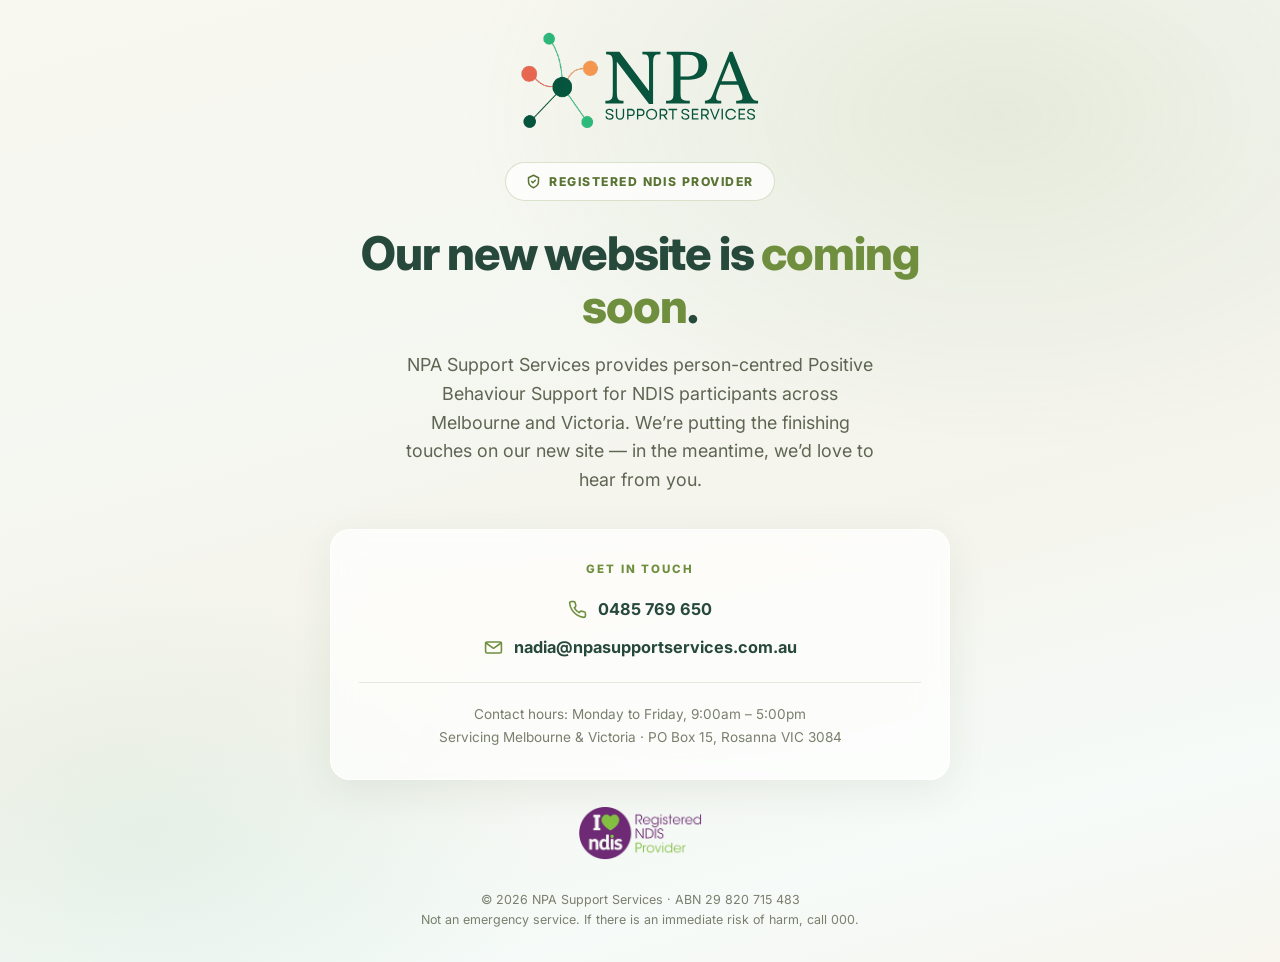
==== commit 948b38f5: "Put site behind Coming Soon holding page (temporary) Client request while NDIS registration details " ====
--- a/index.html
+++ b/index.html
@@ -3,10 +3,12 @@
 <head>
 <meta charset="UTF-8">
 <meta name="viewport" content="width=device-width, initial-scale=1.0">
-<title>NPA Support Services | Positive Behaviour Support — Melbourne & Victoria</title>
-<meta name="description" content="NPA Support Services provides person-centred Positive Behaviour Support for NDIS participants across Melbourne and Victoria.">
-<meta property="og:title" content="NPA Support Services | Positive Behaviour Support — Melbourne & Victoria">
-<meta property="og:description" content="NPA Support Services provides person-centred Positive Behaviour Support for NDIS participants across Melbourne and Victoria.">
+<script>(function(){try{if(sessionStorage.getItem("npaPreview")==="1"){location.replace("home.html");}}catch(e){}})();</script>
+<title>NPA Support Services | Positive Behaviour Support &mdash; Coming Soon</title>
+<meta name="description" content="NPA Support Services — Registered NDIS Provider delivering Positive Behaviour Support across Melbourne and Victoria. Our new website is coming soon.">
+<meta name="robots" content="noindex">
+<meta property="og:title" content="NPA Support Services | Coming Soon">
+<meta property="og:description" content="Registered NDIS Provider delivering Positive Behaviour Support across Melbourne and Victoria. Our new website is coming soon.">
 <meta property="og:type" content="website">
 <meta property="og:site_name" content="NPA Support Services">
 <meta property="og:url" content="https://www.npasupportservices.com.au/">
@@ -14,426 +16,73 @@
 <link rel="preconnect" href="https://fonts.googleapis.com">
 <link rel="preconnect" href="https://fonts.gstatic.com" crossorigin>
 <link href="https://fonts.googleapis.com/css2?family=Inter:wght@400;500;600;700;800&display=swap" rel="stylesheet">
-<link rel="stylesheet" href="assets/site.css">
+<style>
+*{margin:0;padding:0;box-sizing:border-box}
+:root{--brand:#6f8f3f;--brand-2:#8bad55;--brand-dark:#5a7433;--forest:#27493b;--forest-2:#1c362c;--mint:#5cb890;--cream:#f7f5ee;--g600:#5f6553;--g500:#7a7f6d;--g200:#e6e7dd}
+html,body{min-height:100%}
+body{font-family:'Inter',-apple-system,BlinkMacSystemFont,'Segoe UI',sans-serif;color:#33372c;-webkit-font-smoothing:antialiased;line-height:1.6;
+  background:linear-gradient(165deg,#f8f7f0 0%,rgba(111,143,63,.07) 34%,#f5f4ec 58%,rgba(92,184,144,.06) 84%,#f7f5ee 100%);
+  display:flex;align-items:center;justify-content:center;padding:32px 20px;min-height:100vh;position:relative;overflow-x:hidden}
+body::before{content:'';position:absolute;inset:0;pointer-events:none;background:
+  radial-gradient(ellipse 60% 50% at 78% 12%,rgba(111,143,63,.12),transparent 70%),
+  radial-gradient(ellipse 50% 45% at 12% 88%,rgba(92,184,144,.10),transparent 62%)}
+.wrap{position:relative;z-index:2;width:100%;max-width:620px;text-align:center}
+.logo{height:96px;width:auto;margin:0 auto 34px;display:block}
+.badge{display:inline-flex;align-items:center;gap:8px;background:rgba(255,255,255,.75);border:1px solid rgba(111,143,63,.25);
+  border-radius:50px;padding:9px 20px;font-size:.76rem;font-weight:800;letter-spacing:.12em;text-transform:uppercase;color:var(--brand-dark);
+  margin-bottom:26px;backdrop-filter:blur(12px);-webkit-backdrop-filter:blur(12px)}
+.badge svg{width:15px;height:15px}
+h1{font-size:clamp(1.9rem,5vw,2.9rem);line-height:1.14;color:var(--forest);letter-spacing:-.025em;font-weight:800;margin-bottom:18px}
+h1 .accent{color:var(--brand)}
+.lede{font-size:clamp(1rem,2.4vw,1.12rem);color:var(--g600);max-width:480px;margin:0 auto 34px}
+.card{background:rgba(255,255,255,.72);border:1px solid rgba(255,255,255,.9);border-radius:20px;padding:30px 28px;
+  box-shadow:0 10px 40px rgba(40,60,30,.08);backdrop-filter:blur(16px) saturate(1.4);-webkit-backdrop-filter:blur(16px) saturate(1.4)}
+.card-label{font-size:.72rem;font-weight:800;letter-spacing:.16em;text-transform:uppercase;color:var(--brand);margin-bottom:18px}
+.contacts{display:flex;flex-direction:column;gap:12px;align-items:center}
+.contact{display:inline-flex;align-items:center;gap:11px;font-size:1.02rem;font-weight:700;color:var(--forest);text-decoration:none;transition:color .2s}
+.contact:hover{color:var(--brand-dark)}
+.contact svg{width:19px;height:19px;color:var(--brand);flex-shrink:0}
+.meta{margin-top:22px;padding-top:20px;border-top:1px solid var(--g200);font-size:.85rem;color:var(--g500);line-height:1.7}
+.foot{margin-top:30px;font-size:.78rem;color:var(--g500)}
+.ndis{height:54px;width:auto;margin:26px auto 0;display:block}
+@media(max-width:520px){.logo{height:74px}.card{padding:26px 20px}}
+</style>
 </head>
 <body>
+  <div class="wrap">
+    <img class="logo" src="images/npa-logo.svg" alt="NPA Support Services">
 
-<!-- ============ NAV ============ -->
-<nav class="nav">
-  <div class="nav-in">
-    <a href="index.html" class="logo" aria-label="NPA Support Services home">
-      <img class="logo-img logo-light" src="images/npa-logo-white.svg" alt="NPA Support Services">
-      <img class="logo-img logo-dark" src="images/npa-logo.svg" alt="NPA Support Services">
-    </a>
-    <ul class="nav-l">
-      <li><a href="index.html">Home</a></li>
-      <li><a href="positive-behaviour-support.html">Positive Behaviour Support</a></li>
-      <li><a href="about.html">About</a></li>
-      <li><a href="work-with-us.html">Work With Us</a></li>
-      <li><a href="fees-ndis-funding.html">Fees &amp; Funding</a></li>
-      <li><a href="contact.html">Contact</a></li>
-    </ul>
-    <div class="nav-r">
-      <a href="referrals.html" class="nav-cta">Make a Referral</a>
-      <button class="mob-tog" aria-label="Open menu"><span class="mob-bars"><span></span><span></span><span></span></span><span class="mob-lbl">Menu</span></button>
-    </div>
-  </div>
-</nav>
+    <span class="badge">
+      <svg viewBox="0 0 24 24" fill="none" stroke="currentColor" stroke-width="2.4"><path d="M12 2 4 6v6c0 5 3.5 8 8 10 4.5-2 8-5 8-10V6z" stroke-linecap="round" stroke-linejoin="round"/><path d="M9 12l2 2 4-4" stroke-linecap="round" stroke-linejoin="round"/></svg>
+      Registered NDIS Provider
+    </span>
 
-<!-- ============ MOBILE DRAWER ============ -->
-<div class="mdrawer">
-  <ul class="mdrawer-list">
-    <li><a href="index.html">Home</a></li>
-    <li><a href="positive-behaviour-support.html">Positive Behaviour Support</a></li>
-    <li><a href="about.html">About</a></li>
-    <li><a href="referrals.html">Referrals</a></li>
-    <li><a href="work-with-us.html">Work With Us</a></li>
-    <li><a href="fees-ndis-funding.html">Fees &amp; NDIS Funding</a></li>
-    <li><a href="contact.html">Contact</a></li>
-  </ul>
-  <div class="mdrawer-cta">
-    <a href="contact.html" class="mc-call">Contact Us</a>
-    <a href="referrals.html" class="mc-quote">Make a Referral</a>
-  </div>
-</div>
+    <h1>Our new website is <span class="accent">coming soon</span>.</h1>
+    <p class="lede">NPA Support Services provides person-centred Positive Behaviour Support for NDIS participants across Melbourne and Victoria. We&rsquo;re putting the finishing touches on our new site &mdash; in the meantime, we&rsquo;d love to hear from you.</p>
 
-<!-- ============ HERO ============ -->
-<header class="hero">
-  <div class="ctr">
-    <div class="hero-split">
-      <div class="hero-copy">
-        <span class="hero-trust">NDIS Registered Provider · Melbourne &amp; Victoria</span>
-        <h1>Person-centred support that helps people move forward and have a <span class="accent">fresh start</span>.</h1>
-        <p class="hero-sub">NPA Support Services provides Positive Behaviour Support for NDIS participants — practical, family-focused and grounded in respect.</p>
-        <div class="hero-btns">
-          <a href="referrals.html" class="btn-p">Make a Referral
-            <svg viewBox="0 0 24 24" fill="none" stroke="currentColor" stroke-width="2.2" width="18" height="18"><path d="M5 12h14M13 6l6 6-6 6" stroke-linecap="round" stroke-linejoin="round"/></svg>
-          </a>
-          <a href="#services" class="btn-s">Learn About Our Services</a>
-        </div>
-        <p class="hero-orchat">Not ready to refer? <a href="mailto:nadia@npasupportservices.com.au?subject=Free%20initial%20chat">Book a free, no-obligation chat →</a></p>
+    <div class="card">
+      <div class="card-label">Get in touch</div>
+      <div class="contacts">
+        <a class="contact" href="tel:0485769650">
+          <svg viewBox="0 0 24 24" fill="none" stroke="currentColor" stroke-width="2"><path d="M22 16.9v3a2 2 0 0 1-2.2 2 19.8 19.8 0 0 1-8.6-3.1 19.5 19.5 0 0 1-6-6A19.8 19.8 0 0 1 2.1 4.2 2 2 0 0 1 4.1 2h3a2 2 0 0 1 2 1.7c.1 1 .4 2 .7 2.9a2 2 0 0 1-.5 2.1L8 10a16 16 0 0 0 6 6l1.3-1.3a2 2 0 0 1 2.1-.5c.9.3 1.9.6 2.9.7a2 2 0 0 1 1.7 2z" stroke-linecap="round" stroke-linejoin="round"/></svg>
+          0485 769 650
+        </a>
+        <a class="contact" href="mailto:nadia@npasupportservices.com.au">
+          <svg viewBox="0 0 24 24" fill="none" stroke="currentColor" stroke-width="2"><rect x="2" y="5" width="20" height="14" rx="2"/><path d="M22 6l-10 7L2 6" stroke-linecap="round" stroke-linejoin="round"/></svg>
+          nadia@npasupportservices.com.au
+        </a>
       </div>
-
-      <div class="hero-visual">
-        <div class="hero-ndis">
-          <img src="images/ndis-registered-provider.webp" alt="Registered NDIS Provider">
-          <img class="hero-illust" src="images/community-illustration.webp" alt="">
-        </div>
-        <div class="hero-card">
-          <span class="hero-card-eyebrow">How we work</span>
-          <h3>Understanding the person behind the behaviour.</h3>
-          <ul class="hero-values">
-            <li><span class="hv-ico"><svg viewBox="0 0 24 24" fill="none" stroke="currentColor" stroke-width="2"><path d="M12 21s-7-4.5-9.5-9A5 5 0 0 1 12 6a5 5 0 0 1 9.5 6c-2.5 4.5-9.5 9-9.5 9z" stroke-linecap="round" stroke-linejoin="round"/></svg></span> Reduce risk and behaviours of concern</li>
-            <li><span class="hv-ico"><svg viewBox="0 0 24 24" fill="none" stroke="currentColor" stroke-width="2"><path d="M12 20v-6M6 20v-4M18 20v-9" stroke-linecap="round"/></svg></span> Build skills, communication and consistency</li>
-            <li><span class="hv-ico"><svg viewBox="0 0 24 24" fill="none" stroke="currentColor" stroke-width="2"><path d="M20 6 9 17l-5-5" stroke-linecap="round" stroke-linejoin="round"/></svg></span> Work toward reducing restrictive practices</li>
-            <li><span class="hv-ico"><svg viewBox="0 0 24 24" fill="none" stroke="currentColor" stroke-width="2"><circle cx="12" cy="8" r="4"/><path d="M4 21c0-4 4-6 8-6s8 2 8 6" stroke-linecap="round"/></svg></span> Improve quality of life, every day</li>
-          </ul>
-        </div>
-        <div class="hero-float">
-          <span class="hf-dot"><svg viewBox="0 0 24 24" fill="none" stroke="currentColor" stroke-width="2"><path d="M12 21s-7-4.5-9.5-9A5 5 0 0 1 12 6a5 5 0 0 1 9.5 6c-2.5 4.5-9.5 9-9.5 9z" stroke-linecap="round" stroke-linejoin="round"/></svg></span>
-          <p><strong>Seen as more than a label.</strong>Everyone deserves the chance to move forward.</p>
-        </div>
+      <div class="meta">
+        Contact hours: Monday to Friday, 9:00am &ndash; 5:00pm<br>
+        Servicing Melbourne &amp; Victoria &middot; PO Box 15, Rosanna VIC 3084
       </div>
     </div>
+
+    <img class="ndis" src="images/ndis-registered-provider.webp" alt="Registered NDIS Provider">
+
+    <p class="foot">&copy; <span id="y">2026</span> NPA Support Services &middot; ABN 29 820 715 483<br>
+    Not an emergency service. If there is an immediate risk of harm, call 000.</p>
   </div>
-</header>
-
-<!-- ============ TRUST STRIP ============ -->
-<div class="trust-strip">
-  <div class="ctr">
-    <span class="trust-item"><svg viewBox="0 0 24 24" fill="none" stroke="currentColor" stroke-width="2"><path d="M12 2 4 6v6c0 5 3.5 8 8 10 4.5-2 8-5 8-10V6z" stroke-linecap="round" stroke-linejoin="round"/></svg> Registered NDIS Provider</span>
-    <span class="trust-item"><svg viewBox="0 0 24 24" fill="none" stroke="currentColor" stroke-width="2"><path d="M12 21s-7-4.5-9.5-9A5 5 0 0 1 12 6a5 5 0 0 1 9.5 6c-2.5 4.5-9.5 9-9.5 9z" stroke-linecap="round" stroke-linejoin="round"/></svg> Person-centred &amp; ethical</span>
-    <span class="trust-item"><svg viewBox="0 0 24 24" fill="none" stroke="currentColor" stroke-width="2"><circle cx="12" cy="12" r="10"/><path d="M8 12h8M12 8v8" stroke-linecap="round"/></svg> Melbourne &amp; Victoria wide</span>
-    <span class="trust-item"><svg viewBox="0 0 24 24" fill="none" stroke="currentColor" stroke-width="2"><path d="M17 21v-2a4 4 0 0 0-4-4H5a4 4 0 0 0-4 4v2M9 11a4 4 0 1 0 0-8 4 4 0 0 0 0 8zM23 21v-2a4 4 0 0 0-3-3.87M16 3.13A4 4 0 0 1 16 11" stroke-linecap="round" stroke-linejoin="round"/></svg> Supporting children, young people &amp; adults</span>
-  </div>
-</div>
-
-<!-- ============ INTRO ============ -->
-<section class="sec sec-cream">
-  <div class="ctr sec-c fade">
-    <span class="sec-tag">Who we are</span>
-    <h2 class="sec-t">Support that is person-centred, practical and family-focused.</h2>
-    <p class="sec-sub">We work alongside participants, families, carers, schools, support teams, providers and allied health professionals to build safer, more consistent and meaningful supports. Our approach focuses on understanding the person, reducing behaviours of concern, improving communication, building skills and improving quality of life.</p>
-    <div class="hero-badges">
-      <span class="hero-badge"><svg viewBox="0 0 24 24" fill="none" stroke="currentColor" stroke-width="2"><path d="M20 6 9 17l-5-5" stroke-linecap="round" stroke-linejoin="round"/></svg> Advanced Level PBS Practitioner</span>
-      <span class="hero-badge"><svg viewBox="0 0 24 24" fill="none" stroke="currentColor" stroke-width="2"><path d="M20 6 9 17l-5-5" stroke-linecap="round" stroke-linejoin="round"/></svg> Evidence-based &amp; ethical</span>
-      <span class="hero-badge"><svg viewBox="0 0 24 24" fill="none" stroke="currentColor" stroke-width="2"><path d="M20 6 9 17l-5-5" stroke-linecap="round" stroke-linejoin="round"/></svg> Family &amp; strengths-based</span>
-    </div>
-  </div>
-</section>
-
-<!-- ============ SERVICES ============ -->
-<section class="sec sec-white" id="services">
-  <div class="ctr">
-    <div class="sec-c fade">
-      <span class="sec-tag">Our services</span>
-      <h2 class="sec-t">How NPA can support you</h2>
-      <p class="sec-sub">Person-centred supports delivered in line with the NDIS, tailored to each participant’s strengths, goals and needs.</p>
-    </div>
-    <div class="svc-grid" style="grid-template-columns:minmax(0,600px);justify-content:center">
-      <article class="svc-card fade">
-        <div class="svc-ico i1"><svg viewBox="0 0 24 24" fill="none" stroke="currentColor" stroke-width="2"><path d="M12 21s-7-4.5-9.5-9A5 5 0 0 1 12 6a5 5 0 0 1 9.5 6c-2.5 4.5-9.5 9-9.5 9z" stroke-linecap="round" stroke-linejoin="round"/></svg></div>
-        <h3>Positive Behaviour Support</h3>
-        <p>Understanding why behaviours of concern happen and what support a person needs to feel safe, understood and included — through Functional Behaviour Assessments, Behaviour Support Plans, restrictive practice reduction and family &amp; staff training.</p>
-        <ul class="svc-feats">
-          <li><svg viewBox="0 0 24 24" fill="none" stroke="currentColor" stroke-width="2"><path d="M20 6 9 17l-5-5" stroke-linecap="round" stroke-linejoin="round"/></svg> Functional Behaviour Assessments</li>
-          <li><svg viewBox="0 0 24 24" fill="none" stroke="currentColor" stroke-width="2"><path d="M20 6 9 17l-5-5" stroke-linecap="round" stroke-linejoin="round"/></svg> Interim &amp; Comprehensive Behaviour Support Plans</li>
-          <li><svg viewBox="0 0 24 24" fill="none" stroke="currentColor" stroke-width="2"><path d="M20 6 9 17l-5-5" stroke-linecap="round" stroke-linejoin="round"/></svg> Restrictive practice review &amp; reduction</li>
-          <li><svg viewBox="0 0 24 24" fill="none" stroke="currentColor" stroke-width="2"><path d="M20 6 9 17l-5-5" stroke-linecap="round" stroke-linejoin="round"/></svg> Staff &amp; family training and coaching</li>
-        </ul>
-        <a href="referrals.html" class="svc-link">Make a PBS referral <svg viewBox="0 0 24 24" fill="none" stroke="currentColor" stroke-width="2.2"><path d="M5 12h14M13 6l6 6-6 6" stroke-linecap="round" stroke-linejoin="round"/></svg></a>
-      </article>
-    </div>
-  </div>
-</section>
-
-<!-- ============ HOW IT WORKS ============ -->
-<section class="sec sec-cream" id="how">
-  <div class="ctr">
-    <div class="sec-c fade">
-      <span class="sec-tag">How it works</span>
-      <h2 class="sec-t">Getting started is simple</h2>
-      <p class="sec-sub">Not sure where to begin? You don’t need to have everything figured out. Reach out and we’ll walk through it together.</p>
-    </div>
-    <div class="steps">
-      <div class="step fade">
-        <div class="step-num">1</div>
-        <h3>Get in touch</h3>
-        <p>Make a referral online, or book a free, no-obligation chat to talk through what you’re looking for. No pressure, and no need to have all the answers.</p>
-      </div>
-      <div class="step fade">
-        <div class="step-num">2</div>
-        <h3>We review &amp; connect</h3>
-        <p>We review the information, consider suitability and availability, and have a conversation about the best way to support the participant.</p>
-      </div>
-      <div class="step fade">
-        <div class="step-num">3</div>
-        <h3>Ongoing support</h3>
-        <p>We begin working together — practical, consistent and person-centred support focused on strengths, safety and quality of life.</p>
-      </div>
-    </div>
-    <div class="safety-note fade">
-      <span class="sn-ico"><svg viewBox="0 0 24 24" fill="none" stroke="currentColor" stroke-width="2"><path d="M12 2 4 6v6c0 5 3.5 8 8 10 4.5-2 8-5 8-10V6z" stroke-linecap="round" stroke-linejoin="round"/><path d="M9 12l2 2 4-4" stroke-linecap="round" stroke-linejoin="round"/></svg></span>
-      <p><strong>Safe, ethical and compliant.</strong> NPA Support Services is a Registered NDIS Provider and supports are delivered in line with the NDIS Practice Standards. Our practitioner holds a current NDIS Worker Screening Check and Working with Children Check.</p>
-    </div>
-  </div>
-</section>
-
-<!-- ============ FRESH START ============ -->
-<section class="sec fresh">
-  <div class="ctr">
-    <div class="fresh-grid">
-      <div class="fade">
-        <span class="sec-tag">Our core belief</span>
-        <h2>Everyone deserves a fresh start.</h2>
-        <p>A main focus of NPA Support Services is supporting participants to move forward from historical behaviours, incidents and labels. A person’s history should be understood — but it should not always define who they are, what they are capable of, or the opportunities available to them.</p>
-        <blockquote class="fresh-quote">“Behaviour is often a form of communication. Our role is to understand what a person may be trying to say, and to support them to be seen as more than their past.”</blockquote>
-      </div>
-      <div class="fresh-pills fade">
-        <div class="fresh-pill">
-          <span class="fp-ico"><svg viewBox="0 0 24 24" fill="none" stroke="currentColor" stroke-width="2"><path d="M12 21s-7-4.5-9.5-9A5 5 0 0 1 12 6a5 5 0 0 1 9.5 6c-2.5 4.5-9.5 9-9.5 9z" stroke-linecap="round" stroke-linejoin="round"/></svg></span>
-          <div><h4>Advocacy &amp; dignity</h4><p>Recognising each participant’s strengths, potential and right to be treated with respect.</p></div>
-        </div>
-        <div class="fresh-pill">
-          <span class="fp-ico"><svg viewBox="0 0 24 24" fill="none" stroke="currentColor" stroke-width="2"><path d="M20 6 9 17l-5-5" stroke-linecap="round" stroke-linejoin="round"/></svg></span>
-          <div><h4>Reducing restrictive practices</h4><p>Working toward safer, less restrictive supports wherever possible.</p></div>
-        </div>
-        <div class="fresh-pill">
-          <span class="fp-ico"><svg viewBox="0 0 24 24" fill="none" stroke="currentColor" stroke-width="2"><path d="M12 20v-6M6 20v-4M18 20v-9" stroke-linecap="round"/></svg></span>
-          <div><h4>Building capacity</h4><p>Practical, realistic strategies families and support teams can use every day.</p></div>
-        </div>
-      </div>
-    </div>
-  </div>
-</section>
-
-<!-- ============ ABOUT NADIA ============ -->
-<section class="sec sec-white" id="about">
-  <div class="ctr">
-    <div class="about-grid">
-      <div class="about-photo fade">
-        <div class="about-photo-inner">
-          <img src="images/nadia.webp" alt="Nadia — Advanced Level Positive Behaviour Support Practitioner">
-          <div class="about-photo-tag">
-            <strong>Nadia</strong>
-            <span>Advanced Level PBS Practitioner &amp; Supervisor</span>
-          </div>
-        </div>
-      </div>
-      <div class="about-body fade">
-        <span class="sec-tag">About Nadia</span>
-        <h2 class="sec-t">Experienced, evidence-based and person-centred.</h2>
-        <p class="about-role">Advanced Level Positive Behaviour Support Practitioner · Experienced Supervisor &amp; Mentor</p>
-        <p>Nadia is an Advanced Level Positive Behaviour Support Practitioner and experienced supervisor with a background in primary education, behaviour analysis, teaching and developmental support. Her practice is grounded in evidence-based, person-centred principles with a strong focus on advocacy, improving quality of life and recognising participant strengths.</p>
-        <ul class="about-creds">
-          <li><svg viewBox="0 0 24 24" fill="none" stroke="currentColor" stroke-width="2"><path d="M20 6 9 17l-5-5" stroke-linecap="round" stroke-linejoin="round"/></svg> Functional Behaviour Assessments</li>
-          <li><svg viewBox="0 0 24 24" fill="none" stroke="currentColor" stroke-width="2"><path d="M20 6 9 17l-5-5" stroke-linecap="round" stroke-linejoin="round"/></svg> Interim &amp; Comprehensive Behaviour Support Plans</li>
-          <li><svg viewBox="0 0 24 24" fill="none" stroke="currentColor" stroke-width="2"><path d="M20 6 9 17l-5-5" stroke-linecap="round" stroke-linejoin="round"/></svg> Supervising &amp; mentoring PBS practitioners</li>
-          <li><svg viewBox="0 0 24 24" fill="none" stroke="currentColor" stroke-width="2"><path d="M20 6 9 17l-5-5" stroke-linecap="round" stroke-linejoin="round"/></svg> Staff &amp; family coaching and training</li>
-          <li><svg viewBox="0 0 24 24" fill="none" stroke="currentColor" stroke-width="2"><path d="M20 6 9 17l-5-5" stroke-linecap="round" stroke-linejoin="round"/></svg> Background in primary education &amp; teaching</li>
-          <li><svg viewBox="0 0 24 24" fill="none" stroke="currentColor" stroke-width="2"><path d="M20 6 9 17l-5-5" stroke-linecap="round" stroke-linejoin="round"/></svg> Currently studying Graduate Diploma of Psychology</li>
-        </ul>
-      </div>
-    </div>
-  </div>
-</section>
-
-<!-- ============ WHO WE SUPPORT ============ -->
-<section class="sec sec-cream" id="who">
-  <div class="ctr">
-    <div class="sec-c fade">
-      <span class="sec-tag">Who we support</span>
-      <h2 class="sec-t">We work alongside your whole support network</h2>
-      <p class="sec-sub">NPA Support Services collaborates with everyone involved in a participant’s life to create supports that are respectful, realistic and consistent.</p>
-    </div>
-    <div class="who-pills fade">
-      <span class="who-pill"><span class="wp-dot" style="background:#6f8f3f"></span> Participants</span>
-      <span class="who-pill"><span class="wp-dot" style="background:#e88c74"></span> Families &amp; carers</span>
-      <span class="who-pill"><span class="wp-dot" style="background:#f2a96a"></span> Schools</span>
-      <span class="who-pill"><span class="wp-dot" style="background:#5cb890"></span> SIL providers</span>
-      <span class="who-pill"><span class="wp-dot" style="background:#27493b"></span> Day programs</span>
-      <span class="who-pill"><span class="wp-dot" style="background:#6f8f3f"></span> Support teams</span>
-      <span class="who-pill"><span class="wp-dot" style="background:#e88c74"></span> Providers</span>
-      <span class="who-pill"><span class="wp-dot" style="background:#5cb890"></span> Allied health professionals</span>
-      <span class="who-pill"><span class="wp-dot" style="background:#f2a96a"></span> Support coordinators</span>
-    </div>
-  </div>
-</section>
-
-<!-- ============ WORK WITH US / EOI ============ -->
-<section class="sec eoi" id="work-with-us">
-  <div class="ctr">
-    <div class="eoi-copy fade">
-      <span class="sec-tag">Work with us</span>
-      <h2>Interested in working with us?</h2>
-      <p>NPA Support Services is open to connecting with passionate practitioners who share our values. Submit an expression of interest and tell us a little about yourself.</p>
-    </div>
-    <a href="#contact" class="btn-s fade">Submit an Expression of Interest
-      <svg viewBox="0 0 24 24" fill="none" stroke="currentColor" stroke-width="2.2"><path d="M5 12h14M13 6l6 6-6 6" stroke-linecap="round" stroke-linejoin="round"/></svg>
-    </a>
-  </div>
-</section>
-
-<!-- ============ FAQ ============ -->
-<section class="sec sec-cream" id="faq">
-  <div class="ctr">
-    <div class="sec-c fade">
-      <span class="sec-tag">Common questions</span>
-      <h2 class="sec-t">Frequently asked questions</h2>
-      <p class="sec-sub">A few things people often ask. If your question isn’t here, please get in touch — we’re happy to help.</p>
-    </div>
-    <div class="faq-list fade">
-      <details class="faq-item">
-        <summary>What is Positive Behaviour Support? <span class="faq-plus"></span></summary>
-        <div class="faq-a">Positive Behaviour Support (PBS) helps us understand why behaviours of concern are happening and what support a person needs to feel safe, understood and included. Behaviour is often a form of communication — our role is to identify what a person may be trying to communicate, what is causing distress, and what practical supports can reduce risk and improve quality of life.</div>
-      </details>
-      <details class="faq-item">
-        <summary>What areas do you service? <span class="faq-plus"></span></summary>
-        <div class="faq-a">NPA Support Services works with NDIS participants across Melbourne and surrounding areas, and Victoria more broadly. If you’re unsure whether we can support your location, please get in touch and we’ll let you know.</div>
-      </details>
-      <details class="faq-item">
-        <summary>Who can make a referral? <span class="faq-plus"></span></summary>
-        <div class="faq-a">Anyone with the participant’s consent or authority can make a referral — including participants themselves, families, carers, support coordinators, providers, schools, SIL providers, day programs and allied health professionals. When you submit a referral you’ll be asked to confirm you have consent to share the information.</div>
-      </details>
-      <details class="faq-item">
-        <summary>What NDIS funding do I need? <span class="faq-plus"></span></summary>
-        <div class="faq-a">Positive Behaviour Support is funded under Improved Relationships in the NDIS plan. You can be self-managed, plan-managed or agency-managed. If you’re not sure what your plan includes, contact us and we can help review this with you.</div>
-      </details>
-      <details class="faq-item">
-        <summary>What happens after I submit a referral? <span class="faq-plus"></span></summary>
-        <div class="faq-a">Once your referral is received, NPA Support Services will review the information and contact you to discuss suitability, availability and next steps. If we aren’t the right fit, we’ll do our best to point you in a helpful direction.</div>
-      </details>
-    </div>
-  </div>
-</section>
-
-<!-- ============ REFERRAL CTA ============ -->
-<section class="sec sec-white cta" id="referral">
-  <div class="ctr">
-    <div class="cta-card fade">
-      <span class="sec-tag">Make a referral</span>
-      <h2>Ready to make a referral to NPA?</h2>
-      <p>Complete a referral for Positive Behaviour Support and provide as much information as possible. Once received, NPA Support Services will review the information and contact you to discuss suitability, availability and next steps.</p>
-      <div class="cta-btns">
-        <a href="referrals.html" class="btn-p">Submit a Referral
-          <svg viewBox="0 0 24 24" fill="none" stroke="currentColor" stroke-width="2.2" width="18" height="18"><path d="M5 12h14M13 6l6 6-6 6" stroke-linecap="round" stroke-linejoin="round"/></svg>
-        </a>
-        <a href="mailto:nadia@npasupportservices.com.au?subject=Free%20initial%20chat" class="btn-s">Book a Free Chat</a>
-      </div>
-    </div>
-  </div>
-</section>
-
-<!-- ============ CONTACT FORM ============ -->
-<section class="sec sec-cream" id="contact">
-  <div class="ctr">
-    <div class="sec-c fade">
-      <span class="sec-tag">Contact us</span>
-      <h2 class="sec-t">Send us a message</h2>
-      <p class="sec-sub">Questions, referrals, feedback or just want to talk something through — send a message and we’ll get back to you.</p>
-    </div>
-    <form class="contact-form fade" id="contactForm" data-w3form data-success="Thanks — your message has been sent. We’ll be in touch soon." novalidate>
-      <input type="hidden" name="access_key" value="cd192ee0-db9c-4279-b686-ec1e98804daf">
-      <input type="hidden" name="subject" value="New enquiry — NPA Support Services website">
-      <input type="hidden" name="from_name" value="NPA Support Services Website">
-      <input type="checkbox" name="botcheck" class="hp-field" tabindex="-1" autocomplete="off">
-      <div class="cf-row">
-        <div class="cf-field">
-          <label for="cf-name">Name *</label>
-          <input type="text" id="cf-name" name="name" required autocomplete="name" placeholder="Your name">
-        </div>
-        <div class="cf-field">
-          <label for="cf-email">Email *</label>
-          <input type="email" id="cf-email" name="email" required autocomplete="email" placeholder="you@email.com">
-        </div>
-      </div>
-      <div class="cf-row">
-        <div class="cf-field">
-          <label for="cf-phone">Phone</label>
-          <input type="tel" id="cf-phone" name="phone" autocomplete="tel" placeholder="Optional">
-        </div>
-        <div class="cf-field">
-          <label for="cf-topic">I’m enquiring about</label>
-          <select id="cf-topic" name="enquiry_type">
-            <option>General enquiry</option>
-            <option>Positive Behaviour Support</option>
-            <option>Making a referral</option>
-            <option>Working with NPA</option>
-            <option>Feedback, compliment or complaint</option>
-          </select>
-        </div>
-      </div>
-      <div class="cf-field">
-        <label for="cf-msg">Message *</label>
-        <textarea id="cf-msg" name="message" rows="5" required placeholder="How can we help?"></textarea>
-      </div>
-      <p class="cf-note">NPA Support Services is not an emergency service. If there is an immediate risk of harm, please call 000.</p>
-      <button type="submit" class="btn-p cf-submit">Send Message
-        <svg viewBox="0 0 24 24" fill="none" stroke="currentColor" stroke-width="2.2" width="18" height="18"><path d="M22 2 11 13M22 2l-7 20-4-9-9-4z" stroke-linecap="round" stroke-linejoin="round"/></svg>
-      </button>
-      <div class="cf-status" id="cfStatus" role="status" aria-live="polite"></div>
-    </form>
-  </div>
-</section>
-
-<!-- ============ FOOTER ============ -->
-<footer class="footer">
-  <div class="ctr">
-    <div class="footer-grid">
-      <div class="footer-brand">
-        <a href="index.html" class="logo">
-          <img class="logo-img" src="images/npa-logo-white.svg" alt="NPA Support Services">
-        </a>
-        <p>Person-centred Positive Behaviour Support for NDIS participants across Melbourne and Victoria.</p>
-        <div class="footer-ndis">
-          <img class="fn-logo" src="images/ndis-registered-provider.webp" alt="Registered NDIS Provider">
-          <span class="fn-reg">ABN 29 820 715 483</span>
-        </div>
-      </div>
-      <div>
-        <h5>Services</h5>
-        <ul class="footer-links">
-          <li><a href="positive-behaviour-support.html">Positive Behaviour Support</a></li>
-          <li><a href="referrals.html">Make a Referral</a></li>
-        </ul>
-      </div>
-      <div>
-        <h5>Explore</h5>
-        <ul class="footer-links">
-          <li><a href="about.html">About NPA</a></li>
-          <li><a href="work-with-us.html">Work With Us</a></li>
-          <li><a href="fees-ndis-funding.html">Fees &amp; NDIS Funding</a></li>
-          <li><a href="privacy-complaints-safeguarding.html">Privacy, Complaints &amp; Safeguarding</a></li>
-          <li><a href="contact.html">Contact &amp; Feedback</a></li>
-          <li><a href="index.html#faq">FAQs</a></li>
-        </ul>
-      </div>
-      <div>
-        <h5>Get in touch</h5>
-        <ul class="footer-contact">
-          <li><svg viewBox="0 0 24 24" fill="none" stroke="currentColor" stroke-width="2"><path d="M22 16.9v3a2 2 0 0 1-2.2 2 19.8 19.8 0 0 1-8.6-3.1 19.5 19.5 0 0 1-6-6A19.8 19.8 0 0 1 2.1 4.2 2 2 0 0 1 4.1 2h3a2 2 0 0 1 2 1.7c.1 1 .4 2 .7 2.9a2 2 0 0 1-.5 2.1L8 10a16 16 0 0 0 6 6l1.3-1.3a2 2 0 0 1 2.1-.5c.9.3 1.9.6 2.9.7a2 2 0 0 1 1.7 2z" stroke-linecap="round" stroke-linejoin="round"/></svg> <a href="tel:0485769650">0485 769 650</a></li>
-          <li><svg viewBox="0 0 24 24" fill="none" stroke="currentColor" stroke-width="2"><rect x="2" y="5" width="20" height="14" rx="2"/><path d="M22 6l-10 7L2 6" stroke-linecap="round" stroke-linejoin="round"/></svg> <a href="mailto:nadia@npasupportservices.com.au">nadia@npasupportservices.com.au</a></li>
-          <li><svg viewBox="0 0 24 24" fill="none" stroke="currentColor" stroke-width="2"><path d="M21 10c0 6-9 12-9 12S3 16 3 10a9 9 0 0 1 18 0z" stroke-linecap="round" stroke-linejoin="round"/><circle cx="12" cy="10" r="3"/></svg> PO Box 15, Rosanna VIC 3084</li>
-          <li><svg viewBox="0 0 24 24" fill="none" stroke="currentColor" stroke-width="2"><circle cx="12" cy="12" r="10"/><path d="M12 6v6l4 2" stroke-linecap="round" stroke-linejoin="round"/></svg> Servicing Melbourne &amp; Victoria</li>
-        </ul>
-      </div>
-    </div>
-    <div class="footer-bottom">
-      <span>&copy; <span id="year">2026</span> NPA Support Services. All rights reserved.</span>
-      <span>Positive Behaviour Support &middot; Melbourne &amp; Victoria</span>
-    </div>
-  </div>
-  <p class="footer-disclaimer">NPA Support Services is not an emergency or crisis response service. If there is an immediate risk of harm, please contact emergency services on 000. Feedback, compliments and complaints are welcomed and will be treated seriously, respectfully and confidentially.</p>
-</footer>
-
-<!-- ============ FLOATING CTA ============ -->
-<div class="float-cta">
-  <a href="referrals.html" class="float-btn">
-    <svg viewBox="0 0 24 24" fill="none" stroke="currentColor" stroke-width="2.2"><path d="M9 11l3 3L22 4M21 12v7a2 2 0 0 1-2 2H5a2 2 0 0 1-2-2V5a2 2 0 0 1 2-2h11" stroke-linecap="round" stroke-linejoin="round"/></svg>
-    Make a Referral
-  </a>
-</div>
-
-<script src="assets/site.js"></script>
+<script>document.getElementById('y').textContent=new Date().getFullYear();</script>
 </body>
 </html>
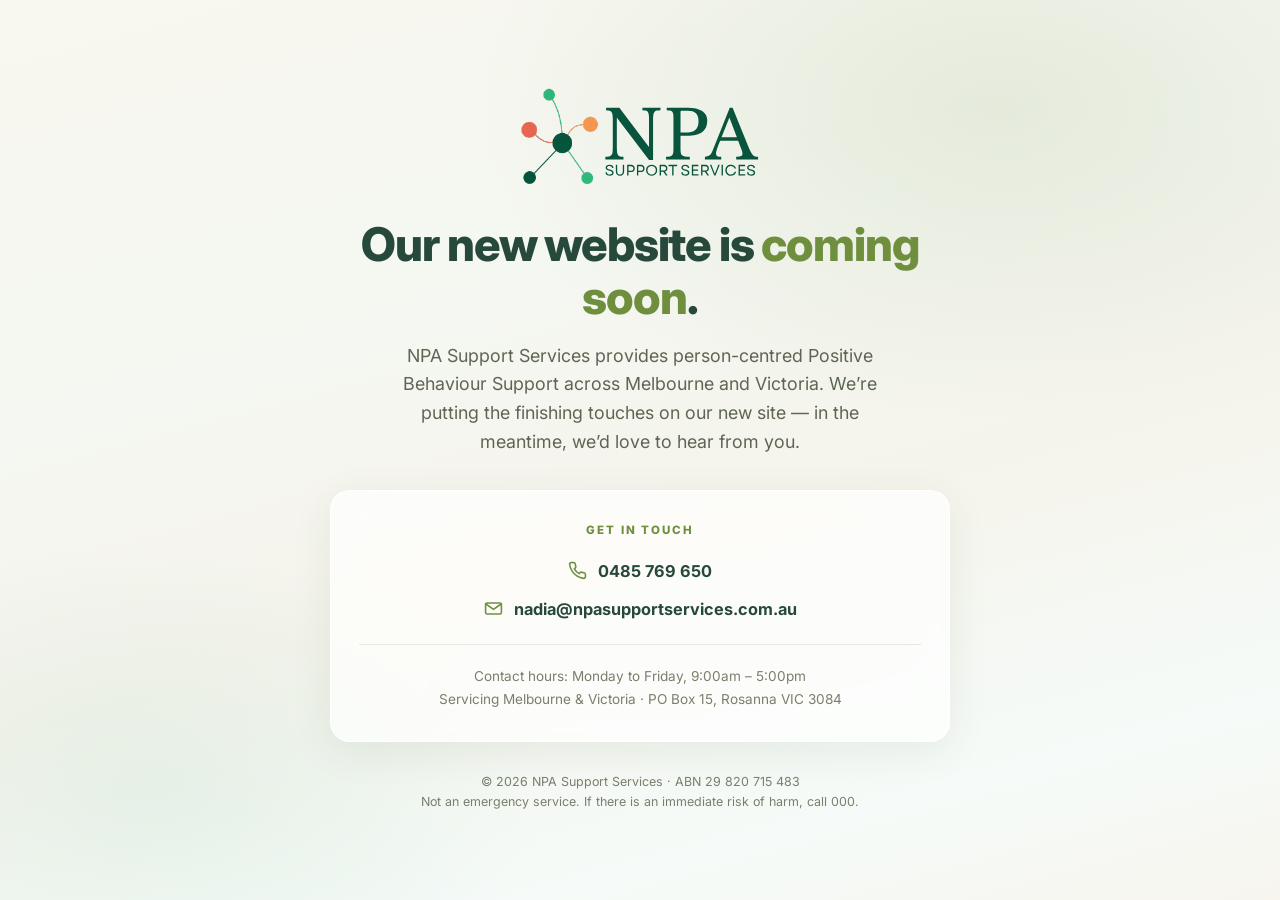
==== commit 24530919: "URGENT: remove all registered NDIS provider claims from holding page Client compliance risk. Removed" ====
--- a/index.html
+++ b/index.html
@@ -5,10 +5,10 @@
 <meta name="viewport" content="width=device-width, initial-scale=1.0">
 <script>(function(){try{if(sessionStorage.getItem("npaPreview")==="1"){location.replace("home.html");}}catch(e){}})();</script>
 <title>NPA Support Services | Positive Behaviour Support &mdash; Coming Soon</title>
-<meta name="description" content="NPA Support Services — Registered NDIS Provider delivering Positive Behaviour Support across Melbourne and Victoria. Our new website is coming soon.">
+<meta name="description" content="NPA Support Services — Positive Behaviour Support across Melbourne and Victoria. Our new website is coming soon.">
 <meta name="robots" content="noindex">
 <meta property="og:title" content="NPA Support Services | Coming Soon">
-<meta property="og:description" content="Registered NDIS Provider delivering Positive Behaviour Support across Melbourne and Victoria. Our new website is coming soon.">
+<meta property="og:description" content="Positive Behaviour Support across Melbourne and Victoria. Our new website is coming soon.">
 <meta property="og:type" content="website">
 <meta property="og:site_name" content="NPA Support Services">
 <meta property="og:url" content="https://www.npasupportservices.com.au/">
@@ -52,13 +52,8 @@
   <div class="wrap">
     <img class="logo" src="images/npa-logo.svg" alt="NPA Support Services">
 
-    <span class="badge">
-      <svg viewBox="0 0 24 24" fill="none" stroke="currentColor" stroke-width="2.4"><path d="M12 2 4 6v6c0 5 3.5 8 8 10 4.5-2 8-5 8-10V6z" stroke-linecap="round" stroke-linejoin="round"/><path d="M9 12l2 2 4-4" stroke-linecap="round" stroke-linejoin="round"/></svg>
-      Registered NDIS Provider
-    </span>
-
     <h1>Our new website is <span class="accent">coming soon</span>.</h1>
-    <p class="lede">NPA Support Services provides person-centred Positive Behaviour Support for NDIS participants across Melbourne and Victoria. We&rsquo;re putting the finishing touches on our new site &mdash; in the meantime, we&rsquo;d love to hear from you.</p>
+    <p class="lede">NPA Support Services provides person-centred Positive Behaviour Support across Melbourne and Victoria. We&rsquo;re putting the finishing touches on our new site &mdash; in the meantime, we&rsquo;d love to hear from you.</p>
 
     <div class="card">
       <div class="card-label">Get in touch</div>
@@ -78,8 +73,6 @@
       </div>
     </div>
 
-    <img class="ndis" src="images/ndis-registered-provider.webp" alt="Registered NDIS Provider">
-
     <p class="foot">&copy; <span id="y">2026</span> NPA Support Services &middot; ABN 29 820 715 483<br>
     Not an emergency service. If there is an immediate risk of harm, call 000.</p>
   </div>
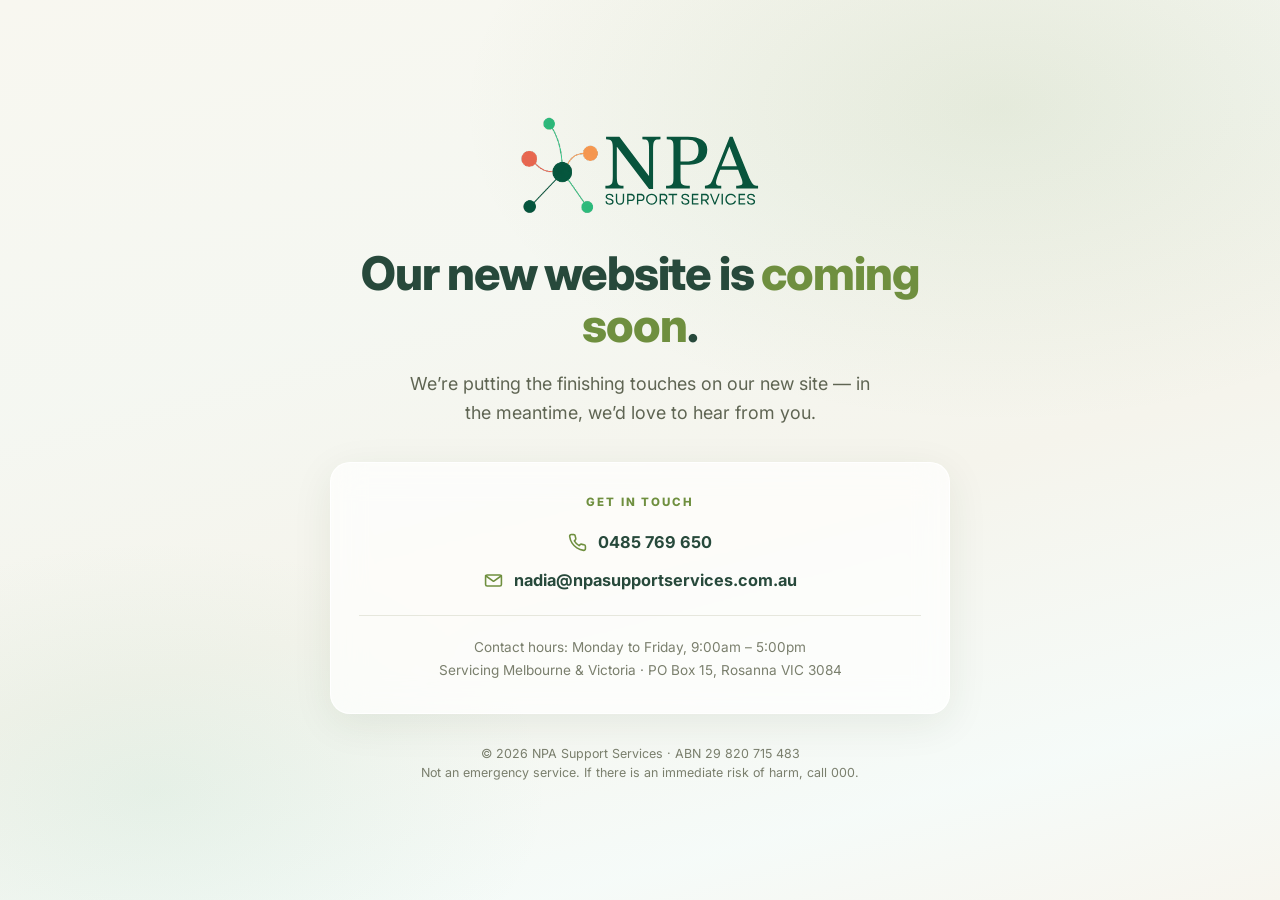
==== commit 68048daf: "Holding page: drop service description, keep it to coming soon message Co-Authored-By: Claude Opus 5" ====
--- a/index.html
+++ b/index.html
@@ -53,7 +53,7 @@
     <img class="logo" src="images/npa-logo.svg" alt="NPA Support Services">
 
     <h1>Our new website is <span class="accent">coming soon</span>.</h1>
-    <p class="lede">NPA Support Services provides person-centred Positive Behaviour Support across Melbourne and Victoria. We&rsquo;re putting the finishing touches on our new site &mdash; in the meantime, we&rsquo;d love to hear from you.</p>
+    <p class="lede">We&rsquo;re putting the finishing touches on our new site &mdash; in the meantime, we&rsquo;d love to hear from you.</p>
 
     <div class="card">
       <div class="card-label">Get in touch</div>
